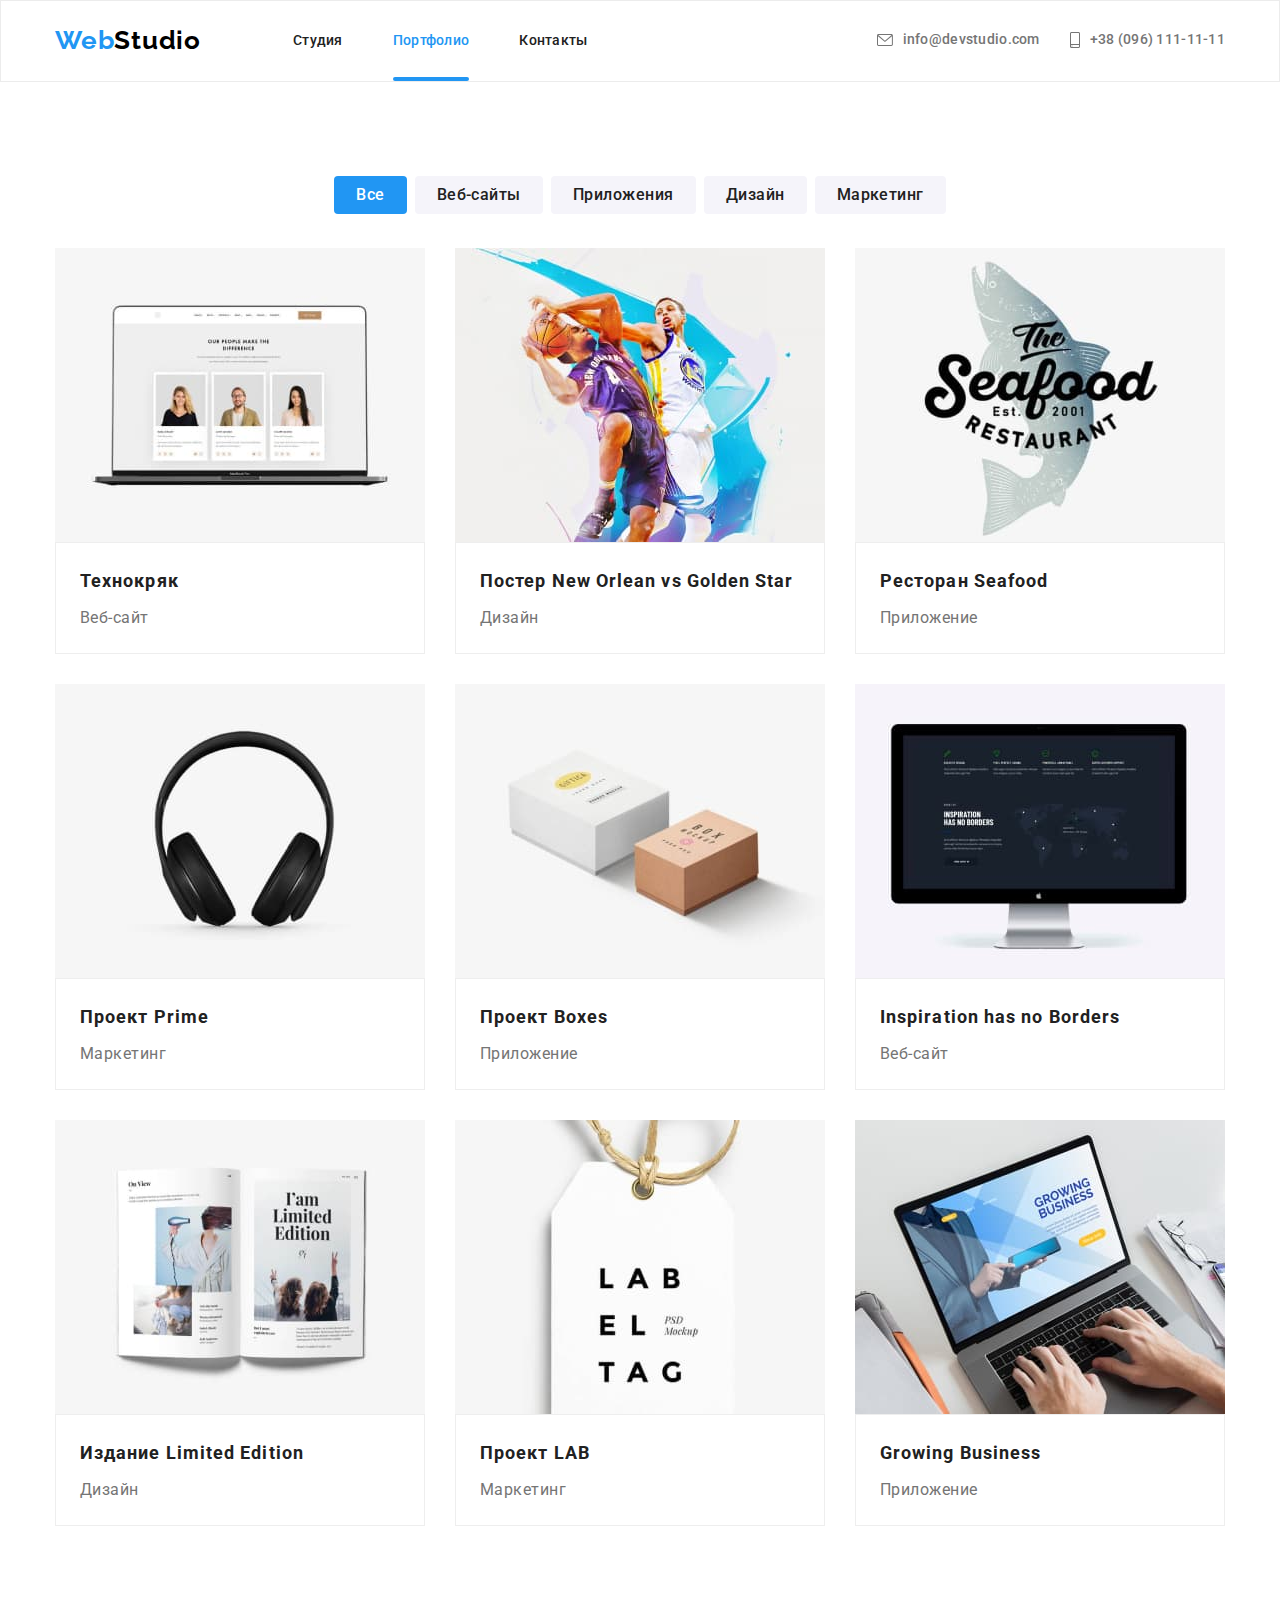
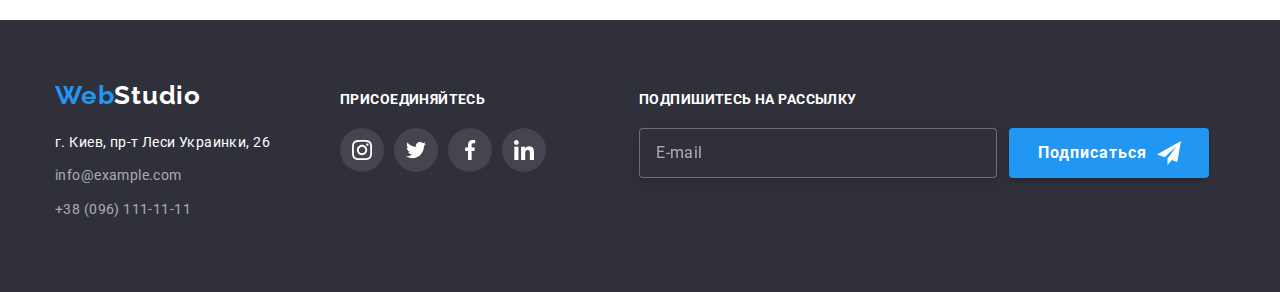
==== portfolio.html @ 24196f14 "Add files via upload" ====
<!DOCTYPE html>
<html lang="ru">
  <head>
    <meta charset="UTF-8" />
    <meta http-equiv="X-UA-Compatible" content="IE=edge" />
    <meta name="viewport" content="width=device-width, initial-scale=1.0" />
    <title>Портфолио</title>
    <link rel="preconnect" href="https://fonts.gstatic.com" />
    <link
      href="https://fonts.googleapis.com/css2?family=Raleway:wght@700&family=Roboto:wght@400;500;700;900&display=swap"
      rel="stylesheet"
    />
    <link
      rel="stylesheet"
      href="https://cdnjs.cloudflare.com/ajax/libs/modern-normalize/1.1.0/modern-normalize.min.css
"
    />
    <link rel="stylesheet" href="./css/main.min.css" />
  </head>
  <body>
    <!--Header-->
    <header class="header">
      <div class="header__container container">
        <nav class="navigation">
          <a class="logo-link" href="./index.html"
            ><span class="logo-link__web">Web</span
            ><span class="logo-link__studio">Studio</span></a
          >
          <ul class="site-nav list">
            <li class="site-nav__item">
              <a class="site-nav__link link" href="./index.html">Студия</a>
            </li>
            <li class="site-nav__item">
              <a class="site-nav__link link current" href="./portfolio.html"
                >Портфолио</a
              >
            </li>
            <li class="site-nav__item">
              <a class="site-nav__link link" href="#">Контакты</a>
            </li>
          </ul>
        </nav>

        <ul class="contact list">
          <li class="contact__item">
            <a class="contact__link link" href="mailto:info@devstudio.com">
              <svg class="contact__icon-envelope" width="16" height="12">
                <use href="./images/sprite.svg#icon-envelope"></use>
              </svg>
              info@devstudio.com
            </a>
          </li>
          <li class="contact__item">
            <a class="contact__link link" href="tel:+380961111111">
              <svg class="contact__icon-smartphone" width="10" height="16">
                <use href="./images/sprite.svg#icon-smartphone"></use>
              </svg>
              +38 (096) 111-11-11</a
            >
          </li>
        </ul>
      </div>
    </header>

    <!--Main-->
    <main>
      <!--Developments-->
      <section class="developments-section">
        <div class="developments-container container">
          <h2 class="visually-hidden">Наши разработки</h2>
          <ul class="catalog-nav">
            <li class="catalog-nav__item">
              <button class="catalog-nav__btn current" type="button">
                Все
              </button>
            </li>
            <li class="catalog-nav__item">
              <button class="catalog-nav__btn" type="button">Веб-сайты</button>
            </li>
            <li class="catalog-nav__item">
              <button class="catalog-nav__btn" type="button">Приложения</button>
            </li>
            <li class="catalog-nav__item">
              <button class="catalog-nav__btn" type="button">Дизайн</button>
            </li>
            <li class="catalog-nav__item">
              <button class="catalog-nav__btn" type="button">Маркетинг</button>
            </li>
          </ul>
          <ul class="development list">
            <li class="development__item">
              <a class="development__link" href="#">
                <div class="development__image">
                  <img
                    src="./images/portfolio/technocryk.jpg"
                    alt="изображение веб-сайта на экране"
                    width="370"
                    height="294"
                  />
                  <p class="development__overlay">
                    Технокряк это современная площадка распространения
                    коронавируса. Компании используют эту платформу для
                    цифрового шпионажа и атак на защищённые сервера конкурентов.
                  </p>
                </div>

                <div class="development__description">
                  <h3 class="development__name">Технокряк</h3>
                  <p class="development__section-app">Веб-сайт</p>
                </div>
              </a>
            </li>
            <li class="development__item">
              <a class="development__link" href="#">
                <div class="development__image">
                  <img
                    src="./images/portfolio/poster.jpg"
                    alt="изображение двух баскетболистов на постере"
                    width="370"
                    height="294"
                  />
                  <p class="development__overlay">
                    Технокряк это современная площадка распространения
                    коронавируса. Компании используют эту платформу для
                    цифрового шпионажа и атак на защищённые сервера конкурентов.
                  </p>
                </div>

                <div class="development__description">
                  <h3 class="development__name">
                    Постер New Orlean vs Golden Star
                  </h3>
                  <p class="development__section-app">Дизайн</p>
                </div>
              </a>
            </li>
            <li class="development__item">
              <a class="development__link" href="#">
                <div class="development__image">
                  <img
                    src="./images/portfolio/restaurantseafood.jpg"
                    alt="изображение рыбы на фоне логотипа ресторана"
                    width="370"
                    height="294"
                  />
                  <p class="development__overlay">
                    Технокряк это современная площадка распространения
                    коронавируса. Компании используют эту платформу для
                    цифрового шпионажа и атак на защищённые сервера конкурентов.
                  </p>
                </div>

                <div class="development__description">
                  <h3 class="development__name">Ресторан Seafood</h3>
                  <p class="development__section-app">Приложение</p>
                </div>
              </a>
            </li>
            <li class="development__item">
              <a class="development__link" href="#">
                <div class="development__image">
                  <img
                    src="./images/portfolio/projectprime.jpg"
                    alt="изображение наушников"
                    width="370"
                    height="294"
                  />
                  <p class="development__overlay">
                    Технокряк это современная площадка распространения
                    коронавируса. Компании используют эту платформу для
                    цифрового шпионажа и атак на защищённые сервера конкурентов.
                  </p>
                </div>

                <div class="development__description">
                  <h3 class="development__name">Проект Prime</h3>
                  <p class="development__section-app">Маркетинг</p>
                </div>
              </a>
            </li>
            <li class="development__item">
              <a class="development__link" href="#">
                <div class="development__image">
                  <img
                    src="./images/portfolio/projectboxes.jpg"
                    alt="избражение две коробки"
                    width="370"
                    height="294"
                  />
                  <p class="development__overlay">
                    Технокряк это современная площадка распространения
                    коронавируса. Компании используют эту платформу для
                    цифрового шпионажа и атак на защищённые сервера конкурентов.
                  </p>
                </div>

                <div class="development__description">
                  <h3 class="development__name">Проект Boxes</h3>
                  <p class="development__section-app">Приложение</p>
                </div>
              </a>
            </li>
            <li class="development__item">
              <a class="development__link" href="#">
                <div class="development__image">
                  <img
                    src="./images/portfolio/inspirationhasnoborders.jpg"
                    alt="изображение веб-сайта на экране"
                    width="370"
                    height="294"
                  />
                  <p class="development__overlay">
                    Технокряк это современная площадка распространения
                    коронавируса. Компании используют эту платформу для
                    цифрового шпионажа и атак на защищённые сервера конкурентов.
                  </p>
                </div>

                <div class="development__description">
                  <h3 class="development__name" lang="en">
                    Inspiration has no Borders
                  </h3>
                  <p class="development__section-app">Веб-сайт</p>
                </div>
              </a>
            </li>
            <li class="development__item">
              <a class="development__link" href="#">
                <div class="development__image">
                  <img
                    src="./images/portfolio/editionlimitededition.jpg"
                    alt="открытый журнал"
                    width="370"
                    height="294"
                  />
                  <p class="development__overlay">
                    Технокряк это современная площадка распространения
                    коронавируса. Компании используют эту платформу для
                    цифрового шпионажа и атак на защищённые сервера конкурентов.
                  </p>
                </div>

                <div class="development__description">
                  <h3 class="development__name">Издание Limited Edition</h3>
                  <p class="development__section-app">Дизайн</p>
                </div>
              </a>
            </li>
            <li class="development__item">
              <a class="development__link" href="#">
                <div class="development__image">
                  <img
                    src="./images/portfolio/projectlab.jpg"
                    alt="изображение бирка"
                    width="370"
                    height="294"
                  />
                  <p class="development__overlay">
                    Технокряк это современная площадка распространения
                    коронавируса. Компании используют эту платформу для
                    цифрового шпионажа и атак на защищённые сервера конкурентов.
                  </p>
                </div>

                <div class="development__description">
                  <h3 class="development__name">Проект LAB</h3>
                  <p class="development__section-app">Маркетинг</p>
                </div>
              </a>
            </li>
            <li class="development__item">
              <a class="development__link" href="#">
                <div class="development__image">
                  <img
                    src="./images/portfolio/growingbusiness.jpg"
                    alt="изображение веб-сайта на экране"
                    width="370"
                    height="294"
                  />
                  <p class="development__overlay">
                    Технокряк это современная площадка распространения
                    коронавируса. Компании используют эту платформу для
                    цифрового шпионажа и атак на защищённые сервера конкурентов.
                  </p>
                </div>

                <div class="development__description">
                  <h3 class="development__name" lang="en">Growing Business</h3>
                  <p class="development__section-app">Приложение</p>
                </div>
              </a>
            </li>
          </ul>
        </div>
      </section>

      <!--Footer-->
      <footer class="footer">
        <div class="footer-container container">
          <div class="footer-contacts">
            <a class="footer-logo" href="./index.html"
              ><span class="logo-link__web">Web</span
              ><span class="footer-logo__studio">Studio</span></a
            >
            <address class="address-company">
              г. Киев, пр-т Леси Украинки, 26
            </address>
            <ul class="address list">
              <li class="address__link-item">
                <a class="address__link" href="mailto:info@example.com"
                  >info@example.com</a
                >
              </li>
              <li class="address__link-item">
                <a class="address__link" href="tel:+380961111111">
                  +38 (096) 111-11-11</a
                >
              </li>
            </ul>
          </div>

          <div class="footer-social">
            <p class="footer-social__text">присоединяйтесь</p>
            <ul class="footer-list list">
              <li class="footer-list__item">
                <a href="#" class="footer-list__link">
                  <svg class="footer-list__icon">
                    <use href="./images/sprite.svg#icon-instagram"></use>
                  </svg>
                </a>
              </li>
              <li class="footer-list__item">
                <a href="#" class="footer-list__link">
                  <svg class="footer-list__icon">
                    <use href="./images/sprite.svg#icon-twitter"></use>
                  </svg>
                </a>
              </li>
              <li class="footer-list__item">
                <a href="#" class="footer-list__link">
                  <svg class="footer-list__icon">
                    <use href="./images/sprite.svg#icon-facebook"></use>
                  </svg>
                </a>
              </li>
              <li class="footer-list__item">
                <a href="#" class="footer-list__link">
                  <svg class="footer-list__icon">
                    <use href="./images/sprite.svg#icon-linkedin"></use>
                  </svg>
                </a>
              </li>
            </ul>
          </div>
          <div class="subscription">
            <p class="subscription__text">Подпишитесь на рассылку</p>
            <form action="#" class="footer-form">
              <label>
                <input
                  type="email"
                  class="footer-form__email"
                  name="footer-email"
                  placeholder="E-mail"
                  title="your@mail.com"
                  required
                />
              </label>
              <button type="submit" class="footer-btn">
                Подписаться
                <svg class="footer-btn__icon" width="24" height="24">
                  <use href="./images/sprite.svg#icon-icon-send"></use>
                </svg>
              </button>
            </form>
          </div>
        </div>
      </footer>
    </main>
  </body>
</html>
---- css/main.min.css ----
:root{--main-font: "Roboto", sans-serif;--secondary-font: "Raleway", sans-serif;--accent-color: #2196f3;--main-color: #212121;--secondary-color: #757575}.visually-hidden{position:absolute !important;clip:rect(1px 1px 1px 1px);clip:rect(1px, 1px, 1px, 1px);padding:0 !important;border:0 !important;height:1px !important;width:1px !important;overflow:hidden}h1,h2,h3,h4,h5,h6,p{margin-top:0;margin-bottom:0}ul,ol{margin-top:0;margin-bottom:0;padding-left:0}img{display:block}body{font-family:var(--main-font);font-weight:400;color:var(--main-color)}.link,.contact-link,.logo-link{text-decoration:none}.list{list-style:none;padding:0;margin:0}.container{width:1200px;padding-left:15px;padding-right:15px;margin-left:auto;margin-right:auto}.hero-btn{font-family:inherit;background:var(--accent-color);font-weight:700;font-size:16px;line-height:1.87;display:flex;align-items:center;letter-spacing:0.06em;color:#ffffff;cursor:pointer;border-radius:4px;border:none;padding:10px 32px;text-align:center;margin-left:auto;margin-right:auto;transition-duration:250ms;transition-timing-function:cubic-bezier(0.4, 0, 0.2, 1)}.hero-btn:hover,.hero-btn:focus{background:#188ce8}.social-list{display:flex;justify-content:space-between;align-items:center}.social-list__link{display:flex;align-items:center;justify-content:center;width:44px;height:44px;border-radius:50%;background-color:#ffffff;fill:#afb1b8;transition-duration:250ms;transition-timing-function:cubic-bezier(0.4, 0, 0.2, 1)}.social-list__link:hover,.social-list__link:focus{background:var(--accent-color);fill:#ffffff}.social-list__icon{width:20px;height:20px}.footer-list{display:flex;align-items:center;justify-content:center}.footer-list__item{display:flex;align-items:center;justify-content:center;margin-right:10px}.footer-list__item:last-child{margin-right:0}.footer-list__link{display:flex;align-items:center;justify-content:center;width:44px;height:44px;border-radius:50%;background-color:rgba(255,255,255,0.1);fill:#ffffff}.footer-list__link:hover,.footer-list__link:focus{background:var(--accent-color)}.footer-list__icon{width:20px;height:20px}.footer-btn{position:relative;width:200px;height:50px;padding-top:10px;padding-bottom:10px;padding-right:62px;padding-left:29px;font-family:inherit;background:var(--accent-color);font-weight:700;font-size:16px;line-height:1.87;letter-spacing:0.06em;color:#ffffff;box-shadow:0px 4px 4px rgba(0,0,0,0.15);border-radius:4px;border:none;cursor:pointer;transition-duration:250ms;transition-timing-function:cubic-bezier(0.4, 0, 0.2, 1)}.footer-btn:hover,.footer-btn:focus{background:#188ce8}.footer-btn__icon{position:absolute;top:13px;right:28px}.backdrop{position:fixed;top:0;left:0;width:100vw;height:100vh;background:rgba(0,0,0,0.2);opacity:1;transition:opacity 250ms cubic-bezier(0.4, 0, 0.2, 1),visibility 250ms cubic-bezier(0.4, 0, 0.2, 1)}.backdrop.is-hidden{opacity:0;pointer-events:none}.modal-window{position:absolute;top:50%;left:50%;min-width:528px;min-height:581px;background-color:#ffffff;transform:translate(-50%, -50%);padding:40px}.close-window{position:absolute;top:8px;right:8px;width:30px;height:30px;background-color:#ffffff;border-radius:50%;border:1px solid rgba(0,0,0,0.1);padding:0;cursor:pointer}.close-window__icon{position:absolute;top:50%;left:50%;transform:translate(-50%, -50%);transition-duration:250ms;transition-timing-function:cubic-bezier(0.4, 0, 0.2, 1)}.close-window__icon:hover,.close-window__icon:focus{fill:var(--accent-color)}.modal-form{display:flex;flex-direction:column}.modal-form__text{font-weight:700;font-size:20px;line-height:1.15;text-align:center;letter-spacing:0.03em;color:#212121;margin-bottom:12px}.modal-form__field{font-weight:400;font-size:12px;line-height:1.16;letter-spacing:0.01em;color:#757575;margin-bottom:10px}.modal-form__wrapper{position:relative;display:block;margin-top:4px}.modal-form__input{width:100%;height:40px;border:1px solid rgba(33,33,33,0.2);border-radius:4px;padding-left:42px;transition:border-color 250ms cubic-bezier(0.4, 0, 0.2, 1)}.modal-form__input:focus{outline:none;border-color:var(--accent-color)}.modal-form__icon{position:absolute;top:50%;left:12px;transform:translateY(-50%);display:block;width:18px;height:18px;fill:#212121;transition:fill 250ms cubic-bezier(0.4, 0, 0.2, 1)}.modal-form__input:focus+.modal-form__icon{fill:var(--accent-color)}.modal-form__message{width:100%;height:120px;margin-top:4px;color:#000000;border:1px solid rgba(33,33,33,0.2);border-radius:4px;padding:12px 16px;resize:none;transition:border-color 250ms cubic-bezier(0.4, 0, 0.2, 1)}.modal-form__message::placeholder{color:rgba(117,117,117,0.5)}.modal-form__message:focus{outline:none;border-color:var(--accent-color)}.modal-form__checkbox-label{display:flex;align-items:center;justify-content:center;font-size:14px;line-height:1.71;letter-spacing:0.03em;color:#757575;margin-bottom:30px;margin-left:14px}.modal-form__checkbox-label::before{display:block;content:"";width:16px;height:15px;border:1px solid #212121;border-radius:2px;cursor:pointer;margin-right:8px}.modal-form__checkbox:checked+.modal-form__checkbox-label::before{background-image:url("../images/vector.svg");background-color:var(--accent-color);background-repeat:no-repeat;background-size:contain;border:none;border-radius:2px;background-position:center}.modal-form__checkbox:focus+.modal-form__checkbox-label::before{outline:1px solid #212121}.modal-form__link{color:var(--accent-color)}.modal-form__button{font-family:inherit;background:var(--accent-color);font-weight:700;font-size:16px;line-height:1.87;display:flex;align-items:center;letter-spacing:0.06em;color:#ffffff;cursor:pointer;border-radius:4px;border:none;padding:10px 56px;text-align:center;margin-left:auto;margin-right:auto;transition-duration:250ms;transition-timing-function:cubic-bezier(0.4, 0, 0.2, 1)}.modal-form__button:hover,.modal-form__button:focus{background:#188ce8}.header{background:#ffffff;padding-top:24px;padding-bottom:25px;border:1px solid #ececec}.header__container{display:flex;align-items:center;justify-content:space-between}.navigation{display:flex;align-items:center}.logo-link{margin-right:92px}.logo-link__web{color:var(--accent-color);font-family:var(--secondary-font);font-weight:700;font-size:26px;line-height:1.19;letter-spacing:0.03em}.logo-link__studio{color:#000000;font-family:var(--secondary-font);font-weight:700;font-size:26px;line-height:1.19;letter-spacing:0.03em}.site-nav{display:flex;align-items:center}.site-nav__item:not(:last-child){margin-right:50px}.site-nav__link{position:relative;font-weight:500;font-size:14px;line-height:1.14;letter-spacing:0.02em;color:var(--main-color);transition-duration:250ms;transition-timing-function:cubic-bezier(0.4, 0, 0.2, 1)}.site-nav__link:hover,.site-nav__link:focus{color:var(--accent-color)}.site-nav__link.current{color:var(--accent-color)}.site-nav__link.current::after{position:absolute;content:"";width:100%;height:4px;border-radius:2px;background-color:var(--accent-color);display:block;bottom:-33px}.contact{display:flex;align-items:center}.contact__item{margin-right:30px}.contact__item:last-child{margin-right:0}.contact__link{display:flex;align-items:center;font-weight:500;font-size:14px;line-height:1.14;letter-spacing:0.02em;color:var(--secondary-color);transition-duration:250ms;transition-timing-function:cubic-bezier(0.4, 0, 0.2, 1)}.contact__link:hover,.contact__link:focus{color:var(--accent-color)}.contact__icon-envelope{margin-right:10px;fill:currentColor}.contact__icon-smartphone{margin-right:10px;fill:currentColor}.hero{background-image:linear-gradient(rgba(47,48,58,0.4), rgba(47,48,58,0.4)),url("../images/hero/bg.jpg");background-size:1600px;background-repeat:no-repeat;background-position:center;text-align:center}.hero-page{padding-bottom:200px;padding-top:200px}.hero-page__title{font-weight:900;font-size:44px;line-height:1.36;letter-spacing:0.06em;text-transform:uppercase;color:#ffffff;margin-bottom:30px}.features-section{background:#ffffff}.features-container{display:flex;align-items:center}.features{list-style:none;display:flex;align-items:center;justify-content:space-between;padding-top:94px;padding-bottom:94px}.features__item{margin-right:30px}.features__item:last-child{margin-right:0}.features__wrapper{display:flex;justify-content:center;align-items:center;width:270px;height:120px;background:#f5f4fa;border-radius:4px;margin-bottom:30px}.features__icon{width:70px;height:70px}.features__title{font-weight:700;font-size:14px;line-height:1.14;letter-spacing:0.03em;text-transform:uppercase;color:var(--main-color);margin-top:0;margin-bottom:10px}.features__text{font-size:14px;line-height:1.71;letter-spacing:0.03em;color:var(--secondary-color);margin-top:0}.projects-section{background:#ffffff}.project{padding-bottom:94px}.project__title{font-weight:700;font-size:36px;line-height:1.16;text-align:center;letter-spacing:0.03em;color:var(--main-color);margin-top:0;margin-bottom:50px}.project-list{display:flex;align-items:center;justify-content:space-between}.project-list__item{width:370px;height:294px;margin-right:30px}.project-list__item:last-child{margin-right:0}.project-list__image{position:relative}.project-list__overlay{position:absolute;bottom:0;left:0;width:100%;height:70px;background:rgba(47,48,58,0.8);font-weight:700;font-size:14px;line-height:1.14;text-align:center;letter-spacing:0.03em;text-transform:uppercase;color:#ffffff;padding-top:27px}.team-section{background:#f5f4fa}.team{padding-top:94px;padding-bottom:94px}.team__title{font-weight:700;font-size:36px;line-height:1.16;text-align:center;letter-spacing:0.03em;color:var(--main-color);margin-bottom:50px}.team-list{display:flex;align-items:center;justify-content:space-between}.team-list__item{width:270px;height:428px;margin-right:30px;background:#ffffff;box-shadow:0px 1px 3px rgba(0,0,0,0.12),0px 1px 1px rgba(0,0,0,0.14),0px 2px 1px rgba(0,0,0,0.2);border-radius:0px 0px 4px 4px}.team-list__item:last-child{margin-right:0}.person{padding-top:30px;padding-bottom:30px;padding-left:32px;padding-right:32px}.person__name{font-weight:500;font-size:16px;line-height:1.18;letter-spacing:0.03em;color:var(--main-color);text-align:center}.person__position{font-size:16px;line-height:1.18;letter-spacing:0.03em;color:var(--secondary-color);text-align:center;margin-top:10px;margin-bottom:16px}.clients-section{background:#ffffff}.clients-container{padding-top:94px;padding-bottom:94px}.clients-container__title{font-weight:700;font-size:36px;line-height:1.16;text-align:center;letter-spacing:0.03em;color:var(--main-color);margin-bottom:50px}.client{display:flex;align-items:center;justify-content:space-between}.client__item{display:flex;align-items:center;justify-content:space-between}.client__item:last-child{margin-right:0}.client__link{display:flex;align-items:center;justify-content:center;border:1px solid #afb1b8;border-radius:4px;width:172px;height:94px;fill:#afb1b8;transition-duration:250ms;transition-timing-function:cubic-bezier(0.4, 0, 0.2, 1)}.client__link:hover,.client__link:focus{fill:var(--accent-color)}.client__link:hover,.client__link:focus{border:1px solid var(--accent-color)}.footer{background:#2f303a}.footer-container{display:flex;align-items:baseline;padding-top:60px;padding-bottom:60px}.footer-contacts{display:block;margin-right:70px}.footer-logo{display:inline-block;margin-right:0px;text-decoration:none}.footer-logo__studio{font-family:var(--secondary-font);font-weight:700;font-size:26px;line-height:1.19;letter-spacing:0.03em;color:#ffffff}.address-company{color:#ffffff;font-style:normal;font-size:14px;line-height:1.71;letter-spacing:0.03em;margin-top:20px}.address{display:inline-block}.address__link-item{margin-top:10px;margin-bottom:10px}.address__link{text-decoration:none;font-size:14px;line-height:1.71;letter-spacing:0.03em;color:rgba(255,255,255,0.6);display:inline-block;transition-duration:250ms;transition-timing-function:cubic-bezier(0.4, 0, 0.2, 1)}.address__link:hover,.address__link:focus{color:var(--accent-color)}.footer-social__text{font-weight:700;font-size:14px;line-height:1.14;letter-spacing:0.03em;text-transform:uppercase;color:#ffffff;margin-bottom:20px}.subscription{margin-left:93px}.subscription__text{font-weight:bold;font-size:14px;line-height:1.14;letter-spacing:0.03em;text-transform:uppercase;color:#ffffff;margin-bottom:20px}.footer-form{display:flex;align-items:center}.footer-form__email{width:358px;margin-right:12px;padding-top:15px;padding-bottom:15px;padding-left:16px;color:#ffffff;background-color:#2f303a;border:1px solid rgba(255,255,255,0.3);filter:drop-shadow(0px 4px 4px rgba(0,0,0,0.15));border-radius:4px}.footer-form__email::placeholder{font-weight:400;font-size:16px;line-height:1.25;letter-spacing:0.03em;color:rgba(255,255,255,0.6)}.developments-section{background:#ffffff}.developments-container{padding-top:94px;padding-bottom:94px}.catalog-nav{list-style:none;display:flex;align-items:center;justify-content:center;margin-bottom:34px}.catalog-nav__item{margin-right:8px}.catalog-nav__item:last-child{margin-right:0px}.catalog-nav__btn{font-family:inherit;background:#f5f4fa;font-weight:500;font-size:16px;line-height:1.62;text-align:center;letter-spacing:0.03em;color:#212121;border-radius:4px;cursor:pointer;border:none;padding:6px 22px;transition-duration:250ms;transition-timing-function:cubic-bezier(0.4, 0, 0.2, 1)}.catalog-nav__btn:hover,.catalog-nav__btn:focus{background-color:var(--accent-color);color:#ffffff;box-shadow:0px 3px 1px rgba(0,0,0,0.1),0px 1px 2px rgba(0,0,0,0.08),0px 2px 2px rgba(0,0,0,0.12);border-radius:4px}.catalog-nav__btn.current{background-color:var(--accent-color);color:#ffffff}.development{display:flex;flex-wrap:wrap;margin-top:-30px;margin-left:-30px}.development__item{margin-top:30px;margin-left:30px;transition-duration:250ms;transition-timing-function:cubic-bezier(0.4, 0, 0.2, 1)}.development__item:hover{box-shadow:0px 1px 1px rgba(0,0,0,0.12),0px 4px 4px rgba(0,0,0,0.06),1px 4px 6px rgba(0,0,0,0.16)}.development__link{text-decoration:none;display:block}.development__link:hover .development__overlay,.development__link:focus .development__overlay{transform:translateY(0%)}.development__image{position:relative;overflow:hidden}.development__overlay{position:absolute;top:0;left:0;width:100%;height:100%;background:rgba(33,150,243,0.9);color:#ffffff;overflow:auto;font-weight:400;font-size:18px;line-height:1.55;letter-spacing:0.03em;padding:63px 24px;transform:translateY(100%);transition-duration:250ms;transition-timing-function:cubic-bezier(0.4, 0, 0.2, 1)}.development__description{padding-top:20px;padding-bottom:20px;padding-left:24px;padding-right:24px;border:1px solid #eeeeee}.development__name{font-weight:700;font-size:18px;line-height:2;letter-spacing:0.06em;color:var(--main-color);margin-bottom:4px}.development__section-app{font-size:16px;line-height:1.87;letter-spacing:0.03em;color:var(--secondary-color)}
/*# sourceMappingURL=main.min.css.map */
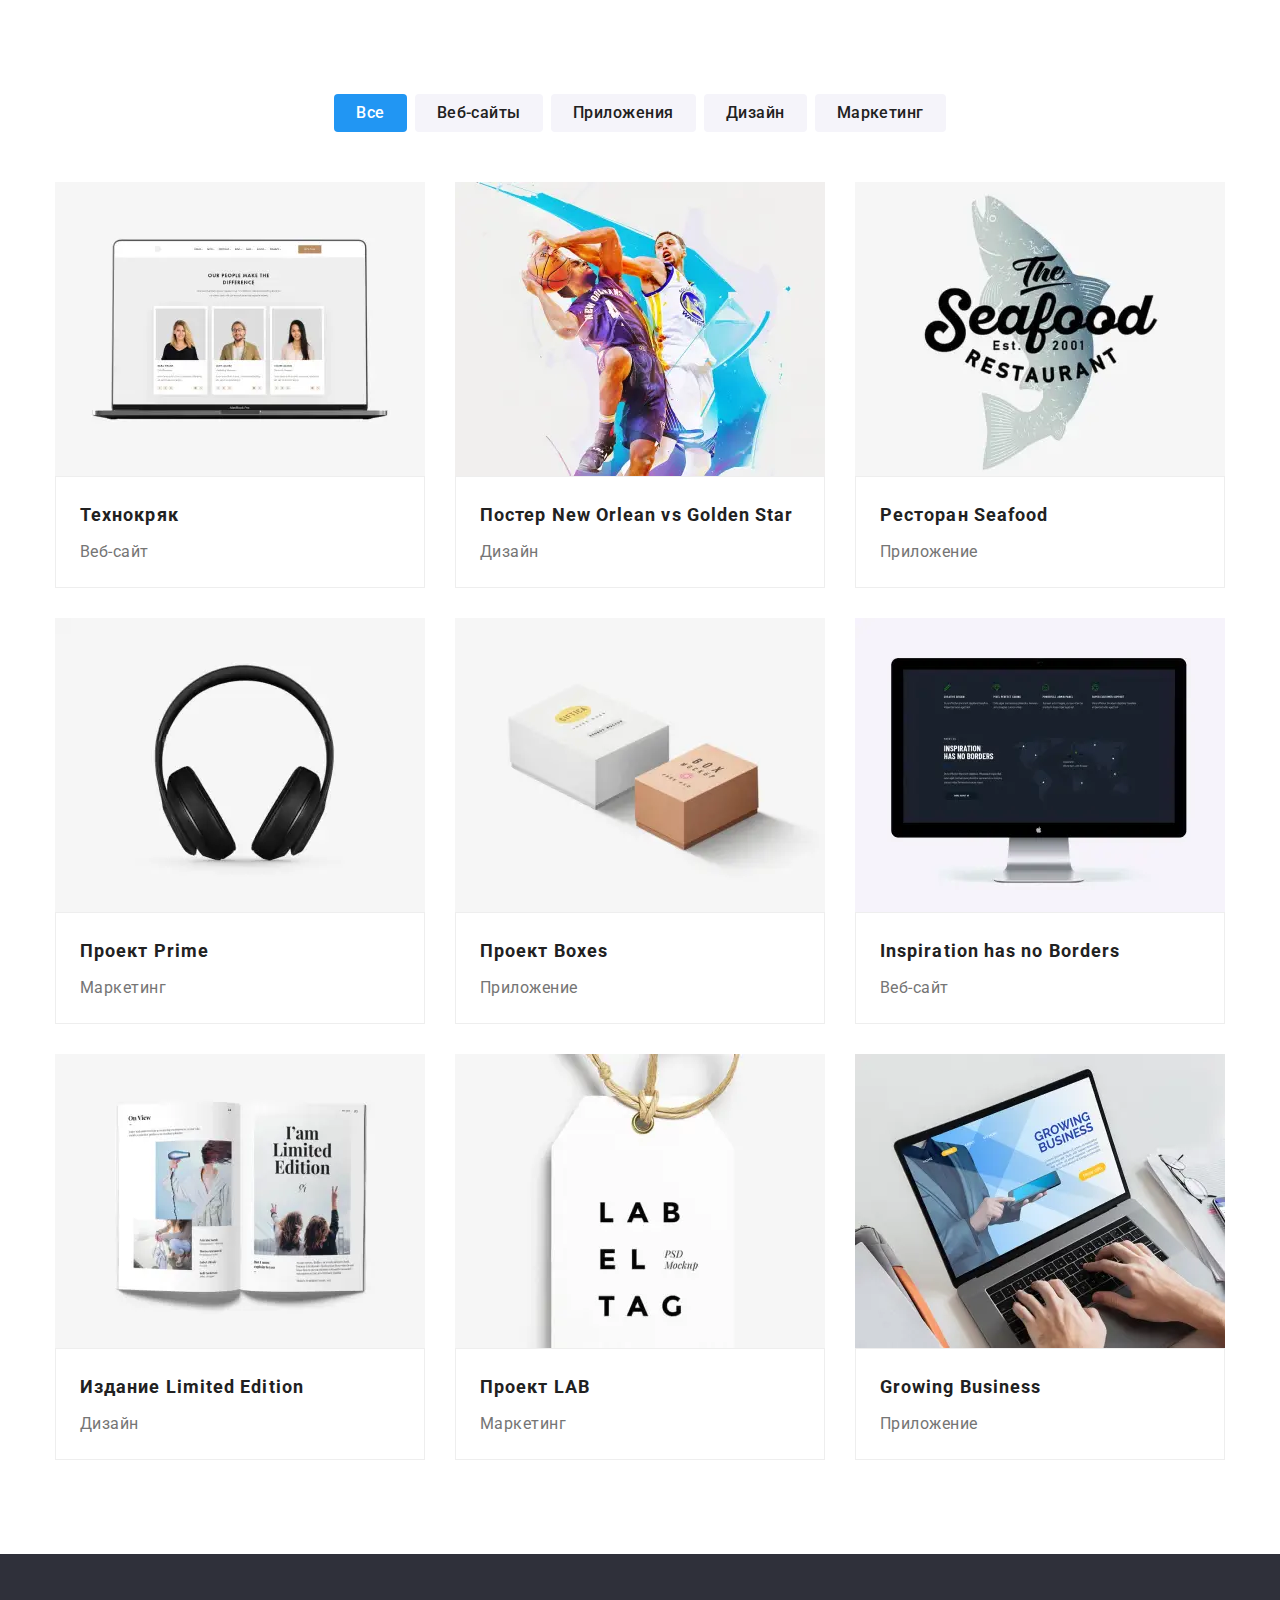
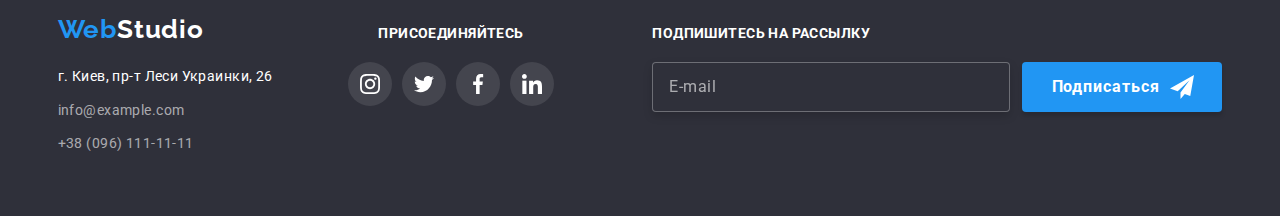
==== commit 0d5fc30f: "portfolio section" ====
--- a/portfolio.html
+++ b/portfolio.html
@@ -19,7 +19,7 @@
   </head>
   <body>
     <!--Header-->
-    <header class="header">
+    <!--  <header class="header">
       <div class="header__container container">
         <nav class="navigation">
           <a class="logo-link" href="./index.html"
@@ -61,7 +61,7 @@
         </ul>
       </div>
     </header>
-
+ -->
     <!--Main-->
     <main>
       <!--Developments-->
@@ -91,12 +91,58 @@
             <li class="development__item">
               <a class="development__link" href="#">
                 <div class="development__image">
-                  <img
-                    src="./images/portfolio/technocryk.jpg"
-                    alt="изображение веб-сайта на экране"
-                    width="370"
-                    height="294"
-                  />
+                  <picture>
+                    <source
+                      media="(min-width: 1200px)"
+                      srcset="
+                        ./images/portfolio/image-1-desktop.webp    1x,
+                        ./images/portfolio/image-1-desktop@2x.webp 2x
+                      "
+                    />
+
+                    <source
+                      media="(min-width: 1200px)"
+                      srcset="
+                        ./images/portfolio/image-1-desktop.jpg    1x,
+                        ./images/portfolio/image-1-desktop@2x.jpg 2x
+                      "
+                    />
+
+                    <source
+                      media="(min-width: 768px)"
+                      srcset="
+                        ./images/portfolio/image-1-tablet.webp    1x,
+                        ./images/portfolio/image-1-tablet@2x.webp 2x
+                      "
+                    />
+
+                    <source
+                      media="(min-width: 768px)"
+                      srcset="
+                        ./images/portfolio/image-1-tablet.jpg    1x,
+                        ./images/portfolio/image-1-tablet@2x.jpg 2x
+                      "
+                    />
+
+                    <source
+                      media="(min-width: 320px)"
+                      srcset="
+                        ./images/portfolio/image-1-mob.webp    1x,
+                        ./images/portfolio/image-1-mob@2x.webp 2x
+                      "
+                    />
+
+                    <source
+                      media="(min-width: 320px)"
+                      srcset="
+                        ./images/portfolio/image-1-mob.jpg    1x,
+                        ./images/portfolio/image-1-mob@2x.jpg 2x
+                      "
+                    />
+
+                    <img src="#" alt="изображение веб-сайта на экране" />
+                  </picture>
+
                   <p class="development__overlay">
                     Технокряк это современная площадка распространения
                     коронавируса. Компании используют эту платформу для
@@ -113,12 +159,60 @@
             <li class="development__item">
               <a class="development__link" href="#">
                 <div class="development__image">
-                  <img
-                    src="./images/portfolio/poster.jpg"
-                    alt="изображение двух баскетболистов на постере"
-                    width="370"
-                    height="294"
-                  />
+                  <picture>
+                    <source
+                      media="(min-width: 1200px)"
+                      srcset="
+                        ./images/portfolio/image-2-desktop.webp    1x,
+                        ./images/portfolio/image-2-desktop@2x.webp 2x
+                      "
+                    />
+
+                    <source
+                      media="(min-width: 1200px)"
+                      srcset="
+                        ./images/portfolio/image-2-desktop.jpg    1x,
+                        ./images/portfolio/image-2-desktop@2x.jpg 2x
+                      "
+                    />
+
+                    <source
+                      media="(min-width: 768px)"
+                      srcset="
+                        ./images/portfolio/image-2-tablet.webp    1x,
+                        ./images/portfolio/image-2-tablet@2x.webp 2x
+                      "
+                    />
+
+                    <source
+                      media="(min-width: 768px)"
+                      srcset="
+                        ./images/portfolio/image-2-tablet.jpg    1x,
+                        ./images/portfolio/image-2-tablet@2x.jpg 2x
+                      "
+                    />
+
+                    <source
+                      media="(min-width: 320px)"
+                      srcset="
+                        ./images/portfolio/image-2-mob.webp    1x,
+                        ./images/portfolio/image-2-mob@2x.webp 2x
+                      "
+                    />
+
+                    <source
+                      media="(min-width: 320px)"
+                      srcset="
+                        ./images/portfolio/image-2-mob.jpg    1x,
+                        ./images/portfolio/image-2-mob@2x.jpg 2x
+                      "
+                    />
+                    <img
+                      src="#"
+                      alt="изображение двух баскетболистов на постере"
+                    />
+                  </picture>
+
                   <p class="development__overlay">
                     Технокряк это современная площадка распространения
                     коронавируса. Компании используют эту платформу для
@@ -137,12 +231,60 @@
             <li class="development__item">
               <a class="development__link" href="#">
                 <div class="development__image">
-                  <img
-                    src="./images/portfolio/restaurantseafood.jpg"
-                    alt="изображение рыбы на фоне логотипа ресторана"
-                    width="370"
-                    height="294"
-                  />
+                  <picture>
+                    <source
+                      media="(min-width: 1200px)"
+                      srcset="
+                        ./images/portfolio/image-3-desktop.webp    1x,
+                        ./images/portfolio/image-3-desktop@2x.webp 2x
+                      "
+                    />
+
+                    <source
+                      media="(min-width: 1200px)"
+                      srcset="
+                        ./images/portfolio/image-3-desktop.jpg    1x,
+                        ./images/portfolio/image-3-desktop@2x.jpg 2x
+                      "
+                    />
+
+                    <source
+                      media="(min-width: 768px)"
+                      srcset="
+                        ./images/portfolio/image-3-tablet.webp    1x,
+                        ./images/portfolio/image-3-tablet@2x.webp 2x
+                      "
+                    />
+
+                    <source
+                      media="(min-width: 768px)"
+                      srcset="
+                        ./images/portfolio/image-3-tablet.jpg    1x,
+                        ./images/portfolio/image-3-tablet@2x.jpg 2x
+                      "
+                    />
+
+                    <source
+                      media="(min-width: 320px)"
+                      srcset="
+                        ./images/portfolio/image-3-mob.webp    1x,
+                        ./images/portfolio/image-3-mob@2x.webp 2x
+                      "
+                    />
+
+                    <source
+                      media="(min-width: 320px)"
+                      srcset="
+                        ./images/portfolio/image-3-mob.jpg    1x,
+                        ./images/portfolio/image-3-mob@2x.jpg 2x
+                      "
+                    />
+                    <img
+                      src="#"
+                      alt="изображение рыбы на фоне логотипа ресторана"
+                    />
+                  </picture>
+
                   <p class="development__overlay">
                     Технокряк это современная площадка распространения
                     коронавируса. Компании используют эту платформу для
@@ -159,12 +301,57 @@
             <li class="development__item">
               <a class="development__link" href="#">
                 <div class="development__image">
-                  <img
-                    src="./images/portfolio/projectprime.jpg"
-                    alt="изображение наушников"
-                    width="370"
-                    height="294"
-                  />
+                  <picture>
+                    <source
+                      media="(min-width: 1200px)"
+                      srcset="
+                        ./images/portfolio/image-4-desktop.webp    1x,
+                        ./images/portfolio/image-4-desktop@2x.webp 2x
+                      "
+                    />
+
+                    <source
+                      media="(min-width: 1200px)"
+                      srcset="
+                        ./images/portfolio/image-4-desktop.jpg    1x,
+                        ./images/portfolio/image-4-desktop@2x.jpg 2x
+                      "
+                    />
+
+                    <source
+                      media="(min-width: 768px)"
+                      srcset="
+                        ./images/portfolio/image-4-tablet.webp    1x,
+                        ./images/portfolio/image-4-tablet@2x.webp 2x
+                      "
+                    />
+
+                    <source
+                      media="(min-width: 768px)"
+                      srcset="
+                        ./images/portfolio/image-4-tablet.jpg    1x,
+                        ./images/portfolio/image-4-tablet@2x.jpg 2x
+                      "
+                    />
+
+                    <source
+                      media="(min-width: 320px)"
+                      srcset="
+                        ./images/portfolio/image-4-mob.webp    1x,
+                        ./images/portfolio/image-4-mob@2x.webp 2x
+                      "
+                    />
+
+                    <source
+                      media="(min-width: 320px)"
+                      srcset="
+                        ./images/portfolio/image-4-mob.jpg    1x,
+                        ./images/portfolio/image-4-mob@2x.jpg 2x
+                      "
+                    />
+                    <img src="#" alt="изображение наушников" />
+                  </picture>
+
                   <p class="development__overlay">
                     Технокряк это современная площадка распространения
                     коронавируса. Компании используют эту платформу для
@@ -181,12 +368,57 @@
             <li class="development__item">
               <a class="development__link" href="#">
                 <div class="development__image">
-                  <img
-                    src="./images/portfolio/projectboxes.jpg"
-                    alt="избражение две коробки"
-                    width="370"
-                    height="294"
-                  />
+                  <picture>
+                    <source
+                      media="(min-width: 1200px)"
+                      srcset="
+                        ./images/portfolio/image-5-desktop.webp    1x,
+                        ./images/portfolio/image-5-desktop@2x.webp 2x
+                      "
+                    />
+
+                    <source
+                      media="(min-width: 1200px)"
+                      srcset="
+                        ./images/portfolio/image-5-desktop.jpg    1x,
+                        ./images/portfolio/image-5-desktop@2x.jpg 2x
+                      "
+                    />
+
+                    <source
+                      media="(min-width: 768px)"
+                      srcset="
+                        ./images/portfolio/image-5-tablet.webp    1x,
+                        ./images/portfolio/image-5-tablet@2x.webp 2x
+                      "
+                    />
+
+                    <source
+                      media="(min-width: 768px)"
+                      srcset="
+                        ./images/portfolio/image-5-tablet.jpg    1x,
+                        ./images/portfolio/image-5-tablet@2x.jpg 2x
+                      "
+                    />
+
+                    <source
+                      media="(min-width: 320px)"
+                      srcset="
+                        ./images/portfolio/image-5-mob.webp    1x,
+                        ./images/portfolio/image-5-mob@2x.webp 2x
+                      "
+                    />
+
+                    <source
+                      media="(min-width: 320px)"
+                      srcset="
+                        ./images/portfolio/image-5-mob.jpg    1x,
+                        ./images/portfolio/image-5-mob@2x.jpg 2x
+                      "
+                    />
+                    <img src="#" alt="избражение две коробки" />
+                  </picture>
+
                   <p class="development__overlay">
                     Технокряк это современная площадка распространения
                     коронавируса. Компании используют эту платформу для
@@ -203,12 +435,57 @@
             <li class="development__item">
               <a class="development__link" href="#">
                 <div class="development__image">
-                  <img
-                    src="./images/portfolio/inspirationhasnoborders.jpg"
-                    alt="изображение веб-сайта на экране"
-                    width="370"
-                    height="294"
-                  />
+                  <picture>
+                    <source
+                      media="(min-width: 1200px)"
+                      srcset="
+                        ./images/portfolio/image-6-desktop.webp    1x,
+                        ./images/portfolio/image-6-desktop@2x.webp 2x
+                      "
+                    />
+
+                    <source
+                      media="(min-width: 1200px)"
+                      srcset="
+                        ./images/portfolio/image-6-desktop.jpg    1x,
+                        ./images/portfolio/image-6-desktop@2x.jpg 2x
+                      "
+                    />
+
+                    <source
+                      media="(min-width: 768px)"
+                      srcset="
+                        ./images/portfolio/image-6-tablet.webp    1x,
+                        ./images/portfolio/image-6-tablet@2x.webp 2x
+                      "
+                    />
+
+                    <source
+                      media="(min-width: 768px)"
+                      srcset="
+                        ./images/portfolio/image-6-tablet.jpg    1x,
+                        ./images/portfolio/image-6-tablet@2x.jpg 2x
+                      "
+                    />
+
+                    <source
+                      media="(min-width: 320px)"
+                      srcset="
+                        ./images/portfolio/image-6-mob.webp    1x,
+                        ./images/portfolio/image-6-mob@2x.webp 2x
+                      "
+                    />
+
+                    <source
+                      media="(min-width: 320px)"
+                      srcset="
+                        ./images/portfolio/image-6-mob.jpg    1x,
+                        ./images/portfolio/image-6-mob@2x.jpg 2x
+                      "
+                    />
+                    <img src="#" alt="изображение веб-сайта на экране" />
+                  </picture>
+
                   <p class="development__overlay">
                     Технокряк это современная площадка распространения
                     коронавируса. Компании используют эту платформу для
@@ -227,12 +504,57 @@
             <li class="development__item">
               <a class="development__link" href="#">
                 <div class="development__image">
-                  <img
-                    src="./images/portfolio/editionlimitededition.jpg"
-                    alt="открытый журнал"
-                    width="370"
-                    height="294"
-                  />
+                  <picture>
+                    <source
+                      media="(min-width: 1200px)"
+                      srcset="
+                        ./images/portfolio/image-7-desktop.webp    1x,
+                        ./images/portfolio/image-7-desktop@2x.webp 2x
+                      "
+                    />
+
+                    <source
+                      media="(min-width: 1200px)"
+                      srcset="
+                        ./images/portfolio/image-7-desktop.jpg    1x,
+                        ./images/portfolio/image-7-desktop@2x.jpg 2x
+                      "
+                    />
+
+                    <source
+                      media="(min-width: 768px)"
+                      srcset="
+                        ./images/portfolio/image-7-tablet.webp    1x,
+                        ./images/portfolio/image-7-tablet@2x.webp 2x
+                      "
+                    />
+
+                    <source
+                      media="(min-width: 768px)"
+                      srcset="
+                        ./images/portfolio/image-7-tablet.jpg    1x,
+                        ./images/portfolio/image-7-tablet@2x.jpg 2x
+                      "
+                    />
+
+                    <source
+                      media="(min-width: 320px)"
+                      srcset="
+                        ./images/portfolio/image-7-mob.webp    1x,
+                        ./images/portfolio/image-7-mob@2x.webp 2x
+                      "
+                    />
+
+                    <source
+                      media="(min-width: 320px)"
+                      srcset="
+                        ./images/portfolio/image-7-mob.jpg    1x,
+                        ./images/portfolio/image-7-mob@2x.jpg 2x
+                      "
+                    />
+                    <img src="#" alt="открытый журнал" />
+                  </picture>
+
                   <p class="development__overlay">
                     Технокряк это современная площадка распространения
                     коронавируса. Компании используют эту платформу для
@@ -249,12 +571,57 @@
             <li class="development__item">
               <a class="development__link" href="#">
                 <div class="development__image">
-                  <img
-                    src="./images/portfolio/projectlab.jpg"
-                    alt="изображение бирка"
-                    width="370"
-                    height="294"
-                  />
+                  <picture>
+                    <source
+                      media="(min-width: 1200px)"
+                      srcset="
+                        ./images/portfolio/image-8-desktop.webp    1x,
+                        ./images/portfolio/image-8-desktop@2x.webp 2x
+                      "
+                    />
+
+                    <source
+                      media="(min-width: 1200px)"
+                      srcset="
+                        ./images/portfolio/image-8-desktop.jpg    1x,
+                        ./images/portfolio/image-8-desktop@2x.jpg 2x
+                      "
+                    />
+
+                    <source
+                      media="(min-width: 768px)"
+                      srcset="
+                        ./images/portfolio/image-8-tablet.webp    1x,
+                        ./images/portfolio/image-8-tablet@2x.webp 2x
+                      "
+                    />
+
+                    <source
+                      media="(min-width: 768px)"
+                      srcset="
+                        ./images/portfolio/image-8-tablet.jpg    1x,
+                        ./images/portfolio/image-8-tablet@2x.jpg 2x
+                      "
+                    />
+
+                    <source
+                      media="(min-width: 320px)"
+                      srcset="
+                        ./images/portfolio/image-8-mob.webp    1x,
+                        ./images/portfolio/image-8-mob@2x.webp 2x
+                      "
+                    />
+
+                    <source
+                      media="(min-width: 320px)"
+                      srcset="
+                        ./images/portfolio/image-8-mob.jpg    1x,
+                        ./images/portfolio/image-8-mob@2x.jpg 2x
+                      "
+                    />
+                    <img src="#" alt="изображение бирка на веревке" />
+                  </picture>
+
                   <p class="development__overlay">
                     Технокряк это современная площадка распространения
                     коронавируса. Компании используют эту платформу для
@@ -271,12 +638,57 @@
             <li class="development__item">
               <a class="development__link" href="#">
                 <div class="development__image">
-                  <img
-                    src="./images/portfolio/growingbusiness.jpg"
-                    alt="изображение веб-сайта на экране"
-                    width="370"
-                    height="294"
-                  />
+                  <picture>
+                    <source
+                      media="(min-width: 1200px)"
+                      srcset="
+                        ./images/portfolio/image-9-desktop.webp    1x,
+                        ./images/portfolio/image-9-desktop@2x.webp 2x
+                      "
+                    />
+
+                    <source
+                      media="(min-width: 1200px)"
+                      srcset="
+                        ./images/portfolio/image-9-desktop.jpg    1x,
+                        ./images/portfolio/image-9-desktop@2x.jpg 2x
+                      "
+                    />
+
+                    <source
+                      media="(min-width: 768px)"
+                      srcset="
+                        ./images/portfolio/image-9-tablet.webp    1x,
+                        ./images/portfolio/image-9-tablet@2x.webp 2x
+                      "
+                    />
+
+                    <source
+                      media="(min-width: 768px)"
+                      srcset="
+                        ./images/portfolio/image-9-tablet.jpg    1x,
+                        ./images/portfolio/image-9-tablet@2x.jpg 2x
+                      "
+                    />
+
+                    <source
+                      media="(min-width: 320px)"
+                      srcset="
+                        ./images/portfolio/image-9-mob.webp    1x,
+                        ./images/portfolio/image-9-mob@2x.webp 2x
+                      "
+                    />
+
+                    <source
+                      media="(min-width: 320px)"
+                      srcset="
+                        ./images/portfolio/image-9-mob.jpg    1x,
+                        ./images/portfolio/image-9-mob@2x.jpg 2x
+                      "
+                    />
+                    <img src="#" alt="изображение веб-сайта на экране" />
+                  </picture>
+
                   <p class="development__overlay">
                     Технокряк это современная площадка распространения
                     коронавируса. Компании используют эту платформу для
--- a/css/main.min.css
+++ b/css/main.min.css
@@ -1,2 +1,2 @@
-:root{--main-font: "Roboto", sans-serif;--secondary-font: "Raleway", sans-serif;--accent-color: #2196f3;--main-color: #212121;--secondary-color: #757575}.visually-hidden{position:absolute !important;clip:rect(1px 1px 1px 1px);clip:rect(1px, 1px, 1px, 1px);padding:0 !important;border:0 !important;height:1px !important;width:1px !important;overflow:hidden}h1,h2,h3,h4,h5,h6,p{margin-top:0;margin-bottom:0}ul,ol{margin-top:0;margin-bottom:0;padding-left:0}img{display:block}body{font-family:var(--main-font);font-weight:400;color:var(--main-color)}.link,.contact-link,.logo-link{text-decoration:none}.list{list-style:none;padding:0;margin:0}.container{width:1200px;padding-left:15px;padding-right:15px;margin-left:auto;margin-right:auto}.hero-btn{font-family:inherit;background:var(--accent-color);font-weight:700;font-size:16px;line-height:1.87;display:flex;align-items:center;letter-spacing:0.06em;color:#ffffff;cursor:pointer;border-radius:4px;border:none;padding:10px 32px;text-align:center;margin-left:auto;margin-right:auto;transition-duration:250ms;transition-timing-function:cubic-bezier(0.4, 0, 0.2, 1)}.hero-btn:hover,.hero-btn:focus{background:#188ce8}.social-list{display:flex;justify-content:space-between;align-items:center}.social-list__link{display:flex;align-items:center;justify-content:center;width:44px;height:44px;border-radius:50%;background-color:#ffffff;fill:#afb1b8;transition-duration:250ms;transition-timing-function:cubic-bezier(0.4, 0, 0.2, 1)}.social-list__link:hover,.social-list__link:focus{background:var(--accent-color);fill:#ffffff}.social-list__icon{width:20px;height:20px}.footer-list{display:flex;align-items:center;justify-content:center}.footer-list__item{display:flex;align-items:center;justify-content:center;margin-right:10px}.footer-list__item:last-child{margin-right:0}.footer-list__link{display:flex;align-items:center;justify-content:center;width:44px;height:44px;border-radius:50%;background-color:rgba(255,255,255,0.1);fill:#ffffff}.footer-list__link:hover,.footer-list__link:focus{background:var(--accent-color)}.footer-list__icon{width:20px;height:20px}.footer-btn{position:relative;width:200px;height:50px;padding-top:10px;padding-bottom:10px;padding-right:62px;padding-left:29px;font-family:inherit;background:var(--accent-color);font-weight:700;font-size:16px;line-height:1.87;letter-spacing:0.06em;color:#ffffff;box-shadow:0px 4px 4px rgba(0,0,0,0.15);border-radius:4px;border:none;cursor:pointer;transition-duration:250ms;transition-timing-function:cubic-bezier(0.4, 0, 0.2, 1)}.footer-btn:hover,.footer-btn:focus{background:#188ce8}.footer-btn__icon{position:absolute;top:13px;right:28px}.backdrop{position:fixed;top:0;left:0;width:100vw;height:100vh;background:rgba(0,0,0,0.2);opacity:1;transition:opacity 250ms cubic-bezier(0.4, 0, 0.2, 1),visibility 250ms cubic-bezier(0.4, 0, 0.2, 1)}.backdrop.is-hidden{opacity:0;pointer-events:none}.modal-window{position:absolute;top:50%;left:50%;min-width:528px;min-height:581px;background-color:#ffffff;transform:translate(-50%, -50%);padding:40px}.close-window{position:absolute;top:8px;right:8px;width:30px;height:30px;background-color:#ffffff;border-radius:50%;border:1px solid rgba(0,0,0,0.1);padding:0;cursor:pointer}.close-window__icon{position:absolute;top:50%;left:50%;transform:translate(-50%, -50%);transition-duration:250ms;transition-timing-function:cubic-bezier(0.4, 0, 0.2, 1)}.close-window__icon:hover,.close-window__icon:focus{fill:var(--accent-color)}.modal-form{display:flex;flex-direction:column}.modal-form__text{font-weight:700;font-size:20px;line-height:1.15;text-align:center;letter-spacing:0.03em;color:#212121;margin-bottom:12px}.modal-form__field{font-weight:400;font-size:12px;line-height:1.16;letter-spacing:0.01em;color:#757575;margin-bottom:10px}.modal-form__wrapper{position:relative;display:block;margin-top:4px}.modal-form__input{width:100%;height:40px;border:1px solid rgba(33,33,33,0.2);border-radius:4px;padding-left:42px;transition:border-color 250ms cubic-bezier(0.4, 0, 0.2, 1)}.modal-form__input:focus{outline:none;border-color:var(--accent-color)}.modal-form__icon{position:absolute;top:50%;left:12px;transform:translateY(-50%);display:block;width:18px;height:18px;fill:#212121;transition:fill 250ms cubic-bezier(0.4, 0, 0.2, 1)}.modal-form__input:focus+.modal-form__icon{fill:var(--accent-color)}.modal-form__message{width:100%;height:120px;margin-top:4px;color:#000000;border:1px solid rgba(33,33,33,0.2);border-radius:4px;padding:12px 16px;resize:none;transition:border-color 250ms cubic-bezier(0.4, 0, 0.2, 1)}.modal-form__message::placeholder{color:rgba(117,117,117,0.5)}.modal-form__message:focus{outline:none;border-color:var(--accent-color)}.modal-form__checkbox-label{display:flex;align-items:center;justify-content:center;font-size:14px;line-height:1.71;letter-spacing:0.03em;color:#757575;margin-bottom:30px;margin-left:14px}.modal-form__checkbox-label::before{display:block;content:"";width:16px;height:15px;border:1px solid #212121;border-radius:2px;cursor:pointer;margin-right:8px}.modal-form__checkbox:checked+.modal-form__checkbox-label::before{background-image:url("../images/vector.svg");background-color:var(--accent-color);background-repeat:no-repeat;background-size:contain;border:none;border-radius:2px;background-position:center}.modal-form__checkbox:focus+.modal-form__checkbox-label::before{outline:1px solid #212121}.modal-form__link{color:var(--accent-color)}.modal-form__button{font-family:inherit;background:var(--accent-color);font-weight:700;font-size:16px;line-height:1.87;display:flex;align-items:center;letter-spacing:0.06em;color:#ffffff;cursor:pointer;border-radius:4px;border:none;padding:10px 56px;text-align:center;margin-left:auto;margin-right:auto;transition-duration:250ms;transition-timing-function:cubic-bezier(0.4, 0, 0.2, 1)}.modal-form__button:hover,.modal-form__button:focus{background:#188ce8}.header{background:#ffffff;padding-top:24px;padding-bottom:25px;border:1px solid #ececec}.header__container{display:flex;align-items:center;justify-content:space-between}.navigation{display:flex;align-items:center}.logo-link{margin-right:92px}.logo-link__web{color:var(--accent-color);font-family:var(--secondary-font);font-weight:700;font-size:26px;line-height:1.19;letter-spacing:0.03em}.logo-link__studio{color:#000000;font-family:var(--secondary-font);font-weight:700;font-size:26px;line-height:1.19;letter-spacing:0.03em}.site-nav{display:flex;align-items:center}.site-nav__item:not(:last-child){margin-right:50px}.site-nav__link{position:relative;font-weight:500;font-size:14px;line-height:1.14;letter-spacing:0.02em;color:var(--main-color);transition-duration:250ms;transition-timing-function:cubic-bezier(0.4, 0, 0.2, 1)}.site-nav__link:hover,.site-nav__link:focus{color:var(--accent-color)}.site-nav__link.current{color:var(--accent-color)}.site-nav__link.current::after{position:absolute;content:"";width:100%;height:4px;border-radius:2px;background-color:var(--accent-color);display:block;bottom:-33px}.contact{display:flex;align-items:center}.contact__item{margin-right:30px}.contact__item:last-child{margin-right:0}.contact__link{display:flex;align-items:center;font-weight:500;font-size:14px;line-height:1.14;letter-spacing:0.02em;color:var(--secondary-color);transition-duration:250ms;transition-timing-function:cubic-bezier(0.4, 0, 0.2, 1)}.contact__link:hover,.contact__link:focus{color:var(--accent-color)}.contact__icon-envelope{margin-right:10px;fill:currentColor}.contact__icon-smartphone{margin-right:10px;fill:currentColor}.hero{background-image:linear-gradient(rgba(47,48,58,0.4), rgba(47,48,58,0.4)),url("../images/hero/bg.jpg");background-size:1600px;background-repeat:no-repeat;background-position:center;text-align:center}.hero-page{padding-bottom:200px;padding-top:200px}.hero-page__title{font-weight:900;font-size:44px;line-height:1.36;letter-spacing:0.06em;text-transform:uppercase;color:#ffffff;margin-bottom:30px}.features-section{background:#ffffff}.features-container{display:flex;align-items:center}.features{list-style:none;display:flex;align-items:center;justify-content:space-between;padding-top:94px;padding-bottom:94px}.features__item{margin-right:30px}.features__item:last-child{margin-right:0}.features__wrapper{display:flex;justify-content:center;align-items:center;width:270px;height:120px;background:#f5f4fa;border-radius:4px;margin-bottom:30px}.features__icon{width:70px;height:70px}.features__title{font-weight:700;font-size:14px;line-height:1.14;letter-spacing:0.03em;text-transform:uppercase;color:var(--main-color);margin-top:0;margin-bottom:10px}.features__text{font-size:14px;line-height:1.71;letter-spacing:0.03em;color:var(--secondary-color);margin-top:0}.projects-section{background:#ffffff}.project{padding-bottom:94px}.project__title{font-weight:700;font-size:36px;line-height:1.16;text-align:center;letter-spacing:0.03em;color:var(--main-color);margin-top:0;margin-bottom:50px}.project-list{display:flex;align-items:center;justify-content:space-between}.project-list__item{width:370px;height:294px;margin-right:30px}.project-list__item:last-child{margin-right:0}.project-list__image{position:relative}.project-list__overlay{position:absolute;bottom:0;left:0;width:100%;height:70px;background:rgba(47,48,58,0.8);font-weight:700;font-size:14px;line-height:1.14;text-align:center;letter-spacing:0.03em;text-transform:uppercase;color:#ffffff;padding-top:27px}.team-section{background:#f5f4fa}.team{padding-top:94px;padding-bottom:94px}.team__title{font-weight:700;font-size:36px;line-height:1.16;text-align:center;letter-spacing:0.03em;color:var(--main-color);margin-bottom:50px}.team-list{display:flex;align-items:center;justify-content:space-between}.team-list__item{width:270px;height:428px;margin-right:30px;background:#ffffff;box-shadow:0px 1px 3px rgba(0,0,0,0.12),0px 1px 1px rgba(0,0,0,0.14),0px 2px 1px rgba(0,0,0,0.2);border-radius:0px 0px 4px 4px}.team-list__item:last-child{margin-right:0}.person{padding-top:30px;padding-bottom:30px;padding-left:32px;padding-right:32px}.person__name{font-weight:500;font-size:16px;line-height:1.18;letter-spacing:0.03em;color:var(--main-color);text-align:center}.person__position{font-size:16px;line-height:1.18;letter-spacing:0.03em;color:var(--secondary-color);text-align:center;margin-top:10px;margin-bottom:16px}.clients-section{background:#ffffff}.clients-container{padding-top:94px;padding-bottom:94px}.clients-container__title{font-weight:700;font-size:36px;line-height:1.16;text-align:center;letter-spacing:0.03em;color:var(--main-color);margin-bottom:50px}.client{display:flex;align-items:center;justify-content:space-between}.client__item{display:flex;align-items:center;justify-content:space-between}.client__item:last-child{margin-right:0}.client__link{display:flex;align-items:center;justify-content:center;border:1px solid #afb1b8;border-radius:4px;width:172px;height:94px;fill:#afb1b8;transition-duration:250ms;transition-timing-function:cubic-bezier(0.4, 0, 0.2, 1)}.client__link:hover,.client__link:focus{fill:var(--accent-color)}.client__link:hover,.client__link:focus{border:1px solid var(--accent-color)}.footer{background:#2f303a}.footer-container{display:flex;align-items:baseline;padding-top:60px;padding-bottom:60px}.footer-contacts{display:block;margin-right:70px}.footer-logo{display:inline-block;margin-right:0px;text-decoration:none}.footer-logo__studio{font-family:var(--secondary-font);font-weight:700;font-size:26px;line-height:1.19;letter-spacing:0.03em;color:#ffffff}.address-company{color:#ffffff;font-style:normal;font-size:14px;line-height:1.71;letter-spacing:0.03em;margin-top:20px}.address{display:inline-block}.address__link-item{margin-top:10px;margin-bottom:10px}.address__link{text-decoration:none;font-size:14px;line-height:1.71;letter-spacing:0.03em;color:rgba(255,255,255,0.6);display:inline-block;transition-duration:250ms;transition-timing-function:cubic-bezier(0.4, 0, 0.2, 1)}.address__link:hover,.address__link:focus{color:var(--accent-color)}.footer-social__text{font-weight:700;font-size:14px;line-height:1.14;letter-spacing:0.03em;text-transform:uppercase;color:#ffffff;margin-bottom:20px}.subscription{margin-left:93px}.subscription__text{font-weight:bold;font-size:14px;line-height:1.14;letter-spacing:0.03em;text-transform:uppercase;color:#ffffff;margin-bottom:20px}.footer-form{display:flex;align-items:center}.footer-form__email{width:358px;margin-right:12px;padding-top:15px;padding-bottom:15px;padding-left:16px;color:#ffffff;background-color:#2f303a;border:1px solid rgba(255,255,255,0.3);filter:drop-shadow(0px 4px 4px rgba(0,0,0,0.15));border-radius:4px}.footer-form__email::placeholder{font-weight:400;font-size:16px;line-height:1.25;letter-spacing:0.03em;color:rgba(255,255,255,0.6)}.developments-section{background:#ffffff}.developments-container{padding-top:94px;padding-bottom:94px}.catalog-nav{list-style:none;display:flex;align-items:center;justify-content:center;margin-bottom:34px}.catalog-nav__item{margin-right:8px}.catalog-nav__item:last-child{margin-right:0px}.catalog-nav__btn{font-family:inherit;background:#f5f4fa;font-weight:500;font-size:16px;line-height:1.62;text-align:center;letter-spacing:0.03em;color:#212121;border-radius:4px;cursor:pointer;border:none;padding:6px 22px;transition-duration:250ms;transition-timing-function:cubic-bezier(0.4, 0, 0.2, 1)}.catalog-nav__btn:hover,.catalog-nav__btn:focus{background-color:var(--accent-color);color:#ffffff;box-shadow:0px 3px 1px rgba(0,0,0,0.1),0px 1px 2px rgba(0,0,0,0.08),0px 2px 2px rgba(0,0,0,0.12);border-radius:4px}.catalog-nav__btn.current{background-color:var(--accent-color);color:#ffffff}.development{display:flex;flex-wrap:wrap;margin-top:-30px;margin-left:-30px}.development__item{margin-top:30px;margin-left:30px;transition-duration:250ms;transition-timing-function:cubic-bezier(0.4, 0, 0.2, 1)}.development__item:hover{box-shadow:0px 1px 1px rgba(0,0,0,0.12),0px 4px 4px rgba(0,0,0,0.06),1px 4px 6px rgba(0,0,0,0.16)}.development__link{text-decoration:none;display:block}.development__link:hover .development__overlay,.development__link:focus .development__overlay{transform:translateY(0%)}.development__image{position:relative;overflow:hidden}.development__overlay{position:absolute;top:0;left:0;width:100%;height:100%;background:rgba(33,150,243,0.9);color:#ffffff;overflow:auto;font-weight:400;font-size:18px;line-height:1.55;letter-spacing:0.03em;padding:63px 24px;transform:translateY(100%);transition-duration:250ms;transition-timing-function:cubic-bezier(0.4, 0, 0.2, 1)}.development__description{padding-top:20px;padding-bottom:20px;padding-left:24px;padding-right:24px;border:1px solid #eeeeee}.development__name{font-weight:700;font-size:18px;line-height:2;letter-spacing:0.06em;color:var(--main-color);margin-bottom:4px}.development__section-app{font-size:16px;line-height:1.87;letter-spacing:0.03em;color:var(--secondary-color)}
+:root{--main-font: "Roboto", sans-serif;--secondary-font: "Raleway", sans-serif;--accent-color: #2196f3;--main-color: #212121;--secondary-color: #757575}.visually-hidden{position:absolute !important;clip:rect(1px 1px 1px 1px);clip:rect(1px, 1px, 1px, 1px);padding:0 !important;border:0 !important;height:1px !important;width:1px !important;overflow:hidden}h1,h2,h3,h4,h5,h6,p{margin-top:0;margin-bottom:0}ul,ol{margin-top:0;margin-bottom:0;padding-left:0}img{display:block}body{font-family:var(--main-font);font-weight:400;color:var(--main-color)}.link,.contact-link,.logo-link{text-decoration:none}.list{list-style:none;padding:0;margin:0}.container{padding-left:15px;padding-right:15px}@media screen and (min-width: 480px){.container{width:480px;margin:0 auto}}@media screen and (min-width: 768px){.container{width:768px}}@media screen and (min-width: 1200px){.container{width:1200px}}.hero-btn{font-family:inherit;background:var(--accent-color);font-weight:700;font-size:16px;line-height:1.87;display:flex;align-items:center;letter-spacing:0.06em;color:#ffffff;cursor:pointer;border-radius:4px;border:none;padding:10px 32px;text-align:center;margin-left:auto;margin-right:auto;transition-duration:250ms;transition-timing-function:cubic-bezier(0.4, 0, 0.2, 1)}.hero-btn:hover,.hero-btn:focus{background:#188ce8}.social-list{display:flex;justify-content:space-between;align-items:center}.social-list__link{display:flex;align-items:center;justify-content:center;width:44px;height:44px;border-radius:50%;background-color:#ffffff;fill:#afb1b8;transition-duration:250ms;transition-timing-function:cubic-bezier(0.4, 0, 0.2, 1)}.social-list__link:hover,.social-list__link:focus{background:var(--accent-color);fill:#ffffff}.social-list__icon{width:20px;height:20px}.footer-list{display:flex;align-items:center;justify-content:center}.footer-list__item{display:flex;align-items:center;justify-content:center;margin-right:10px}.footer-list__item:last-child{margin-right:0}.footer-list__link{display:flex;align-items:center;justify-content:center;width:44px;height:44px;border-radius:50%;background-color:rgba(255,255,255,0.1);fill:#ffffff}.footer-list__link:hover,.footer-list__link:focus{background:var(--accent-color)}.footer-list__icon{width:20px;height:20px}.footer-btn{position:relative;width:200px;height:50px;padding-top:10px;padding-bottom:10px;padding-right:62px;padding-left:29px;font-family:inherit;background:var(--accent-color);font-weight:700;font-size:16px;line-height:1.87;letter-spacing:0.06em;color:#ffffff;box-shadow:0px 4px 4px rgba(0,0,0,0.15);border-radius:4px;border:none;cursor:pointer;transition-duration:250ms;transition-timing-function:cubic-bezier(0.4, 0, 0.2, 1)}.footer-btn:hover,.footer-btn:focus{background:#188ce8}.footer-btn__icon{position:absolute;top:13px;right:28px}.backdrop{position:fixed;top:0;left:0;width:100vw;height:100vh;background:rgba(0,0,0,0.2);opacity:1;transition:opacity 250ms cubic-bezier(0.4, 0, 0.2, 1),visibility 250ms cubic-bezier(0.4, 0, 0.2, 1)}.backdrop.is-hidden{opacity:0;pointer-events:none}.modal-window{position:absolute;top:50%;left:50%;min-width:528px;min-height:581px;background-color:#ffffff;transform:translate(-50%, -50%);padding:40px}.close-window{position:absolute;top:8px;right:8px;width:30px;height:30px;background-color:#ffffff;border-radius:50%;border:1px solid rgba(0,0,0,0.1);padding:0;cursor:pointer}.close-window__icon{position:absolute;top:50%;left:50%;transform:translate(-50%, -50%);transition-duration:250ms;transition-timing-function:cubic-bezier(0.4, 0, 0.2, 1)}.close-window__icon:hover,.close-window__icon:focus{fill:var(--accent-color)}.modal-form{display:flex;flex-direction:column}.modal-form__text{font-weight:700;font-size:20px;line-height:1.15;text-align:center;letter-spacing:0.03em;color:#212121;margin-bottom:12px}.modal-form__field{font-weight:400;font-size:12px;line-height:1.16;letter-spacing:0.01em;color:#757575;margin-bottom:10px}.modal-form__wrapper{position:relative;display:block;margin-top:4px}.modal-form__input{width:100%;height:40px;border:1px solid rgba(33,33,33,0.2);border-radius:4px;padding-left:42px;transition:border-color 250ms cubic-bezier(0.4, 0, 0.2, 1)}.modal-form__input:focus{outline:none;border-color:var(--accent-color)}.modal-form__icon{position:absolute;top:50%;left:12px;transform:translateY(-50%);display:block;width:18px;height:18px;fill:#212121;transition:fill 250ms cubic-bezier(0.4, 0, 0.2, 1)}.modal-form__input:focus+.modal-form__icon{fill:var(--accent-color)}.modal-form__message{width:100%;height:120px;margin-top:4px;color:#000000;border:1px solid rgba(33,33,33,0.2);border-radius:4px;padding:12px 16px;resize:none;transition:border-color 250ms cubic-bezier(0.4, 0, 0.2, 1)}.modal-form__message::placeholder{color:rgba(117,117,117,0.5)}.modal-form__message:focus{outline:none;border-color:var(--accent-color)}.modal-form__checkbox-label{display:flex;align-items:center;justify-content:center;font-size:14px;line-height:1.71;letter-spacing:0.03em;color:#757575;margin-bottom:30px;margin-left:14px}.modal-form__checkbox-label::before{display:block;content:"";width:16px;height:15px;border:1px solid #212121;border-radius:2px;cursor:pointer;margin-right:8px}.modal-form__checkbox:checked+.modal-form__checkbox-label::before{background-image:url("../images/vector.svg");background-color:var(--accent-color);background-repeat:no-repeat;background-size:contain;border:none;border-radius:2px;background-position:center}.modal-form__checkbox:focus+.modal-form__checkbox-label::before{outline:1px solid #212121}.modal-form__link{color:var(--accent-color)}.modal-form__button{font-family:inherit;background:var(--accent-color);font-weight:700;font-size:16px;line-height:1.87;display:flex;align-items:center;letter-spacing:0.06em;color:#ffffff;cursor:pointer;border-radius:4px;border:none;padding:10px 56px;text-align:center;margin-left:auto;margin-right:auto;transition-duration:250ms;transition-timing-function:cubic-bezier(0.4, 0, 0.2, 1)}.modal-form__button:hover,.modal-form__button:focus{background:#188ce8}.header{background:#ffffff;padding-top:24px;padding-bottom:25px;border:1px solid #ececec}.header__container{display:flex;align-items:center;justify-content:space-between}.navigation{display:flex;align-items:center}.logo-link{margin-right:92px}.logo-link__web{color:var(--accent-color);font-family:var(--secondary-font);font-weight:700;font-size:26px;line-height:1.19;letter-spacing:0.03em}.logo-link__studio{color:#000000;font-family:var(--secondary-font);font-weight:700;font-size:26px;line-height:1.19;letter-spacing:0.03em}.site-nav{display:flex;align-items:center}.site-nav__item:not(:last-child){margin-right:50px}.site-nav__link{position:relative;font-weight:500;font-size:14px;line-height:1.14;letter-spacing:0.02em;color:var(--main-color);transition-duration:250ms;transition-timing-function:cubic-bezier(0.4, 0, 0.2, 1)}.site-nav__link:hover,.site-nav__link:focus{color:var(--accent-color)}.site-nav__link.current{color:var(--accent-color)}.site-nav__link.current::after{position:absolute;content:"";width:100%;height:4px;border-radius:2px;background-color:var(--accent-color);display:block;bottom:-33px}.contact{display:flex;align-items:center}.contact__item{margin-right:30px}.contact__item:last-child{margin-right:0}.contact__link{display:flex;align-items:center;font-weight:500;font-size:14px;line-height:1.14;letter-spacing:0.02em;color:var(--secondary-color);transition-duration:250ms;transition-timing-function:cubic-bezier(0.4, 0, 0.2, 1)}.contact__link:hover,.contact__link:focus{color:var(--accent-color)}.contact__icon-envelope{margin-right:10px;fill:currentColor}.contact__icon-smartphone{margin-right:10px;fill:currentColor}.hero{background-image:linear-gradient(rgba(47,48,58,0.4), rgba(47,48,58,0.4)),url("../../images/hero/hero-bg-tel.jpg, ../../hero-bg-tel@2x.jpg ");max-width:1600px;background-size:cover;background-repeat:no-repeat;background-position:center;text-align:center}.hero-page{padding-bottom:118px;padding-top:118px}.hero-page__title{font-weight:900;font-size:26px;line-height:1.61;letter-spacing:0.06em;text-transform:uppercase;color:#ffffff;margin-bottom:30px}@media screen and (min-width: 768px){.hero{background-image:linear-gradient(rgba(47,48,58,0.4), rgba(47,48,58,0.4)),url("../../images/hero/hero-bg-tablet.jpg,../../hero-bg-tablet@2x.jpg")}}@media screen and (min-width: 1200px){.hero{background-image:linear-gradient(rgba(47,48,58,0.4), rgba(47,48,58,0.4)),url("../../images/hero/hero-bg-desktop.jpg,../../hero-bg-desktop@2x.jpg")}.hero-page{padding-bottom:200px;padding-top:200px}.hero-page__title{font-size:44px;line-height:1.36}}.features-section{background:#ffffff}.features{padding-top:60px;padding-bottom:60px}.features__item{margin-bottom:30px}.features__item:last-child{margin-bottom:0}.features__wrapper{display:flex;align-items:center;justify-content:center;background:#f5f4fa;width:450px;height:120px;border-radius:4px;margin-bottom:30px}.features__icon{width:70px;height:70px}.features__title{display:flex;justify-content:center;font-weight:700;font-size:14px;line-height:1.14;letter-spacing:0.03em;text-transform:uppercase;color:var(--main-color);margin-top:0;margin-bottom:10px}.features__text{font-size:14px;line-height:1.71;letter-spacing:0.03em;color:var(--secondary-color);margin-top:0}@media screen and (min-width: 768px){.features{display:flex;flex-wrap:wrap;margin-right:-30px;margin-bottom:-30px}.features__item{margin-right:30px;flex-basis:calc((100% - 60px) / 2)}.features__item:nth-last-child(-n+2){margin-bottom:0}.features__wrapper{width:354px}.features__title{display:block}}@media screen and (min-width: 1200px){.features-container{display:flex;align-items:center}.features{flex-wrap:unset;margin:0;padding-top:94px;padding-bottom:94px}.features__item{margin-right:30px;margin-bottom:0}.features__item:last-child{margin-right:0}.features__wrapper{width:270px}}.projects-section{display:none}@media screen and (min-width: 1200px){.projects-section{display:block;background:#ffffff}.project{padding-bottom:94px}.project__title{font-weight:700;font-size:36px;line-height:1.16;text-align:center;letter-spacing:0.03em;color:var(--main-color);margin-top:0;margin-bottom:50px}.project-list{display:flex;align-items:center;justify-content:space-between}.project-list__item{width:370px;height:294px;margin-right:30px}.project-list__item:last-child{margin-right:0}.project-list__image{position:relative}.project-list__overlay{position:absolute;bottom:0;left:0;width:100%;height:70px;background:rgba(47,48,58,0.8);font-weight:700;font-size:14px;line-height:1.14;text-align:center;letter-spacing:0.03em;text-transform:uppercase;color:#ffffff;padding-top:27px}}.team-section{background:#f5f4fa}.team{padding-top:60px;padding-bottom:60px}.team__title{font-weight:700;font-size:28px;line-height:1.17px;text-align:center;letter-spacing:0.03em;color:var(--main-color);margin-bottom:30px}.team-list__item{width:450px;height:622px;margin-bottom:30px;background:#ffffff;box-shadow:0px 1px 3px rgba(0,0,0,0.12),0px 1px 1px rgba(0,0,0,0.14),0px 2px 1px rgba(0,0,0,0.2);border-radius:0px 0px 4px 4px}.team-list__item:last-child{margin-bottom:0}.person{padding-top:30px;padding-bottom:24px;padding-left:122px;padding-right:122px}.person__name{font-weight:500;font-size:16px;line-height:1.18;letter-spacing:0.03em;color:var(--main-color);text-align:center}.person__position{font-size:16px;line-height:1.18;letter-spacing:0.03em;color:var(--secondary-color);text-align:center;margin-top:10px;margin-bottom:16px}@media screen and (min-width: 768px){.team-list{display:flex;flex-wrap:wrap;margin-right:-30px;margin-bottom:-30px}.team-list__item{width:354px;height:536px;margin-right:30px;margin-bottom:30px;flex-basis:calc((100% - 60px) / 2)}.team-list__item:nth-last-child(-n+2){margin-bottom:0}.team-list__item:last-child{margin-right:0}.person{padding-left:74px;padding-right:74px}}@media screen and (min-width: 1200px){.team{padding-top:94px;padding-bottom:94px}.team__title{font-size:36px;line-height:1.16;margin-bottom:50px}.team-list{flex-wrap:unset;margin-right:0;margin-bottom:0}.team-list__item{width:270px;height:428px;margin-right:30px;margin-bottom:0}.team-list__item:last-child{margin-right:0}.person{padding-bottom:30px;padding-left:32px;padding-right:32px}}.clients-section{background:#ffffff}.clients-container{padding-top:60px;padding-bottom:60px}.clients-container__title{font-weight:700;font-size:28px;line-height:1.17;text-align:center;letter-spacing:0.03em;color:var(--main-color);margin-bottom:30px}.client{display:flex;flex-wrap:wrap;margin-right:-30px;margin-bottom:-30px}.client__item{display:flex;align-items:center;justify-content:space-between;margin-right:30px;margin-bottom:30px}.client__item:nth-last-child(-n+2){margin-bottom:0px}.client__link{display:flex;align-items:center;justify-content:center;border:1px solid #afb1b8;border-radius:4px;width:210px;height:92px;fill:#afb1b8;transition-duration:250ms;transition-timing-function:cubic-bezier(0.4, 0, 0.2, 1)}.client__link:hover,.client__link:focus{fill:var(--accent-color)}.client__link:hover,.client__link:focus{border:1px solid var(--accent-color)}@media screen and (min-width: 768px){.client{justify-content:center}.client__item:nth-last-child(-n+3){margin-bottom:0px}.client__item:nth-child(3n+3){margin-right:0}.client__link{width:226px;height:92px}}@media screen and (min-width: 1200px){.clients-container{padding-top:94px;padding-bottom:94px}.clients-container__title{font-size:36px;line-height:1.16;margin-bottom:50px}.client{flex-wrap:nowrap;margin-right:0;margin-bottom:0}.client__item{margin-right:30px;margin-bottom:0}.client__item:nth-child(3n+3){margin-right:30px}.client__item:last-child{margin-right:0}.client__link{width:172px;height:94px}}.footer{background:#2f303a}.footer-container{padding-top:60px;padding-bottom:60px}.footer-contacts{text-align:center;margin-bottom:60px}.footer-logo{text-decoration:none}.footer-logo__studio{font-family:var(--secondary-font);font-weight:700;font-size:26px;line-height:1.19;letter-spacing:0.03em;color:#ffffff}.address-company{color:#ffffff;font-style:normal;font-size:14px;line-height:1.71;letter-spacing:0.03em;margin-top:20px}.address__link-item{margin-top:10px}.address__link{text-decoration:none;font-size:14px;line-height:1.71;letter-spacing:0.03em;color:rgba(255,255,255,0.6);display:inline-block;transition-duration:250ms;transition-timing-function:cubic-bezier(0.4, 0, 0.2, 1)}.address__link:hover,.address__link:focus{color:var(--accent-color)}.footer-social{margin-bottom:60px}.footer-social__text{text-align:center;font-weight:700;font-size:14px;line-height:1.14;letter-spacing:0.03em;text-transform:uppercase;color:#ffffff;margin-bottom:20px}.subscription{text-align:center}.subscription__text{font-weight:700;font-size:14px;line-height:1.14;letter-spacing:0.03em;text-transform:uppercase;color:#ffffff;margin-bottom:20px}.footer-form__email{width:450px;margin-bottom:20px;padding-top:15px;padding-bottom:15px;padding-left:16px;color:#ffffff;background-color:#2f303a;border:1px solid rgba(255,255,255,0.3);filter:drop-shadow(0px 4px 4px rgba(0,0,0,0.15));border-radius:4px}.footer-form__email::placeholder{font-weight:400;font-size:16px;line-height:1.25;letter-spacing:0.03em;color:rgba(255,255,255,0.6)}@media screen and (min-width: 768px){.footer-container{display:flex;flex-wrap:wrap;justify-content:space-around;align-items:baseline}.footer-contacts{display:flex;flex-direction:column;margin-bottom:60px}.footer-social{margin-bottom:0}.footer-form{display:flex;flex-direction:column;align-items:center}}@media screen and (min-width: 1200px){.footer-container{display:flex;align-items:baseline}.footer-contacts{display:block;text-align:left;margin-right:70px;margin-bottom:0}.footer-logo{display:inline-block;margin-right:0px}.footer-social{margin-right:93px}.subscription{text-align:left}.footer-form{display:flex;flex-direction:row;align-items:stretch}.footer-form__email{width:358px;margin-right:12px}}.developments-section{background:#ffffff}.developments-container{padding-top:60px;padding-bottom:60px}.catalog-nav{display:flex;flex-wrap:wrap;margin-bottom:40px;list-style:none}.catalog-nav__item{margin-right:8px;margin-bottom:15px}.catalog-nav__item:nth-child(3){margin-right:0}.catalog-nav__item:nth-child(n+4){margin-bottom:0}.catalog-nav__item:last-child{margin-right:0}.catalog-nav__btn{font-family:inherit;background:#f5f4fa;font-weight:500;font-size:16px;line-height:1.62;text-align:center;letter-spacing:0.03em;color:#212121;border-radius:4px;cursor:pointer;border:none;padding:6px 22px;transition-duration:250ms;transition-timing-function:cubic-bezier(0.4, 0, 0.2, 1)}.catalog-nav__btn:hover,.catalog-nav__btn:focus{background-color:var(--accent-color);color:#ffffff;box-shadow:0px 3px 1px rgba(0,0,0,0.1),0px 1px 2px rgba(0,0,0,0.08),0px 2px 2px rgba(0,0,0,0.12);border-radius:4px}.catalog-nav__btn.current{background-color:var(--accent-color);color:#ffffff}.development__item{margin-bottom:30px;transition-duration:250ms;transition-timing-function:cubic-bezier(0.4, 0, 0.2, 1)}.development__item:hover{box-shadow:0px 1px 1px rgba(0,0,0,0.12),0px 4px 4px rgba(0,0,0,0.06),1px 4px 6px rgba(0,0,0,0.16)}.development__link{text-decoration:none;display:block}.development__link:hover .development__overlay,.development__link:focus .development__overlay{transform:translateY(0%)}.development__image{position:relative;overflow:hidden}.development__overlay{position:absolute;top:0;left:0;width:100%;height:100%;background:rgba(33,150,243,0.9);color:#ffffff;overflow:auto;font-weight:400;font-size:18px;line-height:1.55;letter-spacing:0.03em;padding:77px 24px;transform:translateY(100%);transition-duration:250ms;transition-timing-function:cubic-bezier(0.4, 0, 0.2, 1)}.development__description{padding:20px 24px;border:1px solid #eeeeee}.development__name{font-weight:700;font-size:18px;line-height:2;letter-spacing:0.06em;color:var(--main-color);margin-bottom:4px}.development__section-app{font-size:16px;line-height:1.87;letter-spacing:0.03em;color:var(--secondary-color)}@media screen and (min-width: 768px){.catalog-nav{justify-content:center;align-items:baseline;margin-bottom:30px}.catalog-nav__item{margin-right:8px;margin-bottom:0}.catalog-nav__item:nth-child(3){margin-right:8px}.catalog-nav__item:last-child{margin-right:0px}.development{display:flex;flex-wrap:wrap;margin-bottom:-30px;margin-left:-30px}.development__item{display:flex;margin-bottom:30px;margin-left:30px;flex-basis:calc((100% - 60px) / 2)}.development__link{display:flex;flex-direction:column}.development__overlay{padding:49px 24px}.development__description{flex-grow:1}}@media screen and (min-width: 1200px){.developments-container{padding-top:94px;padding-bottom:94px}.catalog-nav{margin-bottom:50px}.development__item{flex-basis:unset}.development__link{display:block}.development__overlay{padding:63px 24px}}
 /*# sourceMappingURL=main.min.css.map */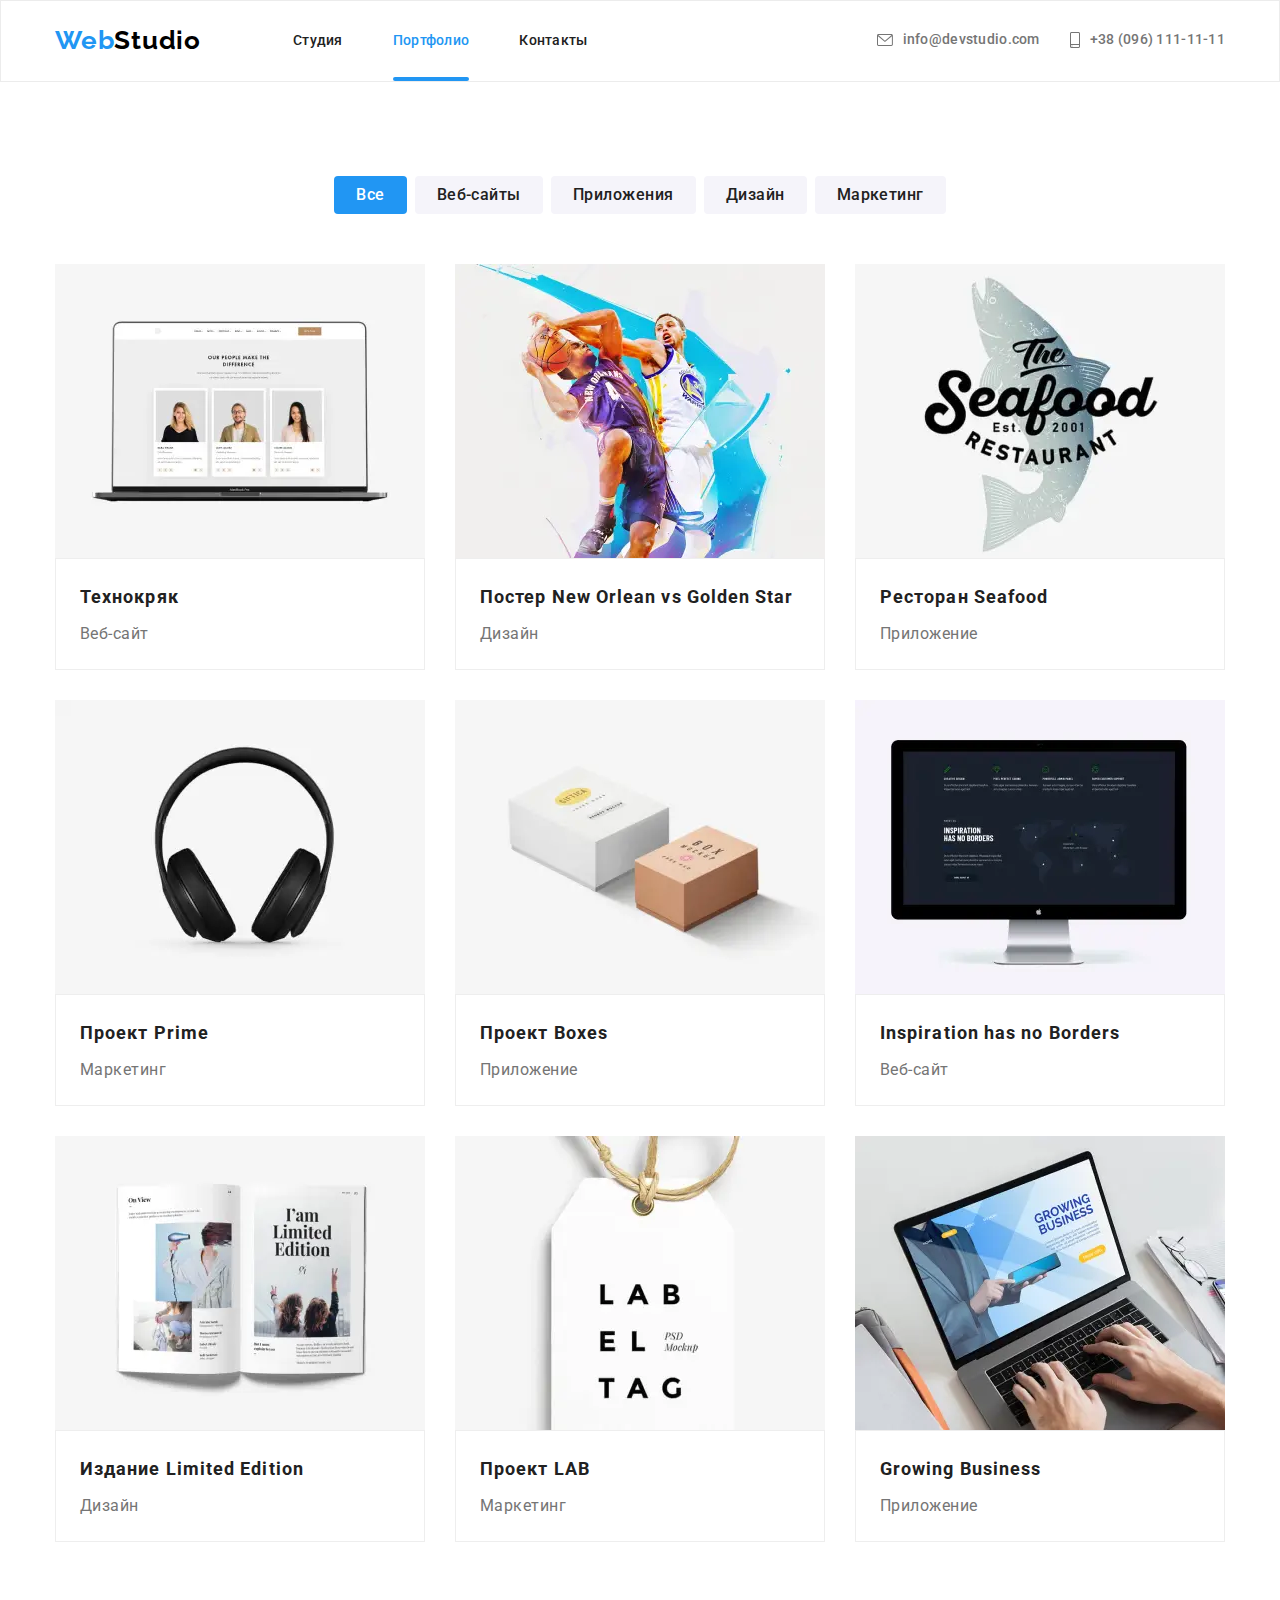
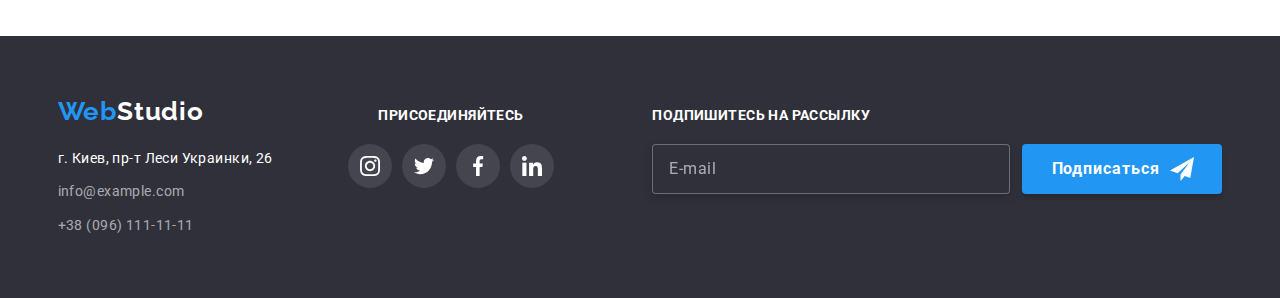
==== commit 5c16f777: "portfolio section" ====
--- a/portfolio.html
+++ b/portfolio.html
@@ -19,7 +19,7 @@
   </head>
   <body>
     <!--Header-->
-    <!--  <header class="header">
+    <header class="header">
       <div class="header__container container">
         <nav class="navigation">
           <a class="logo-link" href="./index.html"
@@ -61,7 +61,7 @@
         </ul>
       </div>
     </header>
- -->
+
     <!--Main-->
     <main>
       <!--Developments-->
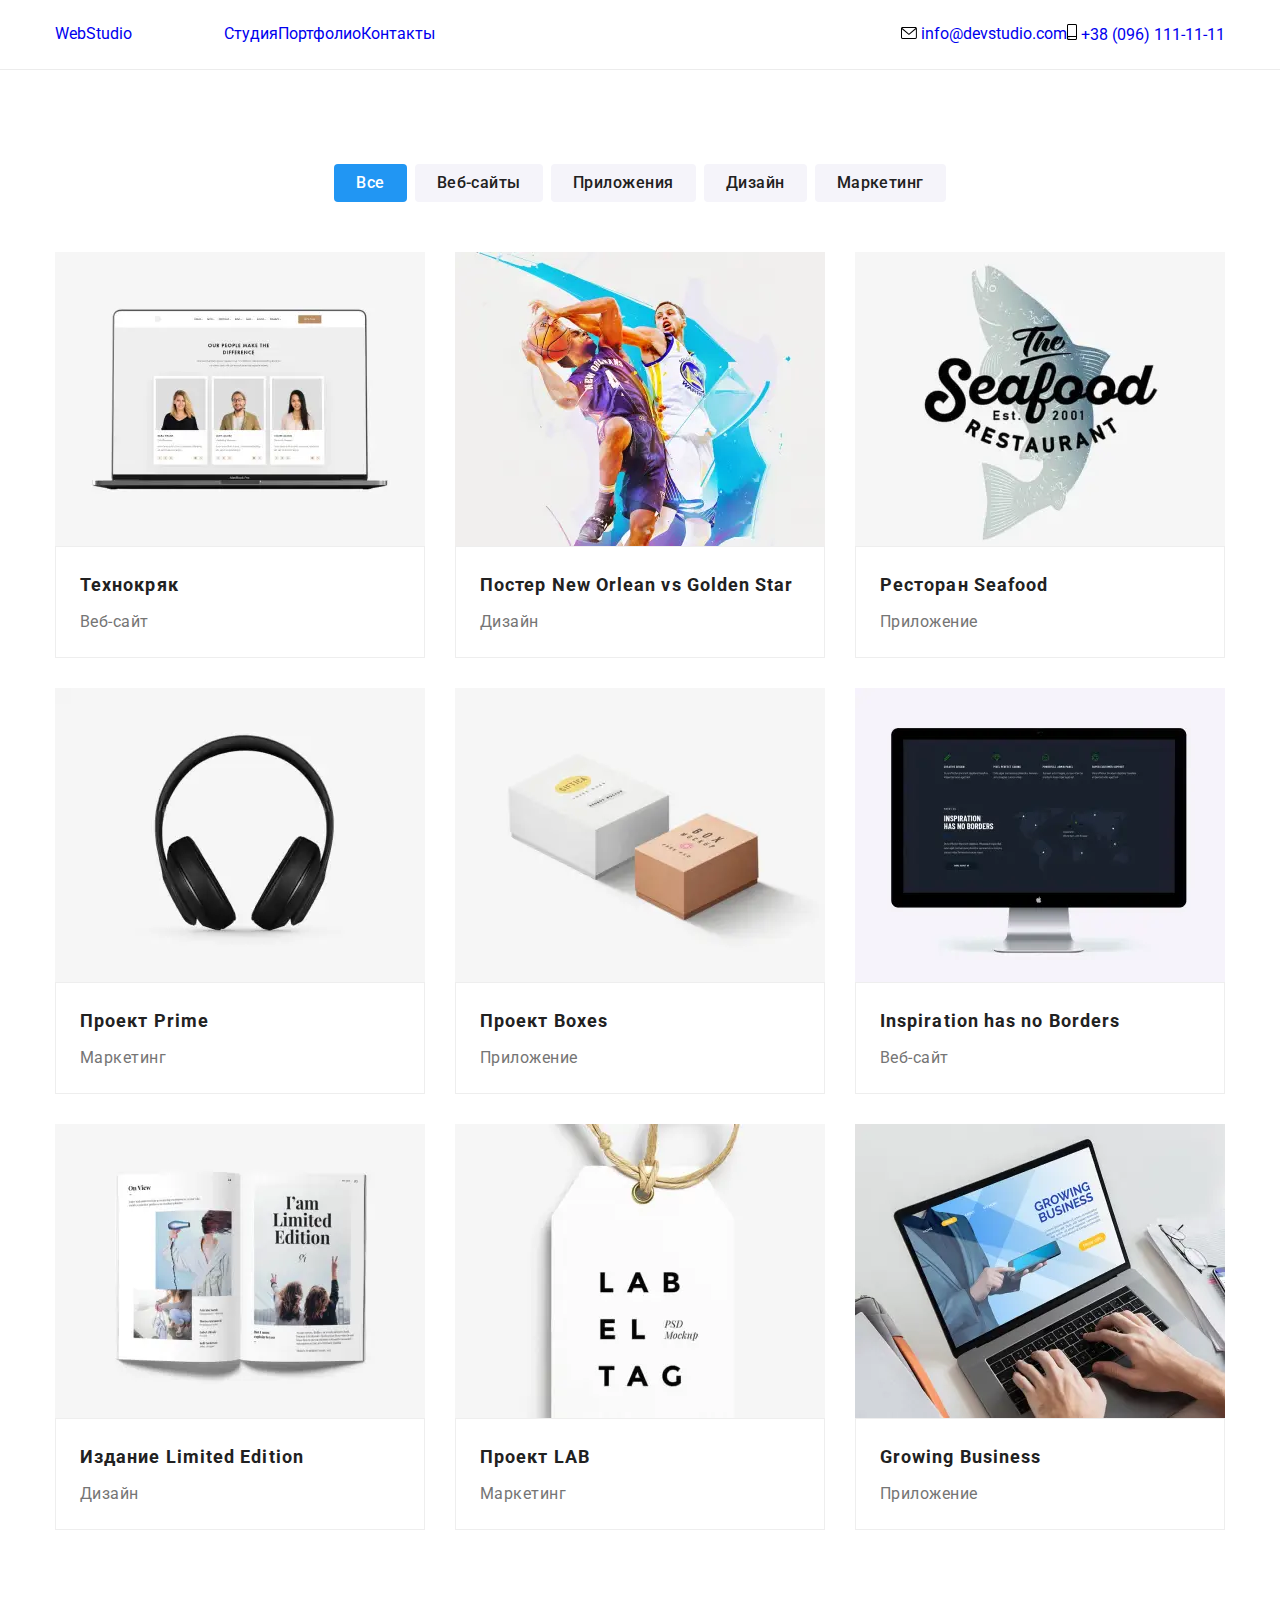
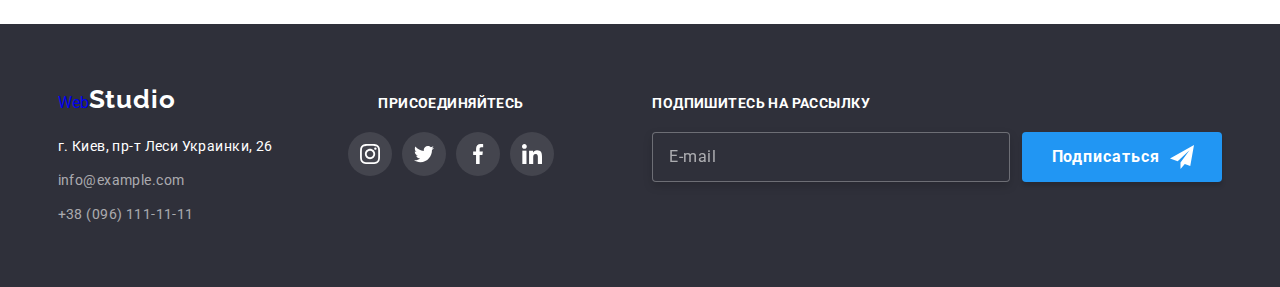
==== commit b54cd9b3: "header section" ====
--- a/portfolio.html
+++ b/portfolio.html
@@ -98,6 +98,7 @@
                         ./images/portfolio/image-1-desktop.webp    1x,
                         ./images/portfolio/image-1-desktop@2x.webp 2x
                       "
+                      type="image/webp"
                     />
 
                     <source
@@ -114,6 +115,7 @@
                         ./images/portfolio/image-1-tablet.webp    1x,
                         ./images/portfolio/image-1-tablet@2x.webp 2x
                       "
+                      type="image/webp"
                     />
 
                     <source
@@ -130,6 +132,7 @@
                         ./images/portfolio/image-1-mob.webp    1x,
                         ./images/portfolio/image-1-mob@2x.webp 2x
                       "
+                      type="image/webp"
                     />
 
                     <source
@@ -166,6 +169,7 @@
                         ./images/portfolio/image-2-desktop.webp    1x,
                         ./images/portfolio/image-2-desktop@2x.webp 2x
                       "
+                      type="image/webp"
                     />
 
                     <source
@@ -182,6 +186,7 @@
                         ./images/portfolio/image-2-tablet.webp    1x,
                         ./images/portfolio/image-2-tablet@2x.webp 2x
                       "
+                      type="image/webp"
                     />
 
                     <source
@@ -198,6 +203,7 @@
                         ./images/portfolio/image-2-mob.webp    1x,
                         ./images/portfolio/image-2-mob@2x.webp 2x
                       "
+                      type="image/webp"
                     />
 
                     <source
@@ -238,6 +244,7 @@
                         ./images/portfolio/image-3-desktop.webp    1x,
                         ./images/portfolio/image-3-desktop@2x.webp 2x
                       "
+                      type="image/webp"
                     />
 
                     <source
@@ -254,6 +261,7 @@
                         ./images/portfolio/image-3-tablet.webp    1x,
                         ./images/portfolio/image-3-tablet@2x.webp 2x
                       "
+                      type="image/webp"
                     />
 
                     <source
@@ -270,6 +278,7 @@
                         ./images/portfolio/image-3-mob.webp    1x,
                         ./images/portfolio/image-3-mob@2x.webp 2x
                       "
+                      type="image/webp"
                     />
 
                     <source
@@ -308,6 +317,7 @@
                         ./images/portfolio/image-4-desktop.webp    1x,
                         ./images/portfolio/image-4-desktop@2x.webp 2x
                       "
+                      type="image/webp"
                     />
 
                     <source
@@ -324,6 +334,7 @@
                         ./images/portfolio/image-4-tablet.webp    1x,
                         ./images/portfolio/image-4-tablet@2x.webp 2x
                       "
+                      type="image/webp"
                     />
 
                     <source
@@ -340,6 +351,7 @@
                         ./images/portfolio/image-4-mob.webp    1x,
                         ./images/portfolio/image-4-mob@2x.webp 2x
                       "
+                      type="image/webp"
                     />
 
                     <source
@@ -375,6 +387,7 @@
                         ./images/portfolio/image-5-desktop.webp    1x,
                         ./images/portfolio/image-5-desktop@2x.webp 2x
                       "
+                      type="image/webp"
                     />
 
                     <source
@@ -391,6 +404,7 @@
                         ./images/portfolio/image-5-tablet.webp    1x,
                         ./images/portfolio/image-5-tablet@2x.webp 2x
                       "
+                      type="image/webp"
                     />
 
                     <source
@@ -407,6 +421,7 @@
                         ./images/portfolio/image-5-mob.webp    1x,
                         ./images/portfolio/image-5-mob@2x.webp 2x
                       "
+                      type="image/webp"
                     />
 
                     <source
@@ -442,6 +457,7 @@
                         ./images/portfolio/image-6-desktop.webp    1x,
                         ./images/portfolio/image-6-desktop@2x.webp 2x
                       "
+                      type="image/webp"
                     />
 
                     <source
@@ -458,6 +474,7 @@
                         ./images/portfolio/image-6-tablet.webp    1x,
                         ./images/portfolio/image-6-tablet@2x.webp 2x
                       "
+                      type="image/webp"
                     />
 
                     <source
@@ -474,6 +491,7 @@
                         ./images/portfolio/image-6-mob.webp    1x,
                         ./images/portfolio/image-6-mob@2x.webp 2x
                       "
+                      type="image/webp"
                     />
 
                     <source
@@ -511,6 +529,7 @@
                         ./images/portfolio/image-7-desktop.webp    1x,
                         ./images/portfolio/image-7-desktop@2x.webp 2x
                       "
+                      type="image/webp"
                     />
 
                     <source
@@ -527,6 +546,7 @@
                         ./images/portfolio/image-7-tablet.webp    1x,
                         ./images/portfolio/image-7-tablet@2x.webp 2x
                       "
+                      type="image/webp"
                     />
 
                     <source
@@ -543,6 +563,7 @@
                         ./images/portfolio/image-7-mob.webp    1x,
                         ./images/portfolio/image-7-mob@2x.webp 2x
                       "
+                      type="image/webp"
                     />
 
                     <source
@@ -578,6 +599,7 @@
                         ./images/portfolio/image-8-desktop.webp    1x,
                         ./images/portfolio/image-8-desktop@2x.webp 2x
                       "
+                      type="image/webp"
                     />
 
                     <source
@@ -594,6 +616,7 @@
                         ./images/portfolio/image-8-tablet.webp    1x,
                         ./images/portfolio/image-8-tablet@2x.webp 2x
                       "
+                      type="image/webp"
                     />
 
                     <source
@@ -610,6 +633,7 @@
                         ./images/portfolio/image-8-mob.webp    1x,
                         ./images/portfolio/image-8-mob@2x.webp 2x
                       "
+                      type="image/webp"
                     />
 
                     <source
@@ -645,6 +669,7 @@
                         ./images/portfolio/image-9-desktop.webp    1x,
                         ./images/portfolio/image-9-desktop@2x.webp 2x
                       "
+                      type="image/webp"
                     />
 
                     <source
@@ -661,6 +686,7 @@
                         ./images/portfolio/image-9-tablet.webp    1x,
                         ./images/portfolio/image-9-tablet@2x.webp 2x
                       "
+                      type="image/webp"
                     />
 
                     <source
@@ -677,6 +703,7 @@
                         ./images/portfolio/image-9-mob.webp    1x,
                         ./images/portfolio/image-9-mob@2x.webp 2x
                       "
+                      type="image/webp"
                     />
 
                     <source
--- a/css/main.min.css
+++ b/css/main.min.css
@@ -1,2 +1,2 @@
-:root{--main-font: "Roboto", sans-serif;--secondary-font: "Raleway", sans-serif;--accent-color: #2196f3;--main-color: #212121;--secondary-color: #757575}.visually-hidden{position:absolute !important;clip:rect(1px 1px 1px 1px);clip:rect(1px, 1px, 1px, 1px);padding:0 !important;border:0 !important;height:1px !important;width:1px !important;overflow:hidden}h1,h2,h3,h4,h5,h6,p{margin-top:0;margin-bottom:0}ul,ol{margin-top:0;margin-bottom:0;padding-left:0}img{display:block}body{font-family:var(--main-font);font-weight:400;color:var(--main-color)}.link,.contact-link,.logo-link{text-decoration:none}.list{list-style:none;padding:0;margin:0}.container{padding-left:15px;padding-right:15px}@media screen and (min-width: 480px){.container{width:480px;margin:0 auto}}@media screen and (min-width: 768px){.container{width:768px}}@media screen and (min-width: 1200px){.container{width:1200px}}.hero-btn{font-family:inherit;background:var(--accent-color);font-weight:700;font-size:16px;line-height:1.87;display:flex;align-items:center;letter-spacing:0.06em;color:#ffffff;cursor:pointer;border-radius:4px;border:none;padding:10px 32px;text-align:center;margin-left:auto;margin-right:auto;transition-duration:250ms;transition-timing-function:cubic-bezier(0.4, 0, 0.2, 1)}.hero-btn:hover,.hero-btn:focus{background:#188ce8}.social-list{display:flex;justify-content:space-between;align-items:center}.social-list__link{display:flex;align-items:center;justify-content:center;width:44px;height:44px;border-radius:50%;background-color:#ffffff;fill:#afb1b8;transition-duration:250ms;transition-timing-function:cubic-bezier(0.4, 0, 0.2, 1)}.social-list__link:hover,.social-list__link:focus{background:var(--accent-color);fill:#ffffff}.social-list__icon{width:20px;height:20px}.footer-list{display:flex;align-items:center;justify-content:center}.footer-list__item{display:flex;align-items:center;justify-content:center;margin-right:10px}.footer-list__item:last-child{margin-right:0}.footer-list__link{display:flex;align-items:center;justify-content:center;width:44px;height:44px;border-radius:50%;background-color:rgba(255,255,255,0.1);fill:#ffffff}.footer-list__link:hover,.footer-list__link:focus{background:var(--accent-color)}.footer-list__icon{width:20px;height:20px}.footer-btn{position:relative;width:200px;height:50px;padding-top:10px;padding-bottom:10px;padding-right:62px;padding-left:29px;font-family:inherit;background:var(--accent-color);font-weight:700;font-size:16px;line-height:1.87;letter-spacing:0.06em;color:#ffffff;box-shadow:0px 4px 4px rgba(0,0,0,0.15);border-radius:4px;border:none;cursor:pointer;transition-duration:250ms;transition-timing-function:cubic-bezier(0.4, 0, 0.2, 1)}.footer-btn:hover,.footer-btn:focus{background:#188ce8}.footer-btn__icon{position:absolute;top:13px;right:28px}.backdrop{position:fixed;top:0;left:0;width:100vw;height:100vh;background:rgba(0,0,0,0.2);opacity:1;transition:opacity 250ms cubic-bezier(0.4, 0, 0.2, 1),visibility 250ms cubic-bezier(0.4, 0, 0.2, 1)}.backdrop.is-hidden{opacity:0;pointer-events:none}.modal-window{position:absolute;top:50%;left:50%;min-width:528px;min-height:581px;background-color:#ffffff;transform:translate(-50%, -50%);padding:40px}.close-window{position:absolute;top:8px;right:8px;width:30px;height:30px;background-color:#ffffff;border-radius:50%;border:1px solid rgba(0,0,0,0.1);padding:0;cursor:pointer}.close-window__icon{position:absolute;top:50%;left:50%;transform:translate(-50%, -50%);transition-duration:250ms;transition-timing-function:cubic-bezier(0.4, 0, 0.2, 1)}.close-window__icon:hover,.close-window__icon:focus{fill:var(--accent-color)}.modal-form{display:flex;flex-direction:column}.modal-form__text{font-weight:700;font-size:20px;line-height:1.15;text-align:center;letter-spacing:0.03em;color:#212121;margin-bottom:12px}.modal-form__field{font-weight:400;font-size:12px;line-height:1.16;letter-spacing:0.01em;color:#757575;margin-bottom:10px}.modal-form__wrapper{position:relative;display:block;margin-top:4px}.modal-form__input{width:100%;height:40px;border:1px solid rgba(33,33,33,0.2);border-radius:4px;padding-left:42px;transition:border-color 250ms cubic-bezier(0.4, 0, 0.2, 1)}.modal-form__input:focus{outline:none;border-color:var(--accent-color)}.modal-form__icon{position:absolute;top:50%;left:12px;transform:translateY(-50%);display:block;width:18px;height:18px;fill:#212121;transition:fill 250ms cubic-bezier(0.4, 0, 0.2, 1)}.modal-form__input:focus+.modal-form__icon{fill:var(--accent-color)}.modal-form__message{width:100%;height:120px;margin-top:4px;color:#000000;border:1px solid rgba(33,33,33,0.2);border-radius:4px;padding:12px 16px;resize:none;transition:border-color 250ms cubic-bezier(0.4, 0, 0.2, 1)}.modal-form__message::placeholder{color:rgba(117,117,117,0.5)}.modal-form__message:focus{outline:none;border-color:var(--accent-color)}.modal-form__checkbox-label{display:flex;align-items:center;justify-content:center;font-size:14px;line-height:1.71;letter-spacing:0.03em;color:#757575;margin-bottom:30px;margin-left:14px}.modal-form__checkbox-label::before{display:block;content:"";width:16px;height:15px;border:1px solid #212121;border-radius:2px;cursor:pointer;margin-right:8px}.modal-form__checkbox:checked+.modal-form__checkbox-label::before{background-image:url("../images/vector.svg");background-color:var(--accent-color);background-repeat:no-repeat;background-size:contain;border:none;border-radius:2px;background-position:center}.modal-form__checkbox:focus+.modal-form__checkbox-label::before{outline:1px solid #212121}.modal-form__link{color:var(--accent-color)}.modal-form__button{font-family:inherit;background:var(--accent-color);font-weight:700;font-size:16px;line-height:1.87;display:flex;align-items:center;letter-spacing:0.06em;color:#ffffff;cursor:pointer;border-radius:4px;border:none;padding:10px 56px;text-align:center;margin-left:auto;margin-right:auto;transition-duration:250ms;transition-timing-function:cubic-bezier(0.4, 0, 0.2, 1)}.modal-form__button:hover,.modal-form__button:focus{background:#188ce8}.header{background:#ffffff;padding-top:24px;padding-bottom:25px;border:1px solid #ececec}.header__container{display:flex;align-items:center;justify-content:space-between}.navigation{display:flex;align-items:center}.logo-link{margin-right:92px}.logo-link__web{color:var(--accent-color);font-family:var(--secondary-font);font-weight:700;font-size:26px;line-height:1.19;letter-spacing:0.03em}.logo-link__studio{color:#000000;font-family:var(--secondary-font);font-weight:700;font-size:26px;line-height:1.19;letter-spacing:0.03em}.site-nav{display:flex;align-items:center}.site-nav__item:not(:last-child){margin-right:50px}.site-nav__link{position:relative;font-weight:500;font-size:14px;line-height:1.14;letter-spacing:0.02em;color:var(--main-color);transition-duration:250ms;transition-timing-function:cubic-bezier(0.4, 0, 0.2, 1)}.site-nav__link:hover,.site-nav__link:focus{color:var(--accent-color)}.site-nav__link.current{color:var(--accent-color)}.site-nav__link.current::after{position:absolute;content:"";width:100%;height:4px;border-radius:2px;background-color:var(--accent-color);display:block;bottom:-33px}.contact{display:flex;align-items:center}.contact__item{margin-right:30px}.contact__item:last-child{margin-right:0}.contact__link{display:flex;align-items:center;font-weight:500;font-size:14px;line-height:1.14;letter-spacing:0.02em;color:var(--secondary-color);transition-duration:250ms;transition-timing-function:cubic-bezier(0.4, 0, 0.2, 1)}.contact__link:hover,.contact__link:focus{color:var(--accent-color)}.contact__icon-envelope{margin-right:10px;fill:currentColor}.contact__icon-smartphone{margin-right:10px;fill:currentColor}.hero{background-image:linear-gradient(rgba(47,48,58,0.4), rgba(47,48,58,0.4)),url("../../images/hero/hero-bg-tel.jpg, ../../hero-bg-tel@2x.jpg ");max-width:1600px;background-size:cover;background-repeat:no-repeat;background-position:center;text-align:center}.hero-page{padding-bottom:118px;padding-top:118px}.hero-page__title{font-weight:900;font-size:26px;line-height:1.61;letter-spacing:0.06em;text-transform:uppercase;color:#ffffff;margin-bottom:30px}@media screen and (min-width: 768px){.hero{background-image:linear-gradient(rgba(47,48,58,0.4), rgba(47,48,58,0.4)),url("../../images/hero/hero-bg-tablet.jpg,../../hero-bg-tablet@2x.jpg")}}@media screen and (min-width: 1200px){.hero{background-image:linear-gradient(rgba(47,48,58,0.4), rgba(47,48,58,0.4)),url("../../images/hero/hero-bg-desktop.jpg,../../hero-bg-desktop@2x.jpg")}.hero-page{padding-bottom:200px;padding-top:200px}.hero-page__title{font-size:44px;line-height:1.36}}.features-section{background:#ffffff}.features{padding-top:60px;padding-bottom:60px}.features__item{margin-bottom:30px}.features__item:last-child{margin-bottom:0}.features__wrapper{display:flex;align-items:center;justify-content:center;background:#f5f4fa;width:450px;height:120px;border-radius:4px;margin-bottom:30px}.features__icon{width:70px;height:70px}.features__title{display:flex;justify-content:center;font-weight:700;font-size:14px;line-height:1.14;letter-spacing:0.03em;text-transform:uppercase;color:var(--main-color);margin-top:0;margin-bottom:10px}.features__text{font-size:14px;line-height:1.71;letter-spacing:0.03em;color:var(--secondary-color);margin-top:0}@media screen and (min-width: 768px){.features{display:flex;flex-wrap:wrap;margin-right:-30px;margin-bottom:-30px}.features__item{margin-right:30px;flex-basis:calc((100% - 60px) / 2)}.features__item:nth-last-child(-n+2){margin-bottom:0}.features__wrapper{width:354px}.features__title{display:block}}@media screen and (min-width: 1200px){.features-container{display:flex;align-items:center}.features{flex-wrap:unset;margin:0;padding-top:94px;padding-bottom:94px}.features__item{margin-right:30px;margin-bottom:0}.features__item:last-child{margin-right:0}.features__wrapper{width:270px}}.projects-section{display:none}@media screen and (min-width: 1200px){.projects-section{display:block;background:#ffffff}.project{padding-bottom:94px}.project__title{font-weight:700;font-size:36px;line-height:1.16;text-align:center;letter-spacing:0.03em;color:var(--main-color);margin-top:0;margin-bottom:50px}.project-list{display:flex;align-items:center;justify-content:space-between}.project-list__item{width:370px;height:294px;margin-right:30px}.project-list__item:last-child{margin-right:0}.project-list__image{position:relative}.project-list__overlay{position:absolute;bottom:0;left:0;width:100%;height:70px;background:rgba(47,48,58,0.8);font-weight:700;font-size:14px;line-height:1.14;text-align:center;letter-spacing:0.03em;text-transform:uppercase;color:#ffffff;padding-top:27px}}.team-section{background:#f5f4fa}.team{padding-top:60px;padding-bottom:60px}.team__title{font-weight:700;font-size:28px;line-height:1.17px;text-align:center;letter-spacing:0.03em;color:var(--main-color);margin-bottom:30px}.team-list__item{width:450px;height:622px;margin-bottom:30px;background:#ffffff;box-shadow:0px 1px 3px rgba(0,0,0,0.12),0px 1px 1px rgba(0,0,0,0.14),0px 2px 1px rgba(0,0,0,0.2);border-radius:0px 0px 4px 4px}.team-list__item:last-child{margin-bottom:0}.person{padding-top:30px;padding-bottom:24px;padding-left:122px;padding-right:122px}.person__name{font-weight:500;font-size:16px;line-height:1.18;letter-spacing:0.03em;color:var(--main-color);text-align:center}.person__position{font-size:16px;line-height:1.18;letter-spacing:0.03em;color:var(--secondary-color);text-align:center;margin-top:10px;margin-bottom:16px}@media screen and (min-width: 768px){.team-list{display:flex;flex-wrap:wrap;margin-right:-30px;margin-bottom:-30px}.team-list__item{width:354px;height:536px;margin-right:30px;margin-bottom:30px;flex-basis:calc((100% - 60px) / 2)}.team-list__item:nth-last-child(-n+2){margin-bottom:0}.team-list__item:last-child{margin-right:0}.person{padding-left:74px;padding-right:74px}}@media screen and (min-width: 1200px){.team{padding-top:94px;padding-bottom:94px}.team__title{font-size:36px;line-height:1.16;margin-bottom:50px}.team-list{flex-wrap:unset;margin-right:0;margin-bottom:0}.team-list__item{width:270px;height:428px;margin-right:30px;margin-bottom:0}.team-list__item:last-child{margin-right:0}.person{padding-bottom:30px;padding-left:32px;padding-right:32px}}.clients-section{background:#ffffff}.clients-container{padding-top:60px;padding-bottom:60px}.clients-container__title{font-weight:700;font-size:28px;line-height:1.17;text-align:center;letter-spacing:0.03em;color:var(--main-color);margin-bottom:30px}.client{display:flex;flex-wrap:wrap;margin-right:-30px;margin-bottom:-30px}.client__item{display:flex;align-items:center;justify-content:space-between;margin-right:30px;margin-bottom:30px}.client__item:nth-last-child(-n+2){margin-bottom:0px}.client__link{display:flex;align-items:center;justify-content:center;border:1px solid #afb1b8;border-radius:4px;width:210px;height:92px;fill:#afb1b8;transition-duration:250ms;transition-timing-function:cubic-bezier(0.4, 0, 0.2, 1)}.client__link:hover,.client__link:focus{fill:var(--accent-color)}.client__link:hover,.client__link:focus{border:1px solid var(--accent-color)}@media screen and (min-width: 768px){.client{justify-content:center}.client__item:nth-last-child(-n+3){margin-bottom:0px}.client__item:nth-child(3n+3){margin-right:0}.client__link{width:226px;height:92px}}@media screen and (min-width: 1200px){.clients-container{padding-top:94px;padding-bottom:94px}.clients-container__title{font-size:36px;line-height:1.16;margin-bottom:50px}.client{flex-wrap:nowrap;margin-right:0;margin-bottom:0}.client__item{margin-right:30px;margin-bottom:0}.client__item:nth-child(3n+3){margin-right:30px}.client__item:last-child{margin-right:0}.client__link{width:172px;height:94px}}.footer{background:#2f303a}.footer-container{padding-top:60px;padding-bottom:60px}.footer-contacts{text-align:center;margin-bottom:60px}.footer-logo{text-decoration:none}.footer-logo__studio{font-family:var(--secondary-font);font-weight:700;font-size:26px;line-height:1.19;letter-spacing:0.03em;color:#ffffff}.address-company{color:#ffffff;font-style:normal;font-size:14px;line-height:1.71;letter-spacing:0.03em;margin-top:20px}.address__link-item{margin-top:10px}.address__link{text-decoration:none;font-size:14px;line-height:1.71;letter-spacing:0.03em;color:rgba(255,255,255,0.6);display:inline-block;transition-duration:250ms;transition-timing-function:cubic-bezier(0.4, 0, 0.2, 1)}.address__link:hover,.address__link:focus{color:var(--accent-color)}.footer-social{margin-bottom:60px}.footer-social__text{text-align:center;font-weight:700;font-size:14px;line-height:1.14;letter-spacing:0.03em;text-transform:uppercase;color:#ffffff;margin-bottom:20px}.subscription{text-align:center}.subscription__text{font-weight:700;font-size:14px;line-height:1.14;letter-spacing:0.03em;text-transform:uppercase;color:#ffffff;margin-bottom:20px}.footer-form__email{width:450px;margin-bottom:20px;padding-top:15px;padding-bottom:15px;padding-left:16px;color:#ffffff;background-color:#2f303a;border:1px solid rgba(255,255,255,0.3);filter:drop-shadow(0px 4px 4px rgba(0,0,0,0.15));border-radius:4px}.footer-form__email::placeholder{font-weight:400;font-size:16px;line-height:1.25;letter-spacing:0.03em;color:rgba(255,255,255,0.6)}@media screen and (min-width: 768px){.footer-container{display:flex;flex-wrap:wrap;justify-content:space-around;align-items:baseline}.footer-contacts{display:flex;flex-direction:column;margin-bottom:60px}.footer-social{margin-bottom:0}.footer-form{display:flex;flex-direction:column;align-items:center}}@media screen and (min-width: 1200px){.footer-container{display:flex;align-items:baseline}.footer-contacts{display:block;text-align:left;margin-right:70px;margin-bottom:0}.footer-logo{display:inline-block;margin-right:0px}.footer-social{margin-right:93px}.subscription{text-align:left}.footer-form{display:flex;flex-direction:row;align-items:stretch}.footer-form__email{width:358px;margin-right:12px}}.developments-section{background:#ffffff}.developments-container{padding-top:60px;padding-bottom:60px}.catalog-nav{display:flex;flex-wrap:wrap;margin-bottom:40px;list-style:none}.catalog-nav__item{margin-right:8px;margin-bottom:15px}.catalog-nav__item:nth-child(3){margin-right:0}.catalog-nav__item:nth-child(n+4){margin-bottom:0}.catalog-nav__item:last-child{margin-right:0}.catalog-nav__btn{font-family:inherit;background:#f5f4fa;font-weight:500;font-size:16px;line-height:1.62;text-align:center;letter-spacing:0.03em;color:#212121;border-radius:4px;cursor:pointer;border:none;padding:6px 22px;transition-duration:250ms;transition-timing-function:cubic-bezier(0.4, 0, 0.2, 1)}.catalog-nav__btn:hover,.catalog-nav__btn:focus{background-color:var(--accent-color);color:#ffffff;box-shadow:0px 3px 1px rgba(0,0,0,0.1),0px 1px 2px rgba(0,0,0,0.08),0px 2px 2px rgba(0,0,0,0.12);border-radius:4px}.catalog-nav__btn.current{background-color:var(--accent-color);color:#ffffff}.development__item{margin-bottom:30px;transition-duration:250ms;transition-timing-function:cubic-bezier(0.4, 0, 0.2, 1)}.development__item:hover{box-shadow:0px 1px 1px rgba(0,0,0,0.12),0px 4px 4px rgba(0,0,0,0.06),1px 4px 6px rgba(0,0,0,0.16)}.development__link{text-decoration:none;display:block}.development__link:hover .development__overlay,.development__link:focus .development__overlay{transform:translateY(0%)}.development__image{position:relative;overflow:hidden}.development__overlay{position:absolute;top:0;left:0;width:100%;height:100%;background:rgba(33,150,243,0.9);color:#ffffff;overflow:auto;font-weight:400;font-size:18px;line-height:1.55;letter-spacing:0.03em;padding:77px 24px;transform:translateY(100%);transition-duration:250ms;transition-timing-function:cubic-bezier(0.4, 0, 0.2, 1)}.development__description{padding:20px 24px;border:1px solid #eeeeee}.development__name{font-weight:700;font-size:18px;line-height:2;letter-spacing:0.06em;color:var(--main-color);margin-bottom:4px}.development__section-app{font-size:16px;line-height:1.87;letter-spacing:0.03em;color:var(--secondary-color)}@media screen and (min-width: 768px){.catalog-nav{justify-content:center;align-items:baseline;margin-bottom:30px}.catalog-nav__item{margin-right:8px;margin-bottom:0}.catalog-nav__item:nth-child(3){margin-right:8px}.catalog-nav__item:last-child{margin-right:0px}.development{display:flex;flex-wrap:wrap;margin-bottom:-30px;margin-left:-30px}.development__item{display:flex;margin-bottom:30px;margin-left:30px;flex-basis:calc((100% - 60px) / 2)}.development__link{display:flex;flex-direction:column}.development__overlay{padding:49px 24px}.development__description{flex-grow:1}}@media screen and (min-width: 1200px){.developments-container{padding-top:94px;padding-bottom:94px}.catalog-nav{margin-bottom:50px}.development__item{flex-basis:unset}.development__link{display:block}.development__overlay{padding:63px 24px}}
+:root{--main-font: "Roboto", sans-serif;--secondary-font: "Raleway", sans-serif;--accent-color: #2196f3;--main-color: #212121;--secondary-color: #757575}.visually-hidden{position:absolute !important;clip:rect(1px 1px 1px 1px);clip:rect(1px, 1px, 1px, 1px);padding:0 !important;border:0 !important;height:1px !important;width:1px !important;overflow:hidden}h1,h2,h3,h4,h5,h6,p{margin-top:0;margin-bottom:0}ul,ol{margin-top:0;margin-bottom:0;padding-left:0}img{display:block}body{font-family:var(--main-font);font-weight:400;color:var(--main-color)}.link,.contact-link,.logo-link{text-decoration:none}.list{list-style:none;padding:0;margin:0}.container{padding-left:15px;padding-right:15px}@media screen and (min-width: 480px){.container{width:480px;margin:0 auto}}@media screen and (min-width: 768px){.container{width:768px}}@media screen and (min-width: 1200px){.container{width:1200px}}.hero-btn{font-family:inherit;background:var(--accent-color);font-weight:700;font-size:16px;line-height:1.87;display:flex;align-items:center;letter-spacing:0.06em;color:#ffffff;cursor:pointer;border-radius:4px;border:none;padding:10px 32px;text-align:center;margin-left:auto;margin-right:auto;transition-duration:250ms;transition-timing-function:cubic-bezier(0.4, 0, 0.2, 1)}.hero-btn:hover,.hero-btn:focus{background:#188ce8}.social-list{display:flex;justify-content:space-between;align-items:center}.social-list__link{display:flex;align-items:center;justify-content:center;width:44px;height:44px;border-radius:50%;background-color:#ffffff;fill:#afb1b8;transition-duration:250ms;transition-timing-function:cubic-bezier(0.4, 0, 0.2, 1)}.social-list__link:hover,.social-list__link:focus{background:var(--accent-color);fill:#ffffff}.social-list__icon{width:20px;height:20px}.footer-list{display:flex;align-items:center;justify-content:center}.footer-list__item{display:flex;align-items:center;justify-content:center;margin-right:10px}.footer-list__item:last-child{margin-right:0}.footer-list__link{display:flex;align-items:center;justify-content:center;width:44px;height:44px;border-radius:50%;background-color:rgba(255,255,255,0.1);fill:#ffffff}.footer-list__link:hover,.footer-list__link:focus{background:var(--accent-color)}.footer-list__icon{width:20px;height:20px}.footer-btn{position:relative;width:200px;height:50px;padding-top:10px;padding-bottom:10px;padding-right:62px;padding-left:29px;font-family:inherit;background:var(--accent-color);font-weight:700;font-size:16px;line-height:1.87;letter-spacing:0.06em;color:#ffffff;box-shadow:0px 4px 4px rgba(0,0,0,0.15);border-radius:4px;border:none;cursor:pointer;transition-duration:250ms;transition-timing-function:cubic-bezier(0.4, 0, 0.2, 1)}.footer-btn:hover,.footer-btn:focus{background:#188ce8}.footer-btn__icon{position:absolute;top:13px;right:28px}.backdrop{position:fixed;top:0;left:0;width:100vw;height:100vh;background:rgba(0,0,0,0.2);opacity:1;transition:opacity 250ms cubic-bezier(0.4, 0, 0.2, 1),visibility 250ms cubic-bezier(0.4, 0, 0.2, 1)}.backdrop.is-hidden{opacity:0;pointer-events:none}.modal-form{display:flex;flex-direction:column}.modal-form__text{font-weight:700;font-size:20px;line-height:1.15;text-align:center;letter-spacing:0.03em;color:#212121;margin-bottom:12px}.modal-form__field{font-weight:400;font-size:12px;line-height:1.16;letter-spacing:0.01em;color:#757575;margin-bottom:10px}.modal-form__wrapper{position:relative;display:block;margin-top:4px}.modal-form__input{width:100%;height:40px;border:1px solid rgba(33,33,33,0.2);border-radius:4px;padding-left:42px;transition:border-color 250ms cubic-bezier(0.4, 0, 0.2, 1)}.modal-form__input:focus{outline:none;border-color:var(--accent-color)}.modal-form__icon{position:absolute;top:50%;left:12px;transform:translateY(-50%);display:block;width:18px;height:18px;fill:#212121;transition:fill 250ms cubic-bezier(0.4, 0, 0.2, 1)}.modal-form__input:focus+.modal-form__icon{fill:var(--accent-color)}.modal-form__message{width:100%;height:120px;margin-top:4px;color:#000000;border:1px solid rgba(33,33,33,0.2);border-radius:4px;padding:12px 16px;resize:none;transition:border-color 250ms cubic-bezier(0.4, 0, 0.2, 1)}.modal-form__message::placeholder{color:rgba(117,117,117,0.5)}.modal-form__message:focus{outline:none;border-color:var(--accent-color)}.modal-form__checkbox-label{display:flex;align-items:center;justify-content:center;font-size:14px;line-height:1.71;letter-spacing:0.03em;color:#757575;margin-bottom:30px;margin-left:14px}.modal-form__checkbox-label::before{display:block;content:"";width:16px;height:15px;border:1px solid #212121;border-radius:2px;cursor:pointer;margin-right:8px}.modal-form__checkbox:checked+.modal-form__checkbox-label::before{background-image:url("../images/vector.svg");background-color:var(--accent-color);background-repeat:no-repeat;background-size:contain;border:none;border-radius:2px;background-position:center}.modal-form__checkbox:focus+.modal-form__checkbox-label::before{outline:1px solid #212121}.modal-form__link{color:var(--accent-color)}.modal-form__button{font-family:inherit;background:var(--accent-color);font-weight:700;font-size:16px;line-height:1.87;display:flex;align-items:center;letter-spacing:0.06em;color:#ffffff;cursor:pointer;border-radius:4px;border:none;padding:10px 56px;text-align:center;margin-left:auto;margin-right:auto;transition-duration:250ms;transition-timing-function:cubic-bezier(0.4, 0, 0.2, 1)}.modal-form__button:hover,.modal-form__button:focus{background:#188ce8}.site-nav{display:none}.contact{display:none}.header{padding-top:16px;padding-bottom:16px}.header__container{display:flex;justify-content:space-between;align-items:center}.logo-link_web{color:var(--accent-color);font-family:var(--secondary-font);font-weight:700;font-size:26px;line-height:1.19;letter-spacing:0.03em}.logo-link_studio{color:#000000;font-family:var(--secondary-font);font-weight:700;font-size:26px;line-height:1.19;letter-spacing:0.03em}.burger-btn{background-color:transparent;border:none;padding:0;line-height:0}.burger-btn_icon{width:40px;height:40px;fill:#000000}.mobile-menu{position:fixed;z-index:100;left:0;top:0;width:100vw;height:100vw;background-color:#ffffff;overflow:auto;opacity:0;visibility:hidden;pointer-events:none;transition:cubic-bezier(0.4, 0, 0.2, 1)}.mobile-menu.is-open{opacity:1;visibility:visible;pointer-events:auto}.mobile-menu_close-btn{position:absolute;top:10px;right:15px}.mobile-menu_container{position:relative;min-height:200px;padding-top:48px;padding-bottom:48px;padding-left:40px}.close-btn{background-color:transparent;border:none;padding:0;line-height:0}.close-btn_icon{width:40px;height:40px;transition-duration:250ms;transition-timing-function:cubic-bezier(0.4, 0, 0.2, 1)}.close-btn_icon:hover,.close-btn_icon:focus{fill:var(--accent-color)}@media screen and (max-width: 479px){.nav-list{margin-bottom:302px}.nav-list_item{margin-bottom:32px}.nav-list_item:last-child{margin-bottom:0}.nav-list_link{font-weight:500;font-size:40px;line-height:1.17;letter-spacing:0.02em;color:#212121}.nav-list_link.current{color:var(--accent-color)}.mobile-contact{margin-bottom:64px}.mobile-contact_item{margin-bottom:32px}.mobile-contact_item:last-child{margin-bottom:0}.mobile-contact_link-tel{font-weight:500;font-size:34px;line-height:1.17px;letter-spacing:0.02em;color:var(--accent-color)}.mobile-contact_link-mail{font-weight:500;font-size:24px;line-height:1.16;letter-spacing:0.02em;color:#757575;transition-duration:250ms;transition-timing-function:cubic-bezier(0.4, 0, 0.2, 1)}.mobile-contact_link-mail:focus{color:var(--accent-color)}.mobile-social{display:flex;justify-content:space-between}.mobile-social_item{padding-right:10px;border-right:1px solid rgba(33,33,33,0.2)}.mobile-social_item:last-child{padding-right:0;margin-right:0;border-right:0}.mobile-social_link{font-weight:500;font-size:18px;line-height:1.22;letter-spacing:0.02em;color:var(--accent-color);margin-right:10px}}@media screen and (min-width: 480px){.burger-btn{display:none}.header{background:#ffffff;padding-top:26px;padding-bottom:26px;border-bottom:1px solid #ececec}.header_container{display:flex;align-items:center;justify-content:space-between}.navigation{display:flex;align-items:center}.logo-link{margin-right:88px}.site-nav{display:flex;align-items:center}.site-nav_item:not(:last-child){margin-right:50px}.site-nav_link{position:relative;font-weight:500;font-size:14px;line-height:1.14;letter-spacing:0.02em;color:var(--main-color);transition-duration:250ms;transition-timing-function:cubic-bezier(0.4, 0, 0.2, 1)}.site-nav_link:hover,.site-nav_link:focus{color:var(--accent-color)}.site-nav_link.current{color:var(--accent-color)}.site-nav_link.current::after{position:absolute;content:"";width:100%;height:4px;border-radius:2px;background-color:var(--accent-color);display:block;bottom:-33px}.contact{display:block}.contact_item{margin-bottom:10px}.contact_item:last-child{margin-right:0}.contact_link{font-weight:500;font-size:12px;line-height:1.16;letter-spacing:0.02em;color:var(--secondary-color);transition-duration:250ms;transition-timing-function:cubic-bezier(0.4, 0, 0.2, 1)}.contact_link:hover,.contact_link:focus{color:var(--accent-color)}.contact_icon-envelope{margin-right:10px;fill:currentColor}.contact_icon-smartphone{margin-right:10px;fill:currentColor}}@media screen and (min-width: 1200px){.header{padding-top:24px;padding-bottom:25px}.logo-link{margin-right:92px}.contact{display:flex;align-items:center}.contact_item{margin-right:30px}.contact_item:last-child{margin-right:0}.contact_link{display:flex;align-items:center;font-size:14px;line-height:1.14}}.hero{background-image:linear-gradient(rgba(47,48,58,0.4), rgba(47,48,58,0.4)),url("./../images/hero/hero-bg-mob.jpg,./../hero-bg-mob@2x.jpg");max-width:1600px;background-size:cover;background-repeat:no-repeat;background-position:center;text-align:center}.hero-page{padding-bottom:118px;padding-top:118px}.hero-page__title{font-weight:900;font-size:26px;line-height:1.61;letter-spacing:0.06em;text-transform:uppercase;color:#ffffff;margin-bottom:30px}@media screen and (min-width: 768px){.hero{background-image:linear-gradient(rgba(47,48,58,0.4), rgba(47,48,58,0.4)),url("./../images/hero/hero-bg-tablet.jpg,./../hero-bg-tablet@2x.jpg")}}@media screen and (min-width: 1200px){.hero{background-image:linear-gradient(rgba(47,48,58,0.4), rgba(47,48,58,0.4)),url("./../images/hero/hero-bg-desktop.jpg,./../hero-bg-desktop@2x.jpg")}.hero-page{padding-bottom:200px;padding-top:200px}.hero-page__title{font-size:44px;line-height:1.36}}.features-section{background:#ffffff}.features{padding-top:60px;padding-bottom:60px}.features__item{margin-bottom:30px}.features__item:last-child{margin-bottom:0}.features__wrapper{display:flex;align-items:center;justify-content:center;background:#f5f4fa;width:450px;height:120px;border-radius:4px;margin-bottom:30px}.features__icon{width:70px;height:70px}.features__title{display:flex;justify-content:center;font-weight:700;font-size:14px;line-height:1.14;letter-spacing:0.03em;text-transform:uppercase;color:var(--main-color);margin-top:0;margin-bottom:10px}.features__text{font-size:14px;line-height:1.71;letter-spacing:0.03em;color:var(--secondary-color);margin-top:0}@media screen and (min-width: 768px){.features{display:flex;flex-wrap:wrap;margin-right:-30px;margin-bottom:-30px}.features__item{margin-right:30px;flex-basis:calc((100% - 60px) / 2)}.features__item:nth-last-child(-n+2){margin-bottom:0}.features__wrapper{width:354px}.features__title{display:block}}@media screen and (min-width: 1200px){.features-container{display:flex;align-items:center}.features{flex-wrap:unset;margin:0;padding-top:94px;padding-bottom:94px}.features__item{margin-right:30px;margin-bottom:0}.features__item:last-child{margin-right:0}.features__wrapper{width:270px}}.projects-section{display:none}@media screen and (min-width: 1200px){.projects-section{display:block;background:#ffffff}.project{padding-bottom:94px}.project__title{font-weight:700;font-size:36px;line-height:1.16;text-align:center;letter-spacing:0.03em;color:var(--main-color);margin-top:0;margin-bottom:50px}.project-list{display:flex;align-items:center;justify-content:space-between}.project-list__item{width:370px;height:294px;margin-right:30px}.project-list__item:last-child{margin-right:0}.project-list__image{position:relative}.project-list__overlay{position:absolute;bottom:0;left:0;width:100%;height:70px;background:rgba(47,48,58,0.8);font-weight:700;font-size:14px;line-height:1.14;text-align:center;letter-spacing:0.03em;text-transform:uppercase;color:#ffffff;padding-top:27px}}.team-section{background:#f5f4fa}.team{padding-top:60px;padding-bottom:60px}.team__title{font-weight:700;font-size:28px;line-height:1.17px;text-align:center;letter-spacing:0.03em;color:var(--main-color);margin-bottom:30px}.team-list__item{width:450px;height:622px;margin-bottom:30px;background:#ffffff;box-shadow:0px 1px 3px rgba(0,0,0,0.12),0px 1px 1px rgba(0,0,0,0.14),0px 2px 1px rgba(0,0,0,0.2);border-radius:0px 0px 4px 4px}.team-list__item:last-child{margin-bottom:0}.person{padding-top:30px;padding-bottom:24px;padding-left:122px;padding-right:122px}.person__name{font-weight:500;font-size:16px;line-height:1.18;letter-spacing:0.03em;color:var(--main-color);text-align:center}.person__position{font-size:16px;line-height:1.18;letter-spacing:0.03em;color:var(--secondary-color);text-align:center;margin-top:10px;margin-bottom:16px}@media screen and (min-width: 768px){.team-list{display:flex;flex-wrap:wrap;margin-right:-30px;margin-bottom:-30px}.team-list__item{width:354px;height:536px;margin-right:30px;margin-bottom:30px;flex-basis:calc((100% - 60px) / 2)}.team-list__item:nth-last-child(-n+2){margin-bottom:0}.team-list__item:last-child{margin-right:0}.person{padding-left:74px;padding-right:74px}}@media screen and (min-width: 1200px){.team{padding-top:94px;padding-bottom:94px}.team__title{font-size:36px;line-height:1.16;margin-bottom:50px}.team-list{flex-wrap:unset;margin-right:0;margin-bottom:0}.team-list__item{width:270px;height:428px;margin-right:30px;margin-bottom:0}.team-list__item:last-child{margin-right:0}.person{padding-bottom:30px;padding-left:32px;padding-right:32px}}.clients-section{background:#ffffff}.clients-container{padding-top:60px;padding-bottom:60px}.clients-container__title{font-weight:700;font-size:28px;line-height:1.17;text-align:center;letter-spacing:0.03em;color:var(--main-color);margin-bottom:30px}.client{display:flex;flex-wrap:wrap;margin-right:-30px;margin-bottom:-30px}.client__item{display:flex;align-items:center;justify-content:space-between;margin-right:30px;margin-bottom:30px}.client__item:nth-last-child(-n+2){margin-bottom:0px}.client__link{display:flex;align-items:center;justify-content:center;border:1px solid #afb1b8;border-radius:4px;width:210px;height:92px;fill:#afb1b8;transition-duration:250ms;transition-timing-function:cubic-bezier(0.4, 0, 0.2, 1)}.client__link:hover,.client__link:focus{fill:var(--accent-color)}.client__link:hover,.client__link:focus{border:1px solid var(--accent-color)}@media screen and (min-width: 768px){.client{justify-content:center}.client__item:nth-last-child(-n+3){margin-bottom:0px}.client__item:nth-child(3n+3){margin-right:0}.client__link{width:226px;height:92px}}@media screen and (min-width: 1200px){.clients-container{padding-top:94px;padding-bottom:94px}.clients-container__title{font-size:36px;line-height:1.16;margin-bottom:50px}.client{flex-wrap:nowrap;margin-right:0;margin-bottom:0}.client__item{margin-right:30px;margin-bottom:0}.client__item:nth-child(3n+3){margin-right:30px}.client__item:last-child{margin-right:0}.client__link{width:172px;height:94px}}.footer{background:#2f303a}.footer-container{padding-top:60px;padding-bottom:60px}.footer-contacts{text-align:center;margin-bottom:60px}.footer-logo{text-decoration:none}.footer-logo__studio{font-family:var(--secondary-font);font-weight:700;font-size:26px;line-height:1.19;letter-spacing:0.03em;color:#ffffff}.address-company{color:#ffffff;font-style:normal;font-size:14px;line-height:1.71;letter-spacing:0.03em;margin-top:20px}.address__link-item{margin-top:10px}.address__link{text-decoration:none;font-size:14px;line-height:1.71;letter-spacing:0.03em;color:rgba(255,255,255,0.6);display:inline-block;transition-duration:250ms;transition-timing-function:cubic-bezier(0.4, 0, 0.2, 1)}.address__link:hover,.address__link:focus{color:var(--accent-color)}.footer-social{margin-bottom:60px}.footer-social__text{text-align:center;font-weight:700;font-size:14px;line-height:1.14;letter-spacing:0.03em;text-transform:uppercase;color:#ffffff;margin-bottom:20px}.subscription{text-align:center}.subscription__text{font-weight:700;font-size:14px;line-height:1.14;letter-spacing:0.03em;text-transform:uppercase;color:#ffffff;margin-bottom:20px}.footer-form__email{width:450px;margin-bottom:20px;padding-top:15px;padding-bottom:15px;padding-left:16px;color:#ffffff;background-color:#2f303a;border:1px solid rgba(255,255,255,0.3);filter:drop-shadow(0px 4px 4px rgba(0,0,0,0.15));border-radius:4px}.footer-form__email::placeholder{font-weight:400;font-size:16px;line-height:1.25;letter-spacing:0.03em;color:rgba(255,255,255,0.6)}@media screen and (min-width: 768px){.footer-container{display:flex;flex-wrap:wrap;justify-content:space-around;align-items:baseline}.footer-contacts{display:flex;flex-direction:column;margin-bottom:60px}.footer-social{margin-bottom:0}.footer-form{display:flex;flex-direction:column;align-items:center}}@media screen and (min-width: 1200px){.footer-container{display:flex;align-items:baseline}.footer-contacts{display:block;text-align:left;margin-right:70px;margin-bottom:0}.footer-logo{display:inline-block;margin-right:0px}.footer-social{margin-right:93px}.subscription{text-align:left}.footer-form{display:flex;flex-direction:row;align-items:stretch}.footer-form__email{width:358px;margin-right:12px}}.developments-section{background:#ffffff}.developments-container{padding-top:60px;padding-bottom:60px}.catalog-nav{display:flex;flex-wrap:wrap;margin-bottom:40px;list-style:none}.catalog-nav__item{margin-right:8px;margin-bottom:15px}.catalog-nav__item:nth-child(3){margin-right:0}.catalog-nav__item:nth-child(n+4){margin-bottom:0}.catalog-nav__item:last-child{margin-right:0}.catalog-nav__btn{font-family:inherit;background:#f5f4fa;font-weight:500;font-size:16px;line-height:1.62;text-align:center;letter-spacing:0.03em;color:#212121;border-radius:4px;cursor:pointer;border:none;padding:6px 22px;transition-duration:250ms;transition-timing-function:cubic-bezier(0.4, 0, 0.2, 1)}.catalog-nav__btn:hover,.catalog-nav__btn:focus{background-color:var(--accent-color);color:#ffffff;box-shadow:0px 3px 1px rgba(0,0,0,0.1),0px 1px 2px rgba(0,0,0,0.08),0px 2px 2px rgba(0,0,0,0.12);border-radius:4px}.catalog-nav__btn.current{background-color:var(--accent-color);color:#ffffff}.development__item{margin-bottom:30px;transition-duration:250ms;transition-timing-function:cubic-bezier(0.4, 0, 0.2, 1)}.development__item:hover{box-shadow:0px 1px 1px rgba(0,0,0,0.12),0px 4px 4px rgba(0,0,0,0.06),1px 4px 6px rgba(0,0,0,0.16)}.development__link{text-decoration:none;display:block}.development__link:hover .development__overlay,.development__link:focus .development__overlay{transform:translateY(0%)}.development__image{position:relative;overflow:hidden}.development__overlay{position:absolute;top:0;left:0;width:100%;height:100%;background:rgba(33,150,243,0.9);color:#ffffff;overflow:auto;font-weight:400;font-size:18px;line-height:1.55;letter-spacing:0.03em;padding:77px 24px;transform:translateY(100%);transition-duration:250ms;transition-timing-function:cubic-bezier(0.4, 0, 0.2, 1)}.development__description{padding:20px 24px;border:1px solid #eeeeee}.development__name{font-weight:700;font-size:18px;line-height:2;letter-spacing:0.06em;color:var(--main-color);margin-bottom:4px}.development__section-app{font-size:16px;line-height:1.87;letter-spacing:0.03em;color:var(--secondary-color)}@media screen and (min-width: 768px){.catalog-nav{justify-content:center;align-items:baseline;margin-bottom:30px}.catalog-nav__item{margin-right:8px;margin-bottom:0}.catalog-nav__item:nth-child(3){margin-right:8px}.catalog-nav__item:last-child{margin-right:0px}.development{display:flex;flex-wrap:wrap;margin-bottom:-30px;margin-left:-30px}.development__item{display:flex;margin-bottom:30px;margin-left:30px;flex-basis:calc((100% - 60px) / 2)}.development__link{display:flex;flex-direction:column}.development__overlay{padding:49px 24px}.development__description{flex-grow:1}}@media screen and (min-width: 1200px){.developments-container{padding-top:94px;padding-bottom:94px}.catalog-nav{margin-bottom:50px}.development__item{flex-basis:unset}.development__link{display:block}.development__overlay{padding:63px 24px}}
 /*# sourceMappingURL=main.min.css.map */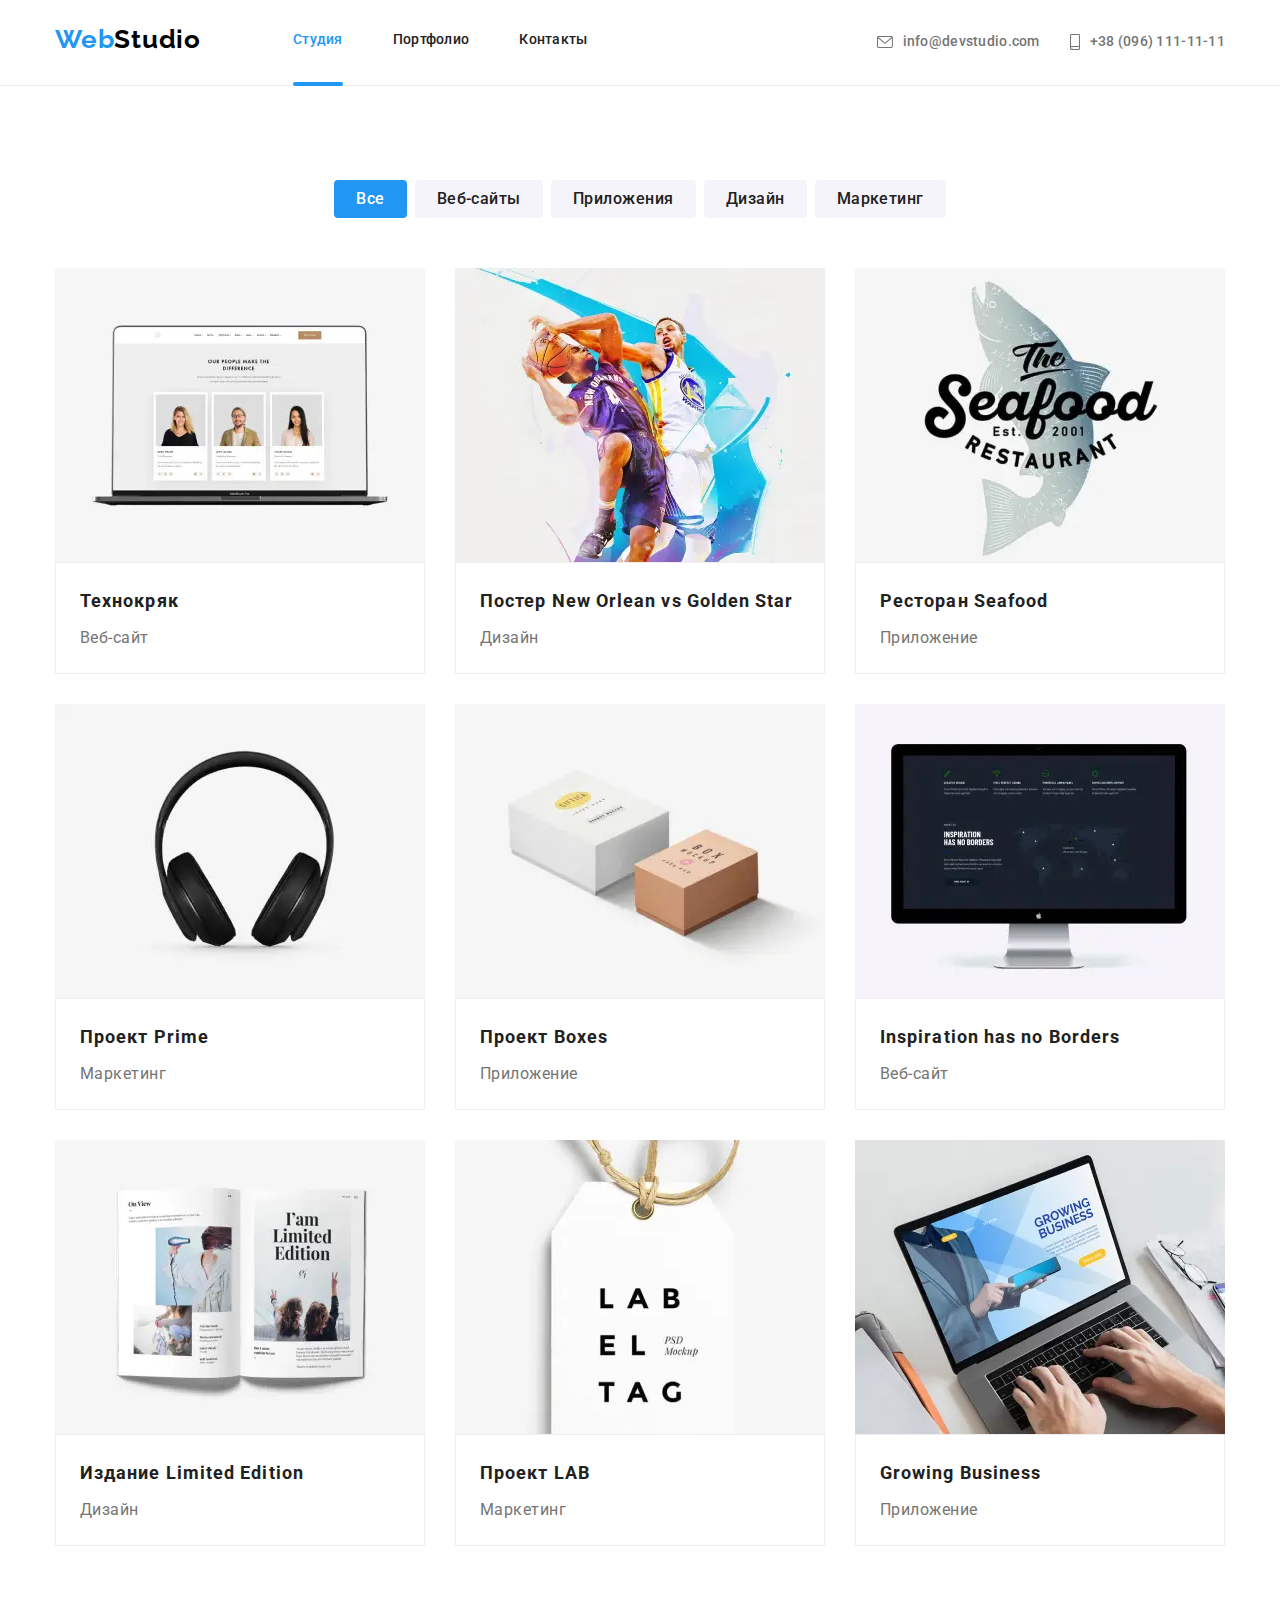
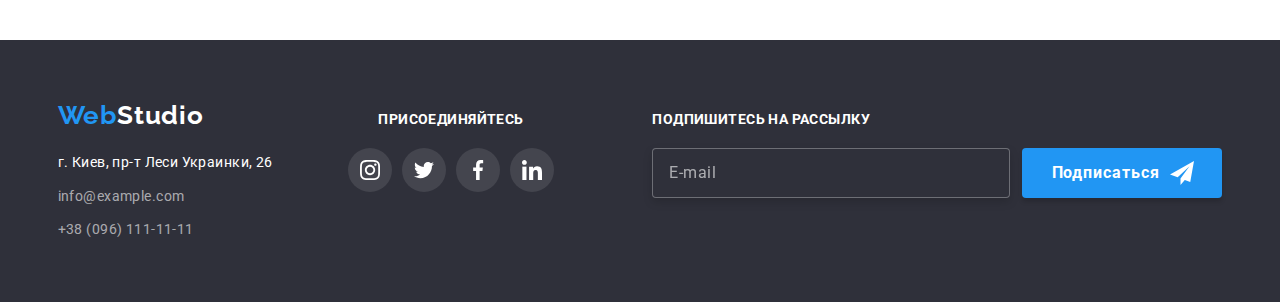
==== commit 639e0724: "dz gotovo" ====
--- a/portfolio.html
+++ b/portfolio.html
@@ -28,10 +28,12 @@
           >
           <ul class="site-nav list">
             <li class="site-nav__item">
-              <a class="site-nav__link link" href="./index.html">Студия</a>
+              <a class="site-nav__link link current" href="./index.html"
+                >Студия</a
+              >
             </li>
             <li class="site-nav__item">
-              <a class="site-nav__link link current" href="./portfolio.html"
+              <a class="site-nav__link link" href="./portfolio.html"
                 >Портфолио</a
               >
             </li>
@@ -40,6 +42,11 @@
             </li>
           </ul>
         </nav>
+        <button class="burger-btn" data-menu-open>
+          <svg class="burger-btn__icon">
+            <use href="./images/sprite.svg#burger-icon"></use>
+          </svg>
+        </button>
 
         <ul class="contact list">
           <li class="contact__item">
@@ -59,6 +66,58 @@
             >
           </li>
         </ul>
+      </div>
+      <div class="mobile-menu" data-menu>
+        <div class="container mobile-menu__container">
+          <button class="close-btn mobile-menu__close-btn" data-menu-close>
+            <svg class="close-btn__icon">
+              <use href="./images/sprite.svg#icon-close"></use>
+            </svg>
+          </button>
+
+          <ul class="nav-list list">
+            <li class="nav-list__item">
+              <a href="./index.html" class="nav-list__link link">Студия</a>
+            </li>
+            <li class="nav-list__item">
+              <a href="./portfolio.html" class="nav-list__link link current"
+                >Портфолио</a
+              >
+            </li>
+            <li class="nav-list__item">
+              <a href="#" class="nav-list__link link">Контакты</a>
+            </li>
+          </ul>
+
+          <ul class="mobile-contact list">
+            <li class="mobile-contact__item">
+              <a href="tel:+380961111111" class="mobile-contact__link-tel link"
+                >+38 096 111-11-11</a
+              >
+            </li>
+            <li class="mobile-contact__item">
+              <a
+                href="mailto:info@devstudio.com"
+                class="mobile-contact__link-mail link"
+                >info@devstudio.com</a
+              >
+            </li>
+          </ul>
+          <ul class="mobile-social list">
+            <li class="mobile-social__item">
+              <a href="#" class="mobile-social__link link">Instagram</a>
+            </li>
+            <li class="mobile-social__item">
+              <a href="#" class="mobile-social__link link">Twitter</a>
+            </li>
+            <li class="mobile-social__item">
+              <a href="#" class="mobile-social__link link">Facebook</a>
+            </li>
+            <li class="mobile-social__item">
+              <a href="#" class="mobile-social__link link">LinkedIn</a>
+            </li>
+          </ul>
+        </div>
       </div>
     </header>
 
@@ -815,5 +874,7 @@
         </div>
       </footer>
     </main>
+    <script src="./js/menu.js"></script>
+    <script src="./js/modal.js"></script>
   </body>
 </html>
--- a/css/main.min.css
+++ b/css/main.min.css
@@ -1,2 +1,2 @@
-:root{--main-font: "Roboto", sans-serif;--secondary-font: "Raleway", sans-serif;--accent-color: #2196f3;--main-color: #212121;--secondary-color: #757575}.visually-hidden{position:absolute !important;clip:rect(1px 1px 1px 1px);clip:rect(1px, 1px, 1px, 1px);padding:0 !important;border:0 !important;height:1px !important;width:1px !important;overflow:hidden}h1,h2,h3,h4,h5,h6,p{margin-top:0;margin-bottom:0}ul,ol{margin-top:0;margin-bottom:0;padding-left:0}img{display:block}body{font-family:var(--main-font);font-weight:400;color:var(--main-color)}.link,.contact-link,.logo-link{text-decoration:none}.list{list-style:none;padding:0;margin:0}.container{padding-left:15px;padding-right:15px}@media screen and (min-width: 480px){.container{width:480px;margin:0 auto}}@media screen and (min-width: 768px){.container{width:768px}}@media screen and (min-width: 1200px){.container{width:1200px}}.hero-btn{font-family:inherit;background:var(--accent-color);font-weight:700;font-size:16px;line-height:1.87;display:flex;align-items:center;letter-spacing:0.06em;color:#ffffff;cursor:pointer;border-radius:4px;border:none;padding:10px 32px;text-align:center;margin-left:auto;margin-right:auto;transition-duration:250ms;transition-timing-function:cubic-bezier(0.4, 0, 0.2, 1)}.hero-btn:hover,.hero-btn:focus{background:#188ce8}.social-list{display:flex;justify-content:space-between;align-items:center}.social-list__link{display:flex;align-items:center;justify-content:center;width:44px;height:44px;border-radius:50%;background-color:#ffffff;fill:#afb1b8;transition-duration:250ms;transition-timing-function:cubic-bezier(0.4, 0, 0.2, 1)}.social-list__link:hover,.social-list__link:focus{background:var(--accent-color);fill:#ffffff}.social-list__icon{width:20px;height:20px}.footer-list{display:flex;align-items:center;justify-content:center}.footer-list__item{display:flex;align-items:center;justify-content:center;margin-right:10px}.footer-list__item:last-child{margin-right:0}.footer-list__link{display:flex;align-items:center;justify-content:center;width:44px;height:44px;border-radius:50%;background-color:rgba(255,255,255,0.1);fill:#ffffff}.footer-list__link:hover,.footer-list__link:focus{background:var(--accent-color)}.footer-list__icon{width:20px;height:20px}.footer-btn{position:relative;width:200px;height:50px;padding-top:10px;padding-bottom:10px;padding-right:62px;padding-left:29px;font-family:inherit;background:var(--accent-color);font-weight:700;font-size:16px;line-height:1.87;letter-spacing:0.06em;color:#ffffff;box-shadow:0px 4px 4px rgba(0,0,0,0.15);border-radius:4px;border:none;cursor:pointer;transition-duration:250ms;transition-timing-function:cubic-bezier(0.4, 0, 0.2, 1)}.footer-btn:hover,.footer-btn:focus{background:#188ce8}.footer-btn__icon{position:absolute;top:13px;right:28px}.backdrop{position:fixed;top:0;left:0;width:100vw;height:100vh;background:rgba(0,0,0,0.2);opacity:1;transition:opacity 250ms cubic-bezier(0.4, 0, 0.2, 1),visibility 250ms cubic-bezier(0.4, 0, 0.2, 1)}.backdrop.is-hidden{opacity:0;pointer-events:none}.modal-form{display:flex;flex-direction:column}.modal-form__text{font-weight:700;font-size:20px;line-height:1.15;text-align:center;letter-spacing:0.03em;color:#212121;margin-bottom:12px}.modal-form__field{font-weight:400;font-size:12px;line-height:1.16;letter-spacing:0.01em;color:#757575;margin-bottom:10px}.modal-form__wrapper{position:relative;display:block;margin-top:4px}.modal-form__input{width:100%;height:40px;border:1px solid rgba(33,33,33,0.2);border-radius:4px;padding-left:42px;transition:border-color 250ms cubic-bezier(0.4, 0, 0.2, 1)}.modal-form__input:focus{outline:none;border-color:var(--accent-color)}.modal-form__icon{position:absolute;top:50%;left:12px;transform:translateY(-50%);display:block;width:18px;height:18px;fill:#212121;transition:fill 250ms cubic-bezier(0.4, 0, 0.2, 1)}.modal-form__input:focus+.modal-form__icon{fill:var(--accent-color)}.modal-form__message{width:100%;height:120px;margin-top:4px;color:#000000;border:1px solid rgba(33,33,33,0.2);border-radius:4px;padding:12px 16px;resize:none;transition:border-color 250ms cubic-bezier(0.4, 0, 0.2, 1)}.modal-form__message::placeholder{color:rgba(117,117,117,0.5)}.modal-form__message:focus{outline:none;border-color:var(--accent-color)}.modal-form__checkbox-label{display:flex;align-items:center;justify-content:center;font-size:14px;line-height:1.71;letter-spacing:0.03em;color:#757575;margin-bottom:30px;margin-left:14px}.modal-form__checkbox-label::before{display:block;content:"";width:16px;height:15px;border:1px solid #212121;border-radius:2px;cursor:pointer;margin-right:8px}.modal-form__checkbox:checked+.modal-form__checkbox-label::before{background-image:url("../images/vector.svg");background-color:var(--accent-color);background-repeat:no-repeat;background-size:contain;border:none;border-radius:2px;background-position:center}.modal-form__checkbox:focus+.modal-form__checkbox-label::before{outline:1px solid #212121}.modal-form__link{color:var(--accent-color)}.modal-form__button{font-family:inherit;background:var(--accent-color);font-weight:700;font-size:16px;line-height:1.87;display:flex;align-items:center;letter-spacing:0.06em;color:#ffffff;cursor:pointer;border-radius:4px;border:none;padding:10px 56px;text-align:center;margin-left:auto;margin-right:auto;transition-duration:250ms;transition-timing-function:cubic-bezier(0.4, 0, 0.2, 1)}.modal-form__button:hover,.modal-form__button:focus{background:#188ce8}.site-nav{display:none}.contact{display:none}.header{padding-top:16px;padding-bottom:16px}.header__container{display:flex;justify-content:space-between;align-items:center}.logo-link_web{color:var(--accent-color);font-family:var(--secondary-font);font-weight:700;font-size:26px;line-height:1.19;letter-spacing:0.03em}.logo-link_studio{color:#000000;font-family:var(--secondary-font);font-weight:700;font-size:26px;line-height:1.19;letter-spacing:0.03em}.burger-btn{background-color:transparent;border:none;padding:0;line-height:0}.burger-btn_icon{width:40px;height:40px;fill:#000000}.mobile-menu{position:fixed;z-index:100;left:0;top:0;width:100vw;height:100vw;background-color:#ffffff;overflow:auto;opacity:0;visibility:hidden;pointer-events:none;transition:cubic-bezier(0.4, 0, 0.2, 1)}.mobile-menu.is-open{opacity:1;visibility:visible;pointer-events:auto}.mobile-menu_close-btn{position:absolute;top:10px;right:15px}.mobile-menu_container{position:relative;min-height:200px;padding-top:48px;padding-bottom:48px;padding-left:40px}.close-btn{background-color:transparent;border:none;padding:0;line-height:0}.close-btn_icon{width:40px;height:40px;transition-duration:250ms;transition-timing-function:cubic-bezier(0.4, 0, 0.2, 1)}.close-btn_icon:hover,.close-btn_icon:focus{fill:var(--accent-color)}@media screen and (max-width: 479px){.nav-list{margin-bottom:302px}.nav-list_item{margin-bottom:32px}.nav-list_item:last-child{margin-bottom:0}.nav-list_link{font-weight:500;font-size:40px;line-height:1.17;letter-spacing:0.02em;color:#212121}.nav-list_link.current{color:var(--accent-color)}.mobile-contact{margin-bottom:64px}.mobile-contact_item{margin-bottom:32px}.mobile-contact_item:last-child{margin-bottom:0}.mobile-contact_link-tel{font-weight:500;font-size:34px;line-height:1.17px;letter-spacing:0.02em;color:var(--accent-color)}.mobile-contact_link-mail{font-weight:500;font-size:24px;line-height:1.16;letter-spacing:0.02em;color:#757575;transition-duration:250ms;transition-timing-function:cubic-bezier(0.4, 0, 0.2, 1)}.mobile-contact_link-mail:focus{color:var(--accent-color)}.mobile-social{display:flex;justify-content:space-between}.mobile-social_item{padding-right:10px;border-right:1px solid rgba(33,33,33,0.2)}.mobile-social_item:last-child{padding-right:0;margin-right:0;border-right:0}.mobile-social_link{font-weight:500;font-size:18px;line-height:1.22;letter-spacing:0.02em;color:var(--accent-color);margin-right:10px}}@media screen and (min-width: 480px){.burger-btn{display:none}.header{background:#ffffff;padding-top:26px;padding-bottom:26px;border-bottom:1px solid #ececec}.header_container{display:flex;align-items:center;justify-content:space-between}.navigation{display:flex;align-items:center}.logo-link{margin-right:88px}.site-nav{display:flex;align-items:center}.site-nav_item:not(:last-child){margin-right:50px}.site-nav_link{position:relative;font-weight:500;font-size:14px;line-height:1.14;letter-spacing:0.02em;color:var(--main-color);transition-duration:250ms;transition-timing-function:cubic-bezier(0.4, 0, 0.2, 1)}.site-nav_link:hover,.site-nav_link:focus{color:var(--accent-color)}.site-nav_link.current{color:var(--accent-color)}.site-nav_link.current::after{position:absolute;content:"";width:100%;height:4px;border-radius:2px;background-color:var(--accent-color);display:block;bottom:-33px}.contact{display:block}.contact_item{margin-bottom:10px}.contact_item:last-child{margin-right:0}.contact_link{font-weight:500;font-size:12px;line-height:1.16;letter-spacing:0.02em;color:var(--secondary-color);transition-duration:250ms;transition-timing-function:cubic-bezier(0.4, 0, 0.2, 1)}.contact_link:hover,.contact_link:focus{color:var(--accent-color)}.contact_icon-envelope{margin-right:10px;fill:currentColor}.contact_icon-smartphone{margin-right:10px;fill:currentColor}}@media screen and (min-width: 1200px){.header{padding-top:24px;padding-bottom:25px}.logo-link{margin-right:92px}.contact{display:flex;align-items:center}.contact_item{margin-right:30px}.contact_item:last-child{margin-right:0}.contact_link{display:flex;align-items:center;font-size:14px;line-height:1.14}}.hero{background-image:linear-gradient(rgba(47,48,58,0.4), rgba(47,48,58,0.4)),url("./../images/hero/hero-bg-mob.jpg,./../hero-bg-mob@2x.jpg");max-width:1600px;background-size:cover;background-repeat:no-repeat;background-position:center;text-align:center}.hero-page{padding-bottom:118px;padding-top:118px}.hero-page__title{font-weight:900;font-size:26px;line-height:1.61;letter-spacing:0.06em;text-transform:uppercase;color:#ffffff;margin-bottom:30px}@media screen and (min-width: 768px){.hero{background-image:linear-gradient(rgba(47,48,58,0.4), rgba(47,48,58,0.4)),url("./../images/hero/hero-bg-tablet.jpg,./../hero-bg-tablet@2x.jpg")}}@media screen and (min-width: 1200px){.hero{background-image:linear-gradient(rgba(47,48,58,0.4), rgba(47,48,58,0.4)),url("./../images/hero/hero-bg-desktop.jpg,./../hero-bg-desktop@2x.jpg")}.hero-page{padding-bottom:200px;padding-top:200px}.hero-page__title{font-size:44px;line-height:1.36}}.features-section{background:#ffffff}.features{padding-top:60px;padding-bottom:60px}.features__item{margin-bottom:30px}.features__item:last-child{margin-bottom:0}.features__wrapper{display:flex;align-items:center;justify-content:center;background:#f5f4fa;width:450px;height:120px;border-radius:4px;margin-bottom:30px}.features__icon{width:70px;height:70px}.features__title{display:flex;justify-content:center;font-weight:700;font-size:14px;line-height:1.14;letter-spacing:0.03em;text-transform:uppercase;color:var(--main-color);margin-top:0;margin-bottom:10px}.features__text{font-size:14px;line-height:1.71;letter-spacing:0.03em;color:var(--secondary-color);margin-top:0}@media screen and (min-width: 768px){.features{display:flex;flex-wrap:wrap;margin-right:-30px;margin-bottom:-30px}.features__item{margin-right:30px;flex-basis:calc((100% - 60px) / 2)}.features__item:nth-last-child(-n+2){margin-bottom:0}.features__wrapper{width:354px}.features__title{display:block}}@media screen and (min-width: 1200px){.features-container{display:flex;align-items:center}.features{flex-wrap:unset;margin:0;padding-top:94px;padding-bottom:94px}.features__item{margin-right:30px;margin-bottom:0}.features__item:last-child{margin-right:0}.features__wrapper{width:270px}}.projects-section{display:none}@media screen and (min-width: 1200px){.projects-section{display:block;background:#ffffff}.project{padding-bottom:94px}.project__title{font-weight:700;font-size:36px;line-height:1.16;text-align:center;letter-spacing:0.03em;color:var(--main-color);margin-top:0;margin-bottom:50px}.project-list{display:flex;align-items:center;justify-content:space-between}.project-list__item{width:370px;height:294px;margin-right:30px}.project-list__item:last-child{margin-right:0}.project-list__image{position:relative}.project-list__overlay{position:absolute;bottom:0;left:0;width:100%;height:70px;background:rgba(47,48,58,0.8);font-weight:700;font-size:14px;line-height:1.14;text-align:center;letter-spacing:0.03em;text-transform:uppercase;color:#ffffff;padding-top:27px}}.team-section{background:#f5f4fa}.team{padding-top:60px;padding-bottom:60px}.team__title{font-weight:700;font-size:28px;line-height:1.17px;text-align:center;letter-spacing:0.03em;color:var(--main-color);margin-bottom:30px}.team-list__item{width:450px;height:622px;margin-bottom:30px;background:#ffffff;box-shadow:0px 1px 3px rgba(0,0,0,0.12),0px 1px 1px rgba(0,0,0,0.14),0px 2px 1px rgba(0,0,0,0.2);border-radius:0px 0px 4px 4px}.team-list__item:last-child{margin-bottom:0}.person{padding-top:30px;padding-bottom:24px;padding-left:122px;padding-right:122px}.person__name{font-weight:500;font-size:16px;line-height:1.18;letter-spacing:0.03em;color:var(--main-color);text-align:center}.person__position{font-size:16px;line-height:1.18;letter-spacing:0.03em;color:var(--secondary-color);text-align:center;margin-top:10px;margin-bottom:16px}@media screen and (min-width: 768px){.team-list{display:flex;flex-wrap:wrap;margin-right:-30px;margin-bottom:-30px}.team-list__item{width:354px;height:536px;margin-right:30px;margin-bottom:30px;flex-basis:calc((100% - 60px) / 2)}.team-list__item:nth-last-child(-n+2){margin-bottom:0}.team-list__item:last-child{margin-right:0}.person{padding-left:74px;padding-right:74px}}@media screen and (min-width: 1200px){.team{padding-top:94px;padding-bottom:94px}.team__title{font-size:36px;line-height:1.16;margin-bottom:50px}.team-list{flex-wrap:unset;margin-right:0;margin-bottom:0}.team-list__item{width:270px;height:428px;margin-right:30px;margin-bottom:0}.team-list__item:last-child{margin-right:0}.person{padding-bottom:30px;padding-left:32px;padding-right:32px}}.clients-section{background:#ffffff}.clients-container{padding-top:60px;padding-bottom:60px}.clients-container__title{font-weight:700;font-size:28px;line-height:1.17;text-align:center;letter-spacing:0.03em;color:var(--main-color);margin-bottom:30px}.client{display:flex;flex-wrap:wrap;margin-right:-30px;margin-bottom:-30px}.client__item{display:flex;align-items:center;justify-content:space-between;margin-right:30px;margin-bottom:30px}.client__item:nth-last-child(-n+2){margin-bottom:0px}.client__link{display:flex;align-items:center;justify-content:center;border:1px solid #afb1b8;border-radius:4px;width:210px;height:92px;fill:#afb1b8;transition-duration:250ms;transition-timing-function:cubic-bezier(0.4, 0, 0.2, 1)}.client__link:hover,.client__link:focus{fill:var(--accent-color)}.client__link:hover,.client__link:focus{border:1px solid var(--accent-color)}@media screen and (min-width: 768px){.client{justify-content:center}.client__item:nth-last-child(-n+3){margin-bottom:0px}.client__item:nth-child(3n+3){margin-right:0}.client__link{width:226px;height:92px}}@media screen and (min-width: 1200px){.clients-container{padding-top:94px;padding-bottom:94px}.clients-container__title{font-size:36px;line-height:1.16;margin-bottom:50px}.client{flex-wrap:nowrap;margin-right:0;margin-bottom:0}.client__item{margin-right:30px;margin-bottom:0}.client__item:nth-child(3n+3){margin-right:30px}.client__item:last-child{margin-right:0}.client__link{width:172px;height:94px}}.footer{background:#2f303a}.footer-container{padding-top:60px;padding-bottom:60px}.footer-contacts{text-align:center;margin-bottom:60px}.footer-logo{text-decoration:none}.footer-logo__studio{font-family:var(--secondary-font);font-weight:700;font-size:26px;line-height:1.19;letter-spacing:0.03em;color:#ffffff}.address-company{color:#ffffff;font-style:normal;font-size:14px;line-height:1.71;letter-spacing:0.03em;margin-top:20px}.address__link-item{margin-top:10px}.address__link{text-decoration:none;font-size:14px;line-height:1.71;letter-spacing:0.03em;color:rgba(255,255,255,0.6);display:inline-block;transition-duration:250ms;transition-timing-function:cubic-bezier(0.4, 0, 0.2, 1)}.address__link:hover,.address__link:focus{color:var(--accent-color)}.footer-social{margin-bottom:60px}.footer-social__text{text-align:center;font-weight:700;font-size:14px;line-height:1.14;letter-spacing:0.03em;text-transform:uppercase;color:#ffffff;margin-bottom:20px}.subscription{text-align:center}.subscription__text{font-weight:700;font-size:14px;line-height:1.14;letter-spacing:0.03em;text-transform:uppercase;color:#ffffff;margin-bottom:20px}.footer-form__email{width:450px;margin-bottom:20px;padding-top:15px;padding-bottom:15px;padding-left:16px;color:#ffffff;background-color:#2f303a;border:1px solid rgba(255,255,255,0.3);filter:drop-shadow(0px 4px 4px rgba(0,0,0,0.15));border-radius:4px}.footer-form__email::placeholder{font-weight:400;font-size:16px;line-height:1.25;letter-spacing:0.03em;color:rgba(255,255,255,0.6)}@media screen and (min-width: 768px){.footer-container{display:flex;flex-wrap:wrap;justify-content:space-around;align-items:baseline}.footer-contacts{display:flex;flex-direction:column;margin-bottom:60px}.footer-social{margin-bottom:0}.footer-form{display:flex;flex-direction:column;align-items:center}}@media screen and (min-width: 1200px){.footer-container{display:flex;align-items:baseline}.footer-contacts{display:block;text-align:left;margin-right:70px;margin-bottom:0}.footer-logo{display:inline-block;margin-right:0px}.footer-social{margin-right:93px}.subscription{text-align:left}.footer-form{display:flex;flex-direction:row;align-items:stretch}.footer-form__email{width:358px;margin-right:12px}}.developments-section{background:#ffffff}.developments-container{padding-top:60px;padding-bottom:60px}.catalog-nav{display:flex;flex-wrap:wrap;margin-bottom:40px;list-style:none}.catalog-nav__item{margin-right:8px;margin-bottom:15px}.catalog-nav__item:nth-child(3){margin-right:0}.catalog-nav__item:nth-child(n+4){margin-bottom:0}.catalog-nav__item:last-child{margin-right:0}.catalog-nav__btn{font-family:inherit;background:#f5f4fa;font-weight:500;font-size:16px;line-height:1.62;text-align:center;letter-spacing:0.03em;color:#212121;border-radius:4px;cursor:pointer;border:none;padding:6px 22px;transition-duration:250ms;transition-timing-function:cubic-bezier(0.4, 0, 0.2, 1)}.catalog-nav__btn:hover,.catalog-nav__btn:focus{background-color:var(--accent-color);color:#ffffff;box-shadow:0px 3px 1px rgba(0,0,0,0.1),0px 1px 2px rgba(0,0,0,0.08),0px 2px 2px rgba(0,0,0,0.12);border-radius:4px}.catalog-nav__btn.current{background-color:var(--accent-color);color:#ffffff}.development__item{margin-bottom:30px;transition-duration:250ms;transition-timing-function:cubic-bezier(0.4, 0, 0.2, 1)}.development__item:hover{box-shadow:0px 1px 1px rgba(0,0,0,0.12),0px 4px 4px rgba(0,0,0,0.06),1px 4px 6px rgba(0,0,0,0.16)}.development__link{text-decoration:none;display:block}.development__link:hover .development__overlay,.development__link:focus .development__overlay{transform:translateY(0%)}.development__image{position:relative;overflow:hidden}.development__overlay{position:absolute;top:0;left:0;width:100%;height:100%;background:rgba(33,150,243,0.9);color:#ffffff;overflow:auto;font-weight:400;font-size:18px;line-height:1.55;letter-spacing:0.03em;padding:77px 24px;transform:translateY(100%);transition-duration:250ms;transition-timing-function:cubic-bezier(0.4, 0, 0.2, 1)}.development__description{padding:20px 24px;border:1px solid #eeeeee}.development__name{font-weight:700;font-size:18px;line-height:2;letter-spacing:0.06em;color:var(--main-color);margin-bottom:4px}.development__section-app{font-size:16px;line-height:1.87;letter-spacing:0.03em;color:var(--secondary-color)}@media screen and (min-width: 768px){.catalog-nav{justify-content:center;align-items:baseline;margin-bottom:30px}.catalog-nav__item{margin-right:8px;margin-bottom:0}.catalog-nav__item:nth-child(3){margin-right:8px}.catalog-nav__item:last-child{margin-right:0px}.development{display:flex;flex-wrap:wrap;margin-bottom:-30px;margin-left:-30px}.development__item{display:flex;margin-bottom:30px;margin-left:30px;flex-basis:calc((100% - 60px) / 2)}.development__link{display:flex;flex-direction:column}.development__overlay{padding:49px 24px}.development__description{flex-grow:1}}@media screen and (min-width: 1200px){.developments-container{padding-top:94px;padding-bottom:94px}.catalog-nav{margin-bottom:50px}.development__item{flex-basis:unset}.development__link{display:block}.development__overlay{padding:63px 24px}}
+:root{--main-font: "Roboto", sans-serif;--secondary-font: "Raleway", sans-serif;--accent-color: #2196f3;--main-color: #212121;--secondary-color: #757575}.visually-hidden{position:absolute !important;clip:rect(1px 1px 1px 1px);clip:rect(1px, 1px, 1px, 1px);padding:0 !important;border:0 !important;height:1px !important;width:1px !important;overflow:hidden}h1,h2,h3,h4,h5,h6,p{margin-top:0;margin-bottom:0}ul,ol{margin-top:0;margin-bottom:0;padding-left:0}img{display:block}body{font-family:var(--main-font);font-weight:400;color:var(--main-color)}.link,.contact-link,.logo-link{text-decoration:none}.list{list-style:none;padding:0;margin:0}.container{padding-left:15px;padding-right:15px}@media screen and (min-width: 480px){.container{width:480px;margin:0 auto}}@media screen and (min-width: 768px){.container{width:768px}}@media screen and (min-width: 1200px){.container{width:1200px}}.hero-btn{font-family:inherit;background:var(--accent-color);font-weight:700;font-size:16px;line-height:1.87;display:flex;align-items:center;letter-spacing:0.06em;color:#ffffff;cursor:pointer;border-radius:4px;border:none;padding:10px 32px;text-align:center;margin-left:auto;margin-right:auto;transition-duration:250ms;transition-timing-function:cubic-bezier(0.4, 0, 0.2, 1)}.hero-btn:hover,.hero-btn:focus{background:#188ce8}.social-list{display:flex;justify-content:space-between;align-items:center}.social-list__link{display:flex;align-items:center;justify-content:center;width:44px;height:44px;border-radius:50%;background-color:#ffffff;fill:#afb1b8;transition-duration:250ms;transition-timing-function:cubic-bezier(0.4, 0, 0.2, 1)}.social-list__link:hover,.social-list__link:focus{background:var(--accent-color);fill:#ffffff}.social-list__icon{width:20px;height:20px}.footer-list{display:flex;align-items:center;justify-content:center}.footer-list__item{display:flex;align-items:center;justify-content:center;margin-right:10px}.footer-list__item:last-child{margin-right:0}.footer-list__link{display:flex;align-items:center;justify-content:center;width:44px;height:44px;border-radius:50%;background-color:rgba(255,255,255,0.1);fill:#ffffff}.footer-list__link:hover,.footer-list__link:focus{background:var(--accent-color)}.footer-list__icon{width:20px;height:20px}.footer-btn{position:relative;width:200px;height:50px;padding-top:10px;padding-bottom:10px;padding-right:62px;padding-left:29px;font-family:inherit;background:var(--accent-color);font-weight:700;font-size:16px;line-height:1.87;letter-spacing:0.06em;color:#ffffff;box-shadow:0px 4px 4px rgba(0,0,0,0.15);border-radius:4px;border:none;cursor:pointer;transition-duration:250ms;transition-timing-function:cubic-bezier(0.4, 0, 0.2, 1)}.footer-btn:hover,.footer-btn:focus{background:#188ce8}.footer-btn__icon{position:absolute;top:13px;right:28px}.backdrop{position:fixed;top:0;left:0;width:100vw;height:100vh;background:rgba(0,0,0,0.2);opacity:1;transition:opacity 250ms cubic-bezier(0.4, 0, 0.2, 1),visibility 250ms cubic-bezier(0.4, 0, 0.2, 1)}.backdrop.is-hidden{opacity:0;pointer-events:none}@media screen and (max-width: 1199px){.modal-window{position:absolute;top:50%;left:50%;min-width:450px;min-height:609px;background-color:#ffffff;transform:translate(-50%, -50%);padding:40px}.close-window{position:absolute;top:8px;right:8px;width:30px;height:30px;background-color:#ffffff;border-radius:50%;border:1px solid rgba(0,0,0,0.1);padding:0;cursor:pointer}.close-window__icon{position:absolute;top:50%;left:50%;transform:translate(-50%, -50%);transition-duration:250ms;transition-timing-function:cubic-bezier(0.4, 0, 0.2, 1)}.close-window__icon:hover,.close-window__icon:focus{fill:var(--accent-color)}}@media screen and (min-width: 1200px){.modal-window{position:absolute;top:50%;left:50%;min-width:528px;min-height:581px;background-color:#ffffff;transform:translate(-50%, -50%);padding:40px}.close-window{position:absolute;top:8px;right:8px;width:30px;height:30px;background-color:#ffffff;border-radius:50%;border:1px solid rgba(0,0,0,0.1);padding:0;cursor:pointer}.close-window__icon{position:absolute;top:50%;left:50%;transform:translate(-50%, -50%);transition-duration:250ms;transition-timing-function:cubic-bezier(0.4, 0, 0.2, 1)}.close-window__icon:hover,.close-window__icon:focus{fill:var(--accent-color)}}@media screen and (max-width: 1199px){.modal-form{display:flex;flex-direction:column}.modal-form__text{font-weight:700;font-size:20px;line-height:1.5;text-align:center;letter-spacing:0.03em;color:var(--main-color)}.modal-form__field{font-weight:400;font-size:12px;line-height:1.16;letter-spacing:0.01em;color:var(--secondary-color);margin-bottom:10px}.modal-form__wrapper{position:relative;display:block;margin-top:4px}.modal-form__input{width:100%;height:40px;border:1px solid rgba(33,33,33,0.2);border-radius:4px;padding-left:42px;transition:border-color 250ms cubic-bezier(0.4, 0, 0.2, 1)}.modal-form__input:focus{outline:none;border-color:var(--accent-color)}.modal-form__icon{position:absolute;top:50%;left:12px;transform:translateY(-50%);display:block;width:18px;height:18px;fill:var(--main-color);transition:fill 250ms cubic-bezier(0.4, 0, 0.2, 1)}.modal-form__input:focus+.modal-form__icon{fill:var(--accent-color)}.modal-form__message{width:100%;height:120px;margin-top:4px;color:#000000;border:1px solid rgba(33,33,33,0.2);border-radius:4px;padding:12px 16px;resize:none;transition:border-color 250ms cubic-bezier(0.4, 0, 0.2, 1)}.modal-form__message::placeholder{color:rgba(117,117,117,0.5)}.modal-form__message:focus{outline:none;border-color:var(--accent-color)}.modal-form__checkbox-label{display:flex;align-items:center;justify-content:center;font-size:12px;line-height:1.16;letter-spacing:0.03em;color:var(--secondary-color);margin-bottom:30px;margin-left:3px}.modal-form__checkbox-label::before{display:block;content:"";width:16px;height:15px;border:1px solid var(--main-color);border-radius:2px;cursor:pointer;margin-right:8px}.modal-form__checkbox:checked+.modal-form__checkbox-label::before{background-image:url("../images/vector.svg");background-color:var(--accent-color);background-repeat:no-repeat;background-size:contain;border:none;border-radius:2px;background-position:center}.modal-form__checkbox:focus+.modal-form__checkbox-label::before{outline:1px solid var(--main-color)}.modal-form__link{color:var(--accent-color)}}.modal-form__button{font-family:inherit;background:var(--accent-color);font-weight:700;font-size:16px;line-height:1.87;display:flex;align-items:center;letter-spacing:0.06em;color:#ffffff;cursor:pointer;border-radius:4px;border:none;padding:10px 56px;text-align:center;margin-left:auto;margin-right:auto;transition-duration:250ms;transition-timing-function:cubic-bezier(0.4, 0, 0.2, 1)}.modal-form__button:hover,.modal-form__button:focus{background:#188ce8}@media screen and (min-width: 1200px){.modal-form{display:flex;flex-direction:column}.modal-form__text{font-weight:700;font-size:20px;line-height:1.15;text-align:center;letter-spacing:0.03em;color:var(--main-color);margin-bottom:12px}.modal-form__field{font-weight:400;font-size:12px;line-height:1.16;letter-spacing:0.01em;color:var(--secondary-color);margin-bottom:10px}.modal-form__wrapper{position:relative;display:block;margin-top:4px}.modal-form__input{width:100%;height:40px;border:1px solid rgba(33,33,33,0.2);border-radius:4px;padding-left:42px;transition:border-color 250ms cubic-bezier(0.4, 0, 0.2, 1)}.modal-form__input:focus{outline:none;border-color:var(--accent-color)}.modal-form__icon{position:absolute;top:50%;left:12px;transform:translateY(-50%);display:block;width:18px;height:18px;fill:var(--main-color);transition:fill 250ms cubic-bezier(0.4, 0, 0.2, 1)}.modal-form__input:focus+.modal-form__icon{fill:var(--accent-color)}.modal-form__message{width:100%;height:120px;margin-top:4px;color:#000000;border:1px solid rgba(33,33,33,0.2);border-radius:4px;padding:12px 16px;resize:none;transition:border-color 250ms cubic-bezier(0.4, 0, 0.2, 1)}.modal-form__message::placeholder{color:rgba(117,117,117,0.5)}.modal-form__message:focus{outline:none;border-color:var(--accent-color)}.modal-form__checkbox-label{display:flex;align-items:center;justify-content:center;font-size:14px;line-height:1.71;letter-spacing:0.03em;color:var(--secondary-color);margin-bottom:30px;margin-left:14px}.modal-form__checkbox-label::before{display:block;content:"";width:16px;height:15px;border:1px solid var(--main-color);border-radius:2px;cursor:pointer;margin-right:8px}.modal-form__checkbox:checked+.modal-form__checkbox-label::before{background-image:url("../images/vector.svg");background-color:var(--accent-color);background-repeat:no-repeat;background-size:contain;border:none;border-radius:2px;background-position:center}.modal-form__checkbox:focus+.modal-form__checkbox-label::before{outline:1px solid var(--main-color)}.modal-form__link{color:var(--accent-color)}.modal-form__button{font-family:inherit;background:var(--accent-color);font-weight:700;font-size:16px;line-height:1.87;display:flex;align-items:center;letter-spacing:0.06em;color:#ffffff;cursor:pointer;border-radius:4px;border:none;padding:10px 56px;text-align:center;margin-left:auto;margin-right:auto;transition-duration:250ms;transition-timing-function:cubic-bezier(0.4, 0, 0.2, 1)}.modal-form__button:hover,.modal-form__button:focus{background:#188ce8}}.site-nav{display:none}.contact{display:none}.header{padding-top:16px;padding-bottom:16px}.header__container{display:flex;justify-content:space-between;align-items:center}.logo-link__web{color:var(--accent-color);font-family:var(--secondary-font);font-weight:700;font-size:26px;line-height:1.19;letter-spacing:0.03em}.logo-link__studio{color:#000000;font-family:var(--secondary-font);font-weight:700;font-size:26px;line-height:1.19;letter-spacing:0.03em}.burger-btn{background-color:transparent;border:none;padding:0;line-height:0}.burger-btn__icon{width:40px;height:40px;fill:#000000}.mobile-menu{position:fixed;z-index:100;left:0;top:0;width:100vw;height:100vh;background-color:#ffffff;overflow:auto;opacity:0;visibility:hidden;pointer-events:none;transition:cubic-bezier(0.4, 0, 0.2, 1)}.mobile-menu.is-open{opacity:1;visibility:visible;pointer-events:auto}.mobile-menu__close-btn{position:absolute;top:10px;right:15px}.mobile-menu__container{position:relative;min-height:200px;padding-top:48px;padding-bottom:48px;padding-left:40px}.close-btn{background-color:transparent;border:none;padding:0;line-height:0}.close-btn__icon{width:40px;height:40px;transition-duration:250ms;transition-timing-function:cubic-bezier(0.4, 0, 0.2, 1)}.close-btn__icon:hover,.close-btn__icon:focus{fill:var(--accent-color)}@media screen and (max-width: 767px){.nav-list{margin-bottom:302px}.nav-list__item{margin-bottom:32px}.nav-list__item:last-child{margin-bottom:0}.nav-list__link{font-weight:500;font-size:40px;line-height:1.17;letter-spacing:0.02em;color:var(--main-color)}.nav-list__link.current{color:var(--accent-color)}.mobile-contact{margin-bottom:64px}.mobile-contact__item{margin-bottom:32px}.mobile-contact__item:last-child{margin-bottom:0}.mobile-contact__link-tel{font-weight:500;font-size:34px;line-height:1.17px;letter-spacing:0.02em;color:var(--secondary-color);transition-duration:250ms;transition-timing-function:cubic-bezier(0.4, 0, 0.2, 1)}.mobile-contact__link-tel:focus{color:var(--accent-color)}.mobile-contact__link-mail{font-weight:500;font-size:24px;line-height:1.16;letter-spacing:0.02em;color:var(--secondary-color);transition-duration:250ms;transition-timing-function:cubic-bezier(0.4, 0, 0.2, 1)}.mobile-contact__link-mail:focus{color:var(--accent-color)}.mobile-social{display:flex;justify-content:space-between}.mobile-social__item{padding-right:10px;border-right:1px solid rgba(33,33,33,0.2)}.mobile-social__item:last-child{padding-right:0;margin-right:0;border-right:0}.mobile-social__link{font-weight:500;font-size:18px;line-height:1.22;letter-spacing:0.02em;color:var(--accent-color);margin-right:10px}}@media screen and (min-width: 768px){.burger-btn{display:none}.header{background:#ffffff;padding-top:26px;padding-bottom:26px;border-bottom:1px solid #ececec}.header__container{display:flex;align-items:center;justify-content:space-between}.navigation{display:flex;align-items:center}.logo-link{margin-right:88px}.site-nav{display:flex;align-items:center}.site-nav__item:not(:last-child){margin-right:50px}.site-nav__link{position:relative;font-weight:500;font-size:14px;line-height:1.14;letter-spacing:0.02em;color:var(--main-color);transition-duration:250ms;transition-timing-function:cubic-bezier(0.4, 0, 0.2, 1)}.site-nav__link:hover,.site-nav__link:focus{color:var(--accent-color)}.site-nav__link.current{color:var(--accent-color)}.site-nav__link.current::after{position:absolute;content:"";width:100%;height:4px;border-radius:2px;background-color:var(--accent-color);display:block;bottom:-48px}.contact{display:block}.contact__item{margin-bottom:10px}.contact__item:last-child{margin-right:0}.contact__link{font-weight:500;font-size:12px;line-height:1.16;letter-spacing:0.02em;color:var(--secondary-color);transition-duration:250ms;transition-timing-function:cubic-bezier(0.4, 0, 0.2, 1)}.contact__link:hover,.contact__link:focus{color:var(--accent-color)}.contact__icon-envelope{margin-right:10px;fill:currentColor}.contact__icon-smartphone{margin-right:10px;fill:currentColor}}@media screen and (min-width: 1200px){.header{padding-top:24px;padding-bottom:25px}.header__container{align-items:baseline}.logo-link{margin-right:92px}.site-nav__link{position:relative;font-weight:500;font-size:14px;line-height:1.14;letter-spacing:0.02em;color:var(--main-color);transition-duration:250ms;transition-timing-function:cubic-bezier(0.4, 0, 0.2, 1)}.site-nav__link:hover,.site-nav__link:focus{color:var(--accent-color)}.site-nav__link.current{color:var(--accent-color)}.site-nav__link.current::after{position:absolute;content:"";width:100%;height:4px;border-radius:2px;background-color:var(--accent-color);display:block;bottom:-39px}.contact{display:flex;align-items:center}.contact__item{margin-right:30px}.contact__item:last-child{margin-right:0}.contact__link{display:flex;align-items:center;font-size:14px;line-height:1.14}}.hero{background-image:linear-gradient(rgba(47,48,58,0.4), rgba(47,48,58,0.4)),url("./../images/hero/hero-bg-mob.jpg,./../hero-bg-mob@2x.jpg");max-width:1600px;background-size:cover;background-repeat:no-repeat;background-position:center;text-align:center}.hero-page{padding-bottom:118px;padding-top:118px}.hero-page__title{font-weight:900;font-size:26px;line-height:1.61;letter-spacing:0.06em;text-transform:uppercase;color:#ffffff;margin-bottom:30px}@media screen and (min-width: 768px){.hero{background-image:linear-gradient(rgba(47,48,58,0.4), rgba(47,48,58,0.4)),url("./../images/hero/hero-bg-tablet.jpg,./../hero-bg-tablet@2x.jpg")}}@media screen and (min-width: 1200px){.hero{background-image:linear-gradient(rgba(47,48,58,0.4), rgba(47,48,58,0.4)),url("./../images/hero/hero-bg-desktop.jpg,./../hero-bg-desktop@2x.jpg")}.hero-page{padding-bottom:200px;padding-top:200px}.hero-page__title{font-size:44px;line-height:1.36}}.features-section{background:#ffffff}.features{padding-top:60px;padding-bottom:60px}.features__item{margin-bottom:30px}.features__item:last-child{margin-bottom:0}.features__wrapper{display:flex;align-items:center;justify-content:center;background:#f5f4fa;max-width:450px;height:120px;border-radius:4px;margin-bottom:30px}.features__icon{width:70px;height:70px}.features__title{display:flex;justify-content:center;font-weight:700;font-size:14px;line-height:1.14;letter-spacing:0.03em;text-transform:uppercase;color:var(--main-color);margin-top:0;margin-bottom:10px}.features__text{font-size:14px;line-height:1.71;letter-spacing:0.03em;color:var(--secondary-color);margin-top:0}@media screen and (min-width: 768px){.features{display:flex;flex-wrap:wrap;margin-right:-30px;margin-bottom:-30px}.features__item{margin-right:30px;flex-basis:calc((100% - 60px) / 2)}.features__item:nth-last-child(-n+2){margin-bottom:0}.features__wrapper{width:354px}.features__title{display:block}}@media screen and (min-width: 1200px){.features-container{display:flex;align-items:center}.features{flex-wrap:unset;margin:0;padding-top:94px;padding-bottom:94px}.features__item{margin-right:30px;margin-bottom:0}.features__item:last-child{margin-right:0}.features__wrapper{width:270px}}.projects-section{display:none}@media screen and (min-width: 1200px){.projects-section{display:block;background:#ffffff}.project{padding-bottom:94px}.project__title{font-weight:700;font-size:36px;line-height:1.16;text-align:center;letter-spacing:0.03em;color:var(--main-color);margin-top:0;margin-bottom:50px}.project-list{display:flex;align-items:center;justify-content:space-between}.project-list__item{width:370px;height:294px;margin-right:30px}.project-list__item:last-child{margin-right:0}.project-list__image{position:relative}.project-list__overlay{position:absolute;bottom:0;left:0;width:100%;height:70px;background:rgba(47,48,58,0.8);font-weight:700;font-size:14px;line-height:1.14;text-align:center;letter-spacing:0.03em;text-transform:uppercase;color:#ffffff;padding-top:27px}}.team-section{background:#f5f4fa}.team{padding-top:60px;padding-bottom:60px}.team__title{font-weight:700;font-size:28px;line-height:1.17px;text-align:center;letter-spacing:0.03em;color:var(--main-color);margin-bottom:30px}.team-list__item{margin-bottom:30px;background:#ffffff;box-shadow:0px 1px 3px rgba(0,0,0,0.12),0px 1px 1px rgba(0,0,0,0.14),0px 2px 1px rgba(0,0,0,0.2);border-radius:0px 0px 4px 4px}.team-list__item:last-child{margin-bottom:0}.team-picture{display:flex}.person-image{width:100%}.person{padding-top:30px;padding-bottom:24px;margin-left:auto;margin-right:auto;max-width:206px}.person__name{font-weight:500;font-size:16px;line-height:1.18;letter-spacing:0.03em;color:var(--main-color);text-align:center}.person__position{font-size:16px;line-height:1.18;letter-spacing:0.03em;color:var(--secondary-color);text-align:center;margin-top:10px;margin-bottom:16px}@media screen and (min-width: 768px){.team-list{display:flex;flex-wrap:wrap;margin-right:-30px;margin-bottom:-30px}.team-list__item{width:354px;height:536px;margin-right:30px;margin-bottom:30px;flex-basis:calc((100% - 60px) / 2)}.team-list__item:nth-last-child(-n+2){margin-bottom:0}.team-list__item:last-child{margin-right:0}}@media screen and (min-width: 1200px){.team{padding-top:94px;padding-bottom:94px}.team__title{font-size:36px;line-height:1.16;margin-bottom:50px}.team-list{flex-wrap:unset;margin-right:0;margin-bottom:0}.team-list__item{width:270px;height:428px;margin-right:30px;margin-bottom:0}.team-list__item:last-child{margin-right:0}.person{padding-bottom:30px}}@media screen and (max-width: 480px){.clients-section{background:#ffffff}.clients-container{padding-top:60px;padding-bottom:60px}.clients-container__title{font-weight:700;font-size:28px;line-height:1.17;text-align:center;letter-spacing:0.03em;color:var(--main-color);margin-bottom:30px}.client{margin-bottom:-30px}.client__item{margin-bottom:30px}.client__item:last-child{margin-bottom:0px}.client__link{display:flex;align-items:center;justify-content:center;border:1px solid #afb1b8;border-radius:4px;height:92px;fill:#afb1b8;transition-duration:250ms;transition-timing-function:cubic-bezier(0.4, 0, 0.2, 1)}.client__link:hover,.client__link:focus{fill:var(--accent-color)}.client__link:hover,.client__link:focus{border:1px solid var(--accent-color)}}@media screen and (min-width: 480px){.clients-section{background:#ffffff}.clients-container{padding-top:60px;padding-bottom:60px}.clients-container__title{font-weight:700;font-size:28px;line-height:1.17;text-align:center;letter-spacing:0.03em;color:var(--main-color);margin-bottom:30px}.client{display:flex;flex-wrap:wrap;margin-bottom:-30px}.client__item{display:flex;align-items:center;justify-content:space-between;margin-bottom:30px;flex-basis:calc((100%-60px) / 2)}.client__item:nth-last-child(-n+2){margin-bottom:0px}.client__link{display:flex;align-items:center;justify-content:center;border:1px solid #afb1b8;border-radius:4px;width:210px;height:92px;fill:#afb1b8;transition-duration:250ms;transition-timing-function:cubic-bezier(0.4, 0, 0.2, 1)}.client__link:hover,.client__link:focus{fill:var(--accent-color)}.client__link:hover,.client__link:focus{border:1px solid var(--accent-color)}}@media screen and (min-width: 768px){.client{justify-content:center}.client__item{margin-right:30px;flex-basis:0}.client__item:nth-last-child(-n+3){margin-bottom:0px}.client__item:nth-child(3n+3){margin-right:0}.client__link{width:226px;height:92px}}@media screen and (min-width: 1200px){.clients-container{padding-top:94px;padding-bottom:94px}.clients-container__title{font-size:36px;line-height:1.16;margin-bottom:50px}.client{flex-wrap:nowrap;margin-right:0;margin-bottom:0}.client__item{margin-right:30px;margin-bottom:0}.client__item:nth-child(3n+3){margin-right:30px}.client__item:last-child{margin-right:0}.client__link{width:172px;height:94px}}.footer{background:#2f303a}.footer-container{padding-top:60px;padding-bottom:60px}.footer-contacts{text-align:center;margin-bottom:60px}.footer-logo{text-decoration:none}.footer-logo__studio{font-family:var(--secondary-font);font-weight:700;font-size:26px;line-height:1.19;letter-spacing:0.03em;color:#ffffff}.address-company{color:#ffffff;font-style:normal;font-size:14px;line-height:1.71;letter-spacing:0.03em;margin-top:20px}.address__link-item{margin-top:10px}.address__link{text-decoration:none;font-size:14px;line-height:1.71;letter-spacing:0.03em;color:rgba(255,255,255,0.6);display:inline-block;transition-duration:250ms;transition-timing-function:cubic-bezier(0.4, 0, 0.2, 1)}.address__link:hover,.address__link:focus{color:var(--accent-color)}.footer-social{margin-bottom:60px}.footer-social__text{text-align:center;font-weight:700;font-size:14px;line-height:1.14;letter-spacing:0.03em;text-transform:uppercase;color:#ffffff;margin-bottom:20px}.subscription{text-align:center}.subscription__text{font-weight:700;font-size:14px;line-height:1.14;letter-spacing:0.03em;text-transform:uppercase;color:#ffffff;margin-bottom:20px}.footer-form__email{margin-bottom:20px;padding-top:15px;padding-bottom:15px;padding-left:16px;color:#ffffff;background-color:#2f303a;border:1px solid rgba(255,255,255,0.3);filter:drop-shadow(0px 4px 4px rgba(0,0,0,0.15));border-radius:4px}.footer-form__email::placeholder{font-weight:400;font-size:16px;line-height:1.25;letter-spacing:0.03em;color:rgba(255,255,255,0.6)}@media screen and (min-width: 480px){.footer-form__email{width:450px}}@media screen and (min-width: 768px){.footer-container{display:flex;flex-wrap:wrap;justify-content:space-around;align-items:baseline}.footer-contacts{display:flex;flex-direction:column;margin-bottom:60px}.footer-social{margin-bottom:0}.footer-form{display:flex;flex-direction:column;align-items:center}}@media screen and (min-width: 1200px){.footer-container{display:flex;align-items:baseline}.footer-contacts{display:block;text-align:left;margin-right:70px;margin-bottom:0}.footer-logo{display:inline-block;margin-right:0px}.footer-social{margin-right:93px}.subscription{text-align:left}.footer-form{display:flex;flex-direction:row;align-items:stretch}.footer-form__email{width:358px;margin-right:12px}}.developments-section{background:#ffffff}.developments-container{padding-top:60px;padding-bottom:60px}.catalog-nav{display:flex;flex-wrap:wrap;margin-bottom:40px;list-style:none}.catalog-nav__item{margin-right:8px;margin-bottom:15px}.catalog-nav__item:nth-child(3){margin-right:0}.catalog-nav__item:nth-child(n+4){margin-bottom:0}.catalog-nav__item:last-child{margin-right:0}.catalog-nav__btn{font-family:inherit;background:#f5f4fa;font-weight:500;font-size:16px;line-height:1.62;text-align:center;letter-spacing:0.03em;color:var(--main-color);border-radius:4px;cursor:pointer;border:none;padding:6px 22px;transition-duration:250ms;transition-timing-function:cubic-bezier(0.4, 0, 0.2, 1)}.catalog-nav__btn:hover,.catalog-nav__btn:focus{background-color:var(--accent-color);color:#ffffff;box-shadow:0px 3px 1px rgba(0,0,0,0.1),0px 1px 2px rgba(0,0,0,0.08),0px 2px 2px rgba(0,0,0,0.12);border-radius:4px}.catalog-nav__btn.current{background-color:var(--accent-color);color:#ffffff}.development__item{margin-bottom:30px;transition-duration:250ms;transition-timing-function:cubic-bezier(0.4, 0, 0.2, 1)}.development__item:hover{box-shadow:0px 1px 1px rgba(0,0,0,0.12),0px 4px 4px rgba(0,0,0,0.06),1px 4px 6px rgba(0,0,0,0.16)}.development__link{text-decoration:none;display:block}.development__link:hover .development__overlay,.development__link:focus .development__overlay{transform:translateY(0%)}.development__image{position:relative;overflow:hidden}.development__overlay{position:absolute;top:0;left:0;width:100%;height:100%;background:rgba(33,150,243,0.9);color:#ffffff;overflow:auto;font-weight:400;font-size:18px;line-height:1.55;letter-spacing:0.03em;padding:77px 24px;transform:translateY(100%);transition-duration:250ms;transition-timing-function:cubic-bezier(0.4, 0, 0.2, 1)}.development__description{padding:20px 24px;border:1px solid #eeeeee}.development__name{font-weight:700;font-size:18px;line-height:2;letter-spacing:0.06em;color:var(--main-color);margin-bottom:4px}.development__section-app{font-size:16px;line-height:1.87;letter-spacing:0.03em;color:var(--secondary-color)}@media screen and (min-width: 768px){.catalog-nav{justify-content:center;align-items:baseline;margin-bottom:30px}.catalog-nav__item{margin-right:8px;margin-bottom:0}.catalog-nav__item:nth-child(3){margin-right:8px}.catalog-nav__item:last-child{margin-right:0px}.development{display:flex;flex-wrap:wrap;margin-bottom:-30px;margin-left:-30px}.development__item{display:flex;margin-bottom:30px;margin-left:30px;flex-basis:calc((100% - 60px) / 2)}.development__link{display:flex;flex-direction:column}.development__overlay{padding:49px 24px}.development__description{flex-grow:1}}@media screen and (min-width: 1200px){.developments-container{padding-top:94px;padding-bottom:94px}.catalog-nav{margin-bottom:50px}.development__item{flex-basis:unset}.development__link{display:block}.development__overlay{padding:63px 24px}}
 /*# sourceMappingURL=main.min.css.map */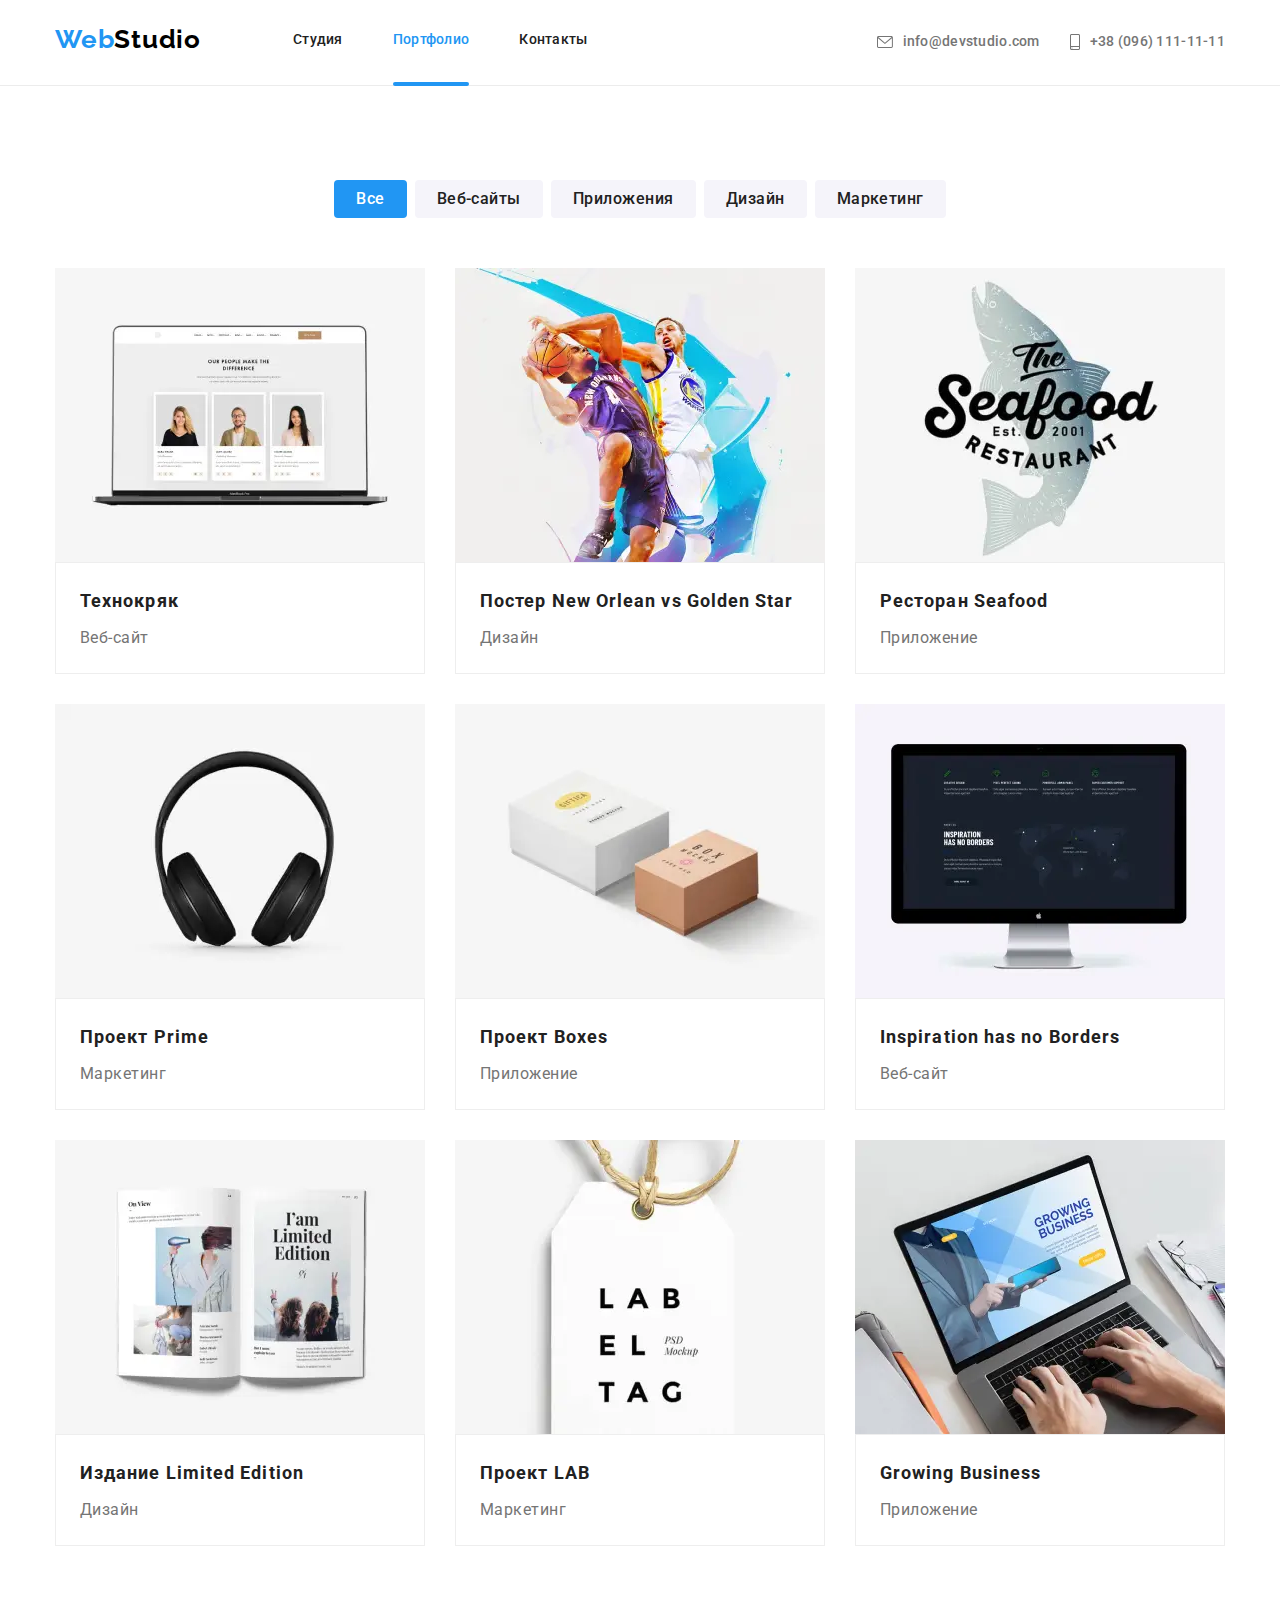
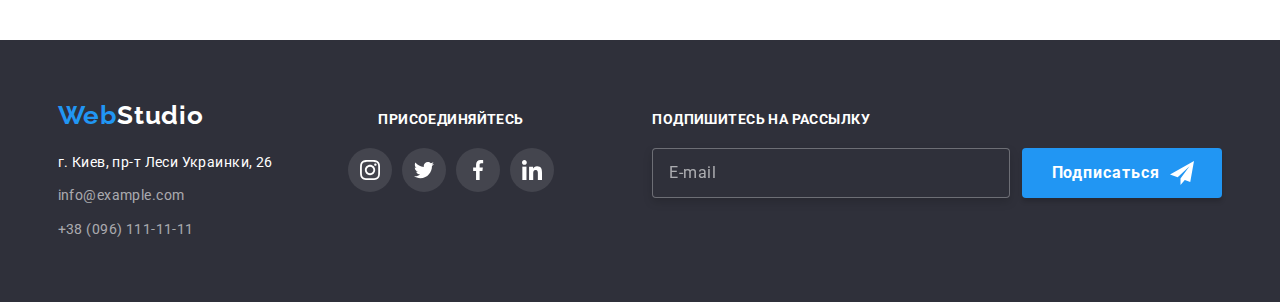
==== commit ef3a1877: "gotovo" ====
--- a/portfolio.html
+++ b/portfolio.html
@@ -28,12 +28,10 @@
           >
           <ul class="site-nav list">
             <li class="site-nav__item">
-              <a class="site-nav__link link current" href="./index.html"
-                >Студия</a
-              >
+              <a class="site-nav__link link" href="./index.html">Студия</a>
             </li>
             <li class="site-nav__item">
-              <a class="site-nav__link link" href="./portfolio.html"
+              <a class="site-nav__link link current" href="./portfolio.html"
                 >Портфолио</a
               >
             </li>
@@ -202,7 +200,11 @@
                       "
                     />
 
-                    <img src="#" alt="изображение веб-сайта на экране" />
+                    <img
+                      src="#"
+                      class="image"
+                      alt="изображение веб-сайта на экране"
+                    />
                   </picture>
 
                   <p class="development__overlay">
@@ -274,6 +276,7 @@
                     />
                     <img
                       src="#"
+                      class="image"
                       alt="изображение двух баскетболистов на постере"
                     />
                   </picture>
@@ -349,6 +352,7 @@
                     />
                     <img
                       src="#"
+                      class="image"
                       alt="изображение рыбы на фоне логотипа ресторана"
                     />
                   </picture>
@@ -420,7 +424,7 @@
                         ./images/portfolio/image-4-mob@2x.jpg 2x
                       "
                     />
-                    <img src="#" alt="изображение наушников" />
+                    <img src="#" class="image" alt="изображение наушников" />
                   </picture>
 
                   <p class="development__overlay">
@@ -490,7 +494,7 @@
                         ./images/portfolio/image-5-mob@2x.jpg 2x
                       "
                     />
-                    <img src="#" alt="избражение две коробки" />
+                    <img src="#" class="image" alt="избражение две коробки" />
                   </picture>
 
                   <p class="development__overlay">
@@ -560,7 +564,11 @@
                         ./images/portfolio/image-6-mob@2x.jpg 2x
                       "
                     />
-                    <img src="#" alt="изображение веб-сайта на экране" />
+                    <img
+                      src="#"
+                      class="image"
+                      alt="изображение веб-сайта на экране"
+                    />
                   </picture>
 
                   <p class="development__overlay">
@@ -632,7 +640,7 @@
                         ./images/portfolio/image-7-mob@2x.jpg 2x
                       "
                     />
-                    <img src="#" alt="открытый журнал" />
+                    <img src="#" class="image" alt="открытый журнал" />
                   </picture>
 
                   <p class="development__overlay">
@@ -702,7 +710,11 @@
                         ./images/portfolio/image-8-mob@2x.jpg 2x
                       "
                     />
-                    <img src="#" alt="изображение бирка на веревке" />
+                    <img
+                      src="#"
+                      class="image"
+                      alt="изображение бирка на веревке"
+                    />
                   </picture>
 
                   <p class="development__overlay">
@@ -772,7 +784,11 @@
                         ./images/portfolio/image-9-mob@2x.jpg 2x
                       "
                     />
-                    <img src="#" alt="изображение веб-сайта на экране" />
+                    <img
+                      src="#"
+                      class="image"
+                      alt="изображение веб-сайта на экране"
+                    />
                   </picture>
 
                   <p class="development__overlay">
--- a/css/main.min.css
+++ b/css/main.min.css
@@ -1,2 +1,2 @@
-:root{--main-font: "Roboto", sans-serif;--secondary-font: "Raleway", sans-serif;--accent-color: #2196f3;--main-color: #212121;--secondary-color: #757575}.visually-hidden{position:absolute !important;clip:rect(1px 1px 1px 1px);clip:rect(1px, 1px, 1px, 1px);padding:0 !important;border:0 !important;height:1px !important;width:1px !important;overflow:hidden}h1,h2,h3,h4,h5,h6,p{margin-top:0;margin-bottom:0}ul,ol{margin-top:0;margin-bottom:0;padding-left:0}img{display:block}body{font-family:var(--main-font);font-weight:400;color:var(--main-color)}.link,.contact-link,.logo-link{text-decoration:none}.list{list-style:none;padding:0;margin:0}.container{padding-left:15px;padding-right:15px}@media screen and (min-width: 480px){.container{width:480px;margin:0 auto}}@media screen and (min-width: 768px){.container{width:768px}}@media screen and (min-width: 1200px){.container{width:1200px}}.hero-btn{font-family:inherit;background:var(--accent-color);font-weight:700;font-size:16px;line-height:1.87;display:flex;align-items:center;letter-spacing:0.06em;color:#ffffff;cursor:pointer;border-radius:4px;border:none;padding:10px 32px;text-align:center;margin-left:auto;margin-right:auto;transition-duration:250ms;transition-timing-function:cubic-bezier(0.4, 0, 0.2, 1)}.hero-btn:hover,.hero-btn:focus{background:#188ce8}.social-list{display:flex;justify-content:space-between;align-items:center}.social-list__link{display:flex;align-items:center;justify-content:center;width:44px;height:44px;border-radius:50%;background-color:#ffffff;fill:#afb1b8;transition-duration:250ms;transition-timing-function:cubic-bezier(0.4, 0, 0.2, 1)}.social-list__link:hover,.social-list__link:focus{background:var(--accent-color);fill:#ffffff}.social-list__icon{width:20px;height:20px}.footer-list{display:flex;align-items:center;justify-content:center}.footer-list__item{display:flex;align-items:center;justify-content:center;margin-right:10px}.footer-list__item:last-child{margin-right:0}.footer-list__link{display:flex;align-items:center;justify-content:center;width:44px;height:44px;border-radius:50%;background-color:rgba(255,255,255,0.1);fill:#ffffff}.footer-list__link:hover,.footer-list__link:focus{background:var(--accent-color)}.footer-list__icon{width:20px;height:20px}.footer-btn{position:relative;width:200px;height:50px;padding-top:10px;padding-bottom:10px;padding-right:62px;padding-left:29px;font-family:inherit;background:var(--accent-color);font-weight:700;font-size:16px;line-height:1.87;letter-spacing:0.06em;color:#ffffff;box-shadow:0px 4px 4px rgba(0,0,0,0.15);border-radius:4px;border:none;cursor:pointer;transition-duration:250ms;transition-timing-function:cubic-bezier(0.4, 0, 0.2, 1)}.footer-btn:hover,.footer-btn:focus{background:#188ce8}.footer-btn__icon{position:absolute;top:13px;right:28px}.backdrop{position:fixed;top:0;left:0;width:100vw;height:100vh;background:rgba(0,0,0,0.2);opacity:1;transition:opacity 250ms cubic-bezier(0.4, 0, 0.2, 1),visibility 250ms cubic-bezier(0.4, 0, 0.2, 1)}.backdrop.is-hidden{opacity:0;pointer-events:none}@media screen and (max-width: 1199px){.modal-window{position:absolute;top:50%;left:50%;min-width:450px;min-height:609px;background-color:#ffffff;transform:translate(-50%, -50%);padding:40px}.close-window{position:absolute;top:8px;right:8px;width:30px;height:30px;background-color:#ffffff;border-radius:50%;border:1px solid rgba(0,0,0,0.1);padding:0;cursor:pointer}.close-window__icon{position:absolute;top:50%;left:50%;transform:translate(-50%, -50%);transition-duration:250ms;transition-timing-function:cubic-bezier(0.4, 0, 0.2, 1)}.close-window__icon:hover,.close-window__icon:focus{fill:var(--accent-color)}}@media screen and (min-width: 1200px){.modal-window{position:absolute;top:50%;left:50%;min-width:528px;min-height:581px;background-color:#ffffff;transform:translate(-50%, -50%);padding:40px}.close-window{position:absolute;top:8px;right:8px;width:30px;height:30px;background-color:#ffffff;border-radius:50%;border:1px solid rgba(0,0,0,0.1);padding:0;cursor:pointer}.close-window__icon{position:absolute;top:50%;left:50%;transform:translate(-50%, -50%);transition-duration:250ms;transition-timing-function:cubic-bezier(0.4, 0, 0.2, 1)}.close-window__icon:hover,.close-window__icon:focus{fill:var(--accent-color)}}@media screen and (max-width: 1199px){.modal-form{display:flex;flex-direction:column}.modal-form__text{font-weight:700;font-size:20px;line-height:1.5;text-align:center;letter-spacing:0.03em;color:var(--main-color)}.modal-form__field{font-weight:400;font-size:12px;line-height:1.16;letter-spacing:0.01em;color:var(--secondary-color);margin-bottom:10px}.modal-form__wrapper{position:relative;display:block;margin-top:4px}.modal-form__input{width:100%;height:40px;border:1px solid rgba(33,33,33,0.2);border-radius:4px;padding-left:42px;transition:border-color 250ms cubic-bezier(0.4, 0, 0.2, 1)}.modal-form__input:focus{outline:none;border-color:var(--accent-color)}.modal-form__icon{position:absolute;top:50%;left:12px;transform:translateY(-50%);display:block;width:18px;height:18px;fill:var(--main-color);transition:fill 250ms cubic-bezier(0.4, 0, 0.2, 1)}.modal-form__input:focus+.modal-form__icon{fill:var(--accent-color)}.modal-form__message{width:100%;height:120px;margin-top:4px;color:#000000;border:1px solid rgba(33,33,33,0.2);border-radius:4px;padding:12px 16px;resize:none;transition:border-color 250ms cubic-bezier(0.4, 0, 0.2, 1)}.modal-form__message::placeholder{color:rgba(117,117,117,0.5)}.modal-form__message:focus{outline:none;border-color:var(--accent-color)}.modal-form__checkbox-label{display:flex;align-items:center;justify-content:center;font-size:12px;line-height:1.16;letter-spacing:0.03em;color:var(--secondary-color);margin-bottom:30px;margin-left:3px}.modal-form__checkbox-label::before{display:block;content:"";width:16px;height:15px;border:1px solid var(--main-color);border-radius:2px;cursor:pointer;margin-right:8px}.modal-form__checkbox:checked+.modal-form__checkbox-label::before{background-image:url("../images/vector.svg");background-color:var(--accent-color);background-repeat:no-repeat;background-size:contain;border:none;border-radius:2px;background-position:center}.modal-form__checkbox:focus+.modal-form__checkbox-label::before{outline:1px solid var(--main-color)}.modal-form__link{color:var(--accent-color)}}.modal-form__button{font-family:inherit;background:var(--accent-color);font-weight:700;font-size:16px;line-height:1.87;display:flex;align-items:center;letter-spacing:0.06em;color:#ffffff;cursor:pointer;border-radius:4px;border:none;padding:10px 56px;text-align:center;margin-left:auto;margin-right:auto;transition-duration:250ms;transition-timing-function:cubic-bezier(0.4, 0, 0.2, 1)}.modal-form__button:hover,.modal-form__button:focus{background:#188ce8}@media screen and (min-width: 1200px){.modal-form{display:flex;flex-direction:column}.modal-form__text{font-weight:700;font-size:20px;line-height:1.15;text-align:center;letter-spacing:0.03em;color:var(--main-color);margin-bottom:12px}.modal-form__field{font-weight:400;font-size:12px;line-height:1.16;letter-spacing:0.01em;color:var(--secondary-color);margin-bottom:10px}.modal-form__wrapper{position:relative;display:block;margin-top:4px}.modal-form__input{width:100%;height:40px;border:1px solid rgba(33,33,33,0.2);border-radius:4px;padding-left:42px;transition:border-color 250ms cubic-bezier(0.4, 0, 0.2, 1)}.modal-form__input:focus{outline:none;border-color:var(--accent-color)}.modal-form__icon{position:absolute;top:50%;left:12px;transform:translateY(-50%);display:block;width:18px;height:18px;fill:var(--main-color);transition:fill 250ms cubic-bezier(0.4, 0, 0.2, 1)}.modal-form__input:focus+.modal-form__icon{fill:var(--accent-color)}.modal-form__message{width:100%;height:120px;margin-top:4px;color:#000000;border:1px solid rgba(33,33,33,0.2);border-radius:4px;padding:12px 16px;resize:none;transition:border-color 250ms cubic-bezier(0.4, 0, 0.2, 1)}.modal-form__message::placeholder{color:rgba(117,117,117,0.5)}.modal-form__message:focus{outline:none;border-color:var(--accent-color)}.modal-form__checkbox-label{display:flex;align-items:center;justify-content:center;font-size:14px;line-height:1.71;letter-spacing:0.03em;color:var(--secondary-color);margin-bottom:30px;margin-left:14px}.modal-form__checkbox-label::before{display:block;content:"";width:16px;height:15px;border:1px solid var(--main-color);border-radius:2px;cursor:pointer;margin-right:8px}.modal-form__checkbox:checked+.modal-form__checkbox-label::before{background-image:url("../images/vector.svg");background-color:var(--accent-color);background-repeat:no-repeat;background-size:contain;border:none;border-radius:2px;background-position:center}.modal-form__checkbox:focus+.modal-form__checkbox-label::before{outline:1px solid var(--main-color)}.modal-form__link{color:var(--accent-color)}.modal-form__button{font-family:inherit;background:var(--accent-color);font-weight:700;font-size:16px;line-height:1.87;display:flex;align-items:center;letter-spacing:0.06em;color:#ffffff;cursor:pointer;border-radius:4px;border:none;padding:10px 56px;text-align:center;margin-left:auto;margin-right:auto;transition-duration:250ms;transition-timing-function:cubic-bezier(0.4, 0, 0.2, 1)}.modal-form__button:hover,.modal-form__button:focus{background:#188ce8}}.site-nav{display:none}.contact{display:none}.header{padding-top:16px;padding-bottom:16px}.header__container{display:flex;justify-content:space-between;align-items:center}.logo-link__web{color:var(--accent-color);font-family:var(--secondary-font);font-weight:700;font-size:26px;line-height:1.19;letter-spacing:0.03em}.logo-link__studio{color:#000000;font-family:var(--secondary-font);font-weight:700;font-size:26px;line-height:1.19;letter-spacing:0.03em}.burger-btn{background-color:transparent;border:none;padding:0;line-height:0}.burger-btn__icon{width:40px;height:40px;fill:#000000}.mobile-menu{position:fixed;z-index:100;left:0;top:0;width:100vw;height:100vh;background-color:#ffffff;overflow:auto;opacity:0;visibility:hidden;pointer-events:none;transition:cubic-bezier(0.4, 0, 0.2, 1)}.mobile-menu.is-open{opacity:1;visibility:visible;pointer-events:auto}.mobile-menu__close-btn{position:absolute;top:10px;right:15px}.mobile-menu__container{position:relative;min-height:200px;padding-top:48px;padding-bottom:48px;padding-left:40px}.close-btn{background-color:transparent;border:none;padding:0;line-height:0}.close-btn__icon{width:40px;height:40px;transition-duration:250ms;transition-timing-function:cubic-bezier(0.4, 0, 0.2, 1)}.close-btn__icon:hover,.close-btn__icon:focus{fill:var(--accent-color)}@media screen and (max-width: 767px){.nav-list{margin-bottom:302px}.nav-list__item{margin-bottom:32px}.nav-list__item:last-child{margin-bottom:0}.nav-list__link{font-weight:500;font-size:40px;line-height:1.17;letter-spacing:0.02em;color:var(--main-color)}.nav-list__link.current{color:var(--accent-color)}.mobile-contact{margin-bottom:64px}.mobile-contact__item{margin-bottom:32px}.mobile-contact__item:last-child{margin-bottom:0}.mobile-contact__link-tel{font-weight:500;font-size:34px;line-height:1.17px;letter-spacing:0.02em;color:var(--secondary-color);transition-duration:250ms;transition-timing-function:cubic-bezier(0.4, 0, 0.2, 1)}.mobile-contact__link-tel:focus{color:var(--accent-color)}.mobile-contact__link-mail{font-weight:500;font-size:24px;line-height:1.16;letter-spacing:0.02em;color:var(--secondary-color);transition-duration:250ms;transition-timing-function:cubic-bezier(0.4, 0, 0.2, 1)}.mobile-contact__link-mail:focus{color:var(--accent-color)}.mobile-social{display:flex;justify-content:space-between}.mobile-social__item{padding-right:10px;border-right:1px solid rgba(33,33,33,0.2)}.mobile-social__item:last-child{padding-right:0;margin-right:0;border-right:0}.mobile-social__link{font-weight:500;font-size:18px;line-height:1.22;letter-spacing:0.02em;color:var(--accent-color);margin-right:10px}}@media screen and (min-width: 768px){.burger-btn{display:none}.header{background:#ffffff;padding-top:26px;padding-bottom:26px;border-bottom:1px solid #ececec}.header__container{display:flex;align-items:center;justify-content:space-between}.navigation{display:flex;align-items:center}.logo-link{margin-right:88px}.site-nav{display:flex;align-items:center}.site-nav__item:not(:last-child){margin-right:50px}.site-nav__link{position:relative;font-weight:500;font-size:14px;line-height:1.14;letter-spacing:0.02em;color:var(--main-color);transition-duration:250ms;transition-timing-function:cubic-bezier(0.4, 0, 0.2, 1)}.site-nav__link:hover,.site-nav__link:focus{color:var(--accent-color)}.site-nav__link.current{color:var(--accent-color)}.site-nav__link.current::after{position:absolute;content:"";width:100%;height:4px;border-radius:2px;background-color:var(--accent-color);display:block;bottom:-48px}.contact{display:block}.contact__item{margin-bottom:10px}.contact__item:last-child{margin-right:0}.contact__link{font-weight:500;font-size:12px;line-height:1.16;letter-spacing:0.02em;color:var(--secondary-color);transition-duration:250ms;transition-timing-function:cubic-bezier(0.4, 0, 0.2, 1)}.contact__link:hover,.contact__link:focus{color:var(--accent-color)}.contact__icon-envelope{margin-right:10px;fill:currentColor}.contact__icon-smartphone{margin-right:10px;fill:currentColor}}@media screen and (min-width: 1200px){.header{padding-top:24px;padding-bottom:25px}.header__container{align-items:baseline}.logo-link{margin-right:92px}.site-nav__link{position:relative;font-weight:500;font-size:14px;line-height:1.14;letter-spacing:0.02em;color:var(--main-color);transition-duration:250ms;transition-timing-function:cubic-bezier(0.4, 0, 0.2, 1)}.site-nav__link:hover,.site-nav__link:focus{color:var(--accent-color)}.site-nav__link.current{color:var(--accent-color)}.site-nav__link.current::after{position:absolute;content:"";width:100%;height:4px;border-radius:2px;background-color:var(--accent-color);display:block;bottom:-39px}.contact{display:flex;align-items:center}.contact__item{margin-right:30px}.contact__item:last-child{margin-right:0}.contact__link{display:flex;align-items:center;font-size:14px;line-height:1.14}}.hero{background-image:linear-gradient(rgba(47,48,58,0.4), rgba(47,48,58,0.4)),url("./../images/hero/hero-bg-mob.jpg,./../hero-bg-mob@2x.jpg");max-width:1600px;background-size:cover;background-repeat:no-repeat;background-position:center;text-align:center}.hero-page{padding-bottom:118px;padding-top:118px}.hero-page__title{font-weight:900;font-size:26px;line-height:1.61;letter-spacing:0.06em;text-transform:uppercase;color:#ffffff;margin-bottom:30px}@media screen and (min-width: 768px){.hero{background-image:linear-gradient(rgba(47,48,58,0.4), rgba(47,48,58,0.4)),url("./../images/hero/hero-bg-tablet.jpg,./../hero-bg-tablet@2x.jpg")}}@media screen and (min-width: 1200px){.hero{background-image:linear-gradient(rgba(47,48,58,0.4), rgba(47,48,58,0.4)),url("./../images/hero/hero-bg-desktop.jpg,./../hero-bg-desktop@2x.jpg")}.hero-page{padding-bottom:200px;padding-top:200px}.hero-page__title{font-size:44px;line-height:1.36}}.features-section{background:#ffffff}.features{padding-top:60px;padding-bottom:60px}.features__item{margin-bottom:30px}.features__item:last-child{margin-bottom:0}.features__wrapper{display:flex;align-items:center;justify-content:center;background:#f5f4fa;max-width:450px;height:120px;border-radius:4px;margin-bottom:30px}.features__icon{width:70px;height:70px}.features__title{display:flex;justify-content:center;font-weight:700;font-size:14px;line-height:1.14;letter-spacing:0.03em;text-transform:uppercase;color:var(--main-color);margin-top:0;margin-bottom:10px}.features__text{font-size:14px;line-height:1.71;letter-spacing:0.03em;color:var(--secondary-color);margin-top:0}@media screen and (min-width: 768px){.features{display:flex;flex-wrap:wrap;margin-right:-30px;margin-bottom:-30px}.features__item{margin-right:30px;flex-basis:calc((100% - 60px) / 2)}.features__item:nth-last-child(-n+2){margin-bottom:0}.features__wrapper{width:354px}.features__title{display:block}}@media screen and (min-width: 1200px){.features-container{display:flex;align-items:center}.features{flex-wrap:unset;margin:0;padding-top:94px;padding-bottom:94px}.features__item{margin-right:30px;margin-bottom:0}.features__item:last-child{margin-right:0}.features__wrapper{width:270px}}.projects-section{display:none}@media screen and (min-width: 1200px){.projects-section{display:block;background:#ffffff}.project{padding-bottom:94px}.project__title{font-weight:700;font-size:36px;line-height:1.16;text-align:center;letter-spacing:0.03em;color:var(--main-color);margin-top:0;margin-bottom:50px}.project-list{display:flex;align-items:center;justify-content:space-between}.project-list__item{width:370px;height:294px;margin-right:30px}.project-list__item:last-child{margin-right:0}.project-list__image{position:relative}.project-list__overlay{position:absolute;bottom:0;left:0;width:100%;height:70px;background:rgba(47,48,58,0.8);font-weight:700;font-size:14px;line-height:1.14;text-align:center;letter-spacing:0.03em;text-transform:uppercase;color:#ffffff;padding-top:27px}}.team-section{background:#f5f4fa}.team{padding-top:60px;padding-bottom:60px}.team__title{font-weight:700;font-size:28px;line-height:1.17px;text-align:center;letter-spacing:0.03em;color:var(--main-color);margin-bottom:30px}.team-list__item{margin-bottom:30px;background:#ffffff;box-shadow:0px 1px 3px rgba(0,0,0,0.12),0px 1px 1px rgba(0,0,0,0.14),0px 2px 1px rgba(0,0,0,0.2);border-radius:0px 0px 4px 4px}.team-list__item:last-child{margin-bottom:0}.team-picture{display:flex}.person-image{width:100%}.person{padding-top:30px;padding-bottom:24px;margin-left:auto;margin-right:auto;max-width:206px}.person__name{font-weight:500;font-size:16px;line-height:1.18;letter-spacing:0.03em;color:var(--main-color);text-align:center}.person__position{font-size:16px;line-height:1.18;letter-spacing:0.03em;color:var(--secondary-color);text-align:center;margin-top:10px;margin-bottom:16px}@media screen and (min-width: 768px){.team-list{display:flex;flex-wrap:wrap;margin-right:-30px;margin-bottom:-30px}.team-list__item{width:354px;height:536px;margin-right:30px;margin-bottom:30px;flex-basis:calc((100% - 60px) / 2)}.team-list__item:nth-last-child(-n+2){margin-bottom:0}.team-list__item:last-child{margin-right:0}}@media screen and (min-width: 1200px){.team{padding-top:94px;padding-bottom:94px}.team__title{font-size:36px;line-height:1.16;margin-bottom:50px}.team-list{flex-wrap:unset;margin-right:0;margin-bottom:0}.team-list__item{width:270px;height:428px;margin-right:30px;margin-bottom:0}.team-list__item:last-child{margin-right:0}.person{padding-bottom:30px}}@media screen and (max-width: 480px){.clients-section{background:#ffffff}.clients-container{padding-top:60px;padding-bottom:60px}.clients-container__title{font-weight:700;font-size:28px;line-height:1.17;text-align:center;letter-spacing:0.03em;color:var(--main-color);margin-bottom:30px}.client{margin-bottom:-30px}.client__item{margin-bottom:30px}.client__item:last-child{margin-bottom:0px}.client__link{display:flex;align-items:center;justify-content:center;border:1px solid #afb1b8;border-radius:4px;height:92px;fill:#afb1b8;transition-duration:250ms;transition-timing-function:cubic-bezier(0.4, 0, 0.2, 1)}.client__link:hover,.client__link:focus{fill:var(--accent-color)}.client__link:hover,.client__link:focus{border:1px solid var(--accent-color)}}@media screen and (min-width: 480px){.clients-section{background:#ffffff}.clients-container{padding-top:60px;padding-bottom:60px}.clients-container__title{font-weight:700;font-size:28px;line-height:1.17;text-align:center;letter-spacing:0.03em;color:var(--main-color);margin-bottom:30px}.client{display:flex;flex-wrap:wrap;margin-bottom:-30px}.client__item{display:flex;align-items:center;justify-content:space-between;margin-bottom:30px;flex-basis:calc((100%-60px) / 2)}.client__item:nth-last-child(-n+2){margin-bottom:0px}.client__link{display:flex;align-items:center;justify-content:center;border:1px solid #afb1b8;border-radius:4px;width:210px;height:92px;fill:#afb1b8;transition-duration:250ms;transition-timing-function:cubic-bezier(0.4, 0, 0.2, 1)}.client__link:hover,.client__link:focus{fill:var(--accent-color)}.client__link:hover,.client__link:focus{border:1px solid var(--accent-color)}}@media screen and (min-width: 768px){.client{justify-content:center}.client__item{margin-right:30px;flex-basis:0}.client__item:nth-last-child(-n+3){margin-bottom:0px}.client__item:nth-child(3n+3){margin-right:0}.client__link{width:226px;height:92px}}@media screen and (min-width: 1200px){.clients-container{padding-top:94px;padding-bottom:94px}.clients-container__title{font-size:36px;line-height:1.16;margin-bottom:50px}.client{flex-wrap:nowrap;margin-right:0;margin-bottom:0}.client__item{margin-right:30px;margin-bottom:0}.client__item:nth-child(3n+3){margin-right:30px}.client__item:last-child{margin-right:0}.client__link{width:172px;height:94px}}.footer{background:#2f303a}.footer-container{padding-top:60px;padding-bottom:60px}.footer-contacts{text-align:center;margin-bottom:60px}.footer-logo{text-decoration:none}.footer-logo__studio{font-family:var(--secondary-font);font-weight:700;font-size:26px;line-height:1.19;letter-spacing:0.03em;color:#ffffff}.address-company{color:#ffffff;font-style:normal;font-size:14px;line-height:1.71;letter-spacing:0.03em;margin-top:20px}.address__link-item{margin-top:10px}.address__link{text-decoration:none;font-size:14px;line-height:1.71;letter-spacing:0.03em;color:rgba(255,255,255,0.6);display:inline-block;transition-duration:250ms;transition-timing-function:cubic-bezier(0.4, 0, 0.2, 1)}.address__link:hover,.address__link:focus{color:var(--accent-color)}.footer-social{margin-bottom:60px}.footer-social__text{text-align:center;font-weight:700;font-size:14px;line-height:1.14;letter-spacing:0.03em;text-transform:uppercase;color:#ffffff;margin-bottom:20px}.subscription{text-align:center}.subscription__text{font-weight:700;font-size:14px;line-height:1.14;letter-spacing:0.03em;text-transform:uppercase;color:#ffffff;margin-bottom:20px}.footer-form__email{margin-bottom:20px;padding-top:15px;padding-bottom:15px;padding-left:16px;color:#ffffff;background-color:#2f303a;border:1px solid rgba(255,255,255,0.3);filter:drop-shadow(0px 4px 4px rgba(0,0,0,0.15));border-radius:4px}.footer-form__email::placeholder{font-weight:400;font-size:16px;line-height:1.25;letter-spacing:0.03em;color:rgba(255,255,255,0.6)}@media screen and (min-width: 480px){.footer-form__email{width:450px}}@media screen and (min-width: 768px){.footer-container{display:flex;flex-wrap:wrap;justify-content:space-around;align-items:baseline}.footer-contacts{display:flex;flex-direction:column;margin-bottom:60px}.footer-social{margin-bottom:0}.footer-form{display:flex;flex-direction:column;align-items:center}}@media screen and (min-width: 1200px){.footer-container{display:flex;align-items:baseline}.footer-contacts{display:block;text-align:left;margin-right:70px;margin-bottom:0}.footer-logo{display:inline-block;margin-right:0px}.footer-social{margin-right:93px}.subscription{text-align:left}.footer-form{display:flex;flex-direction:row;align-items:stretch}.footer-form__email{width:358px;margin-right:12px}}.developments-section{background:#ffffff}.developments-container{padding-top:60px;padding-bottom:60px}.catalog-nav{display:flex;flex-wrap:wrap;margin-bottom:40px;list-style:none}.catalog-nav__item{margin-right:8px;margin-bottom:15px}.catalog-nav__item:nth-child(3){margin-right:0}.catalog-nav__item:nth-child(n+4){margin-bottom:0}.catalog-nav__item:last-child{margin-right:0}.catalog-nav__btn{font-family:inherit;background:#f5f4fa;font-weight:500;font-size:16px;line-height:1.62;text-align:center;letter-spacing:0.03em;color:var(--main-color);border-radius:4px;cursor:pointer;border:none;padding:6px 22px;transition-duration:250ms;transition-timing-function:cubic-bezier(0.4, 0, 0.2, 1)}.catalog-nav__btn:hover,.catalog-nav__btn:focus{background-color:var(--accent-color);color:#ffffff;box-shadow:0px 3px 1px rgba(0,0,0,0.1),0px 1px 2px rgba(0,0,0,0.08),0px 2px 2px rgba(0,0,0,0.12);border-radius:4px}.catalog-nav__btn.current{background-color:var(--accent-color);color:#ffffff}.development__item{margin-bottom:30px;transition-duration:250ms;transition-timing-function:cubic-bezier(0.4, 0, 0.2, 1)}.development__item:hover{box-shadow:0px 1px 1px rgba(0,0,0,0.12),0px 4px 4px rgba(0,0,0,0.06),1px 4px 6px rgba(0,0,0,0.16)}.development__link{text-decoration:none;display:block}.development__link:hover .development__overlay,.development__link:focus .development__overlay{transform:translateY(0%)}.development__image{position:relative;overflow:hidden}.development__overlay{position:absolute;top:0;left:0;width:100%;height:100%;background:rgba(33,150,243,0.9);color:#ffffff;overflow:auto;font-weight:400;font-size:18px;line-height:1.55;letter-spacing:0.03em;padding:77px 24px;transform:translateY(100%);transition-duration:250ms;transition-timing-function:cubic-bezier(0.4, 0, 0.2, 1)}.development__description{padding:20px 24px;border:1px solid #eeeeee}.development__name{font-weight:700;font-size:18px;line-height:2;letter-spacing:0.06em;color:var(--main-color);margin-bottom:4px}.development__section-app{font-size:16px;line-height:1.87;letter-spacing:0.03em;color:var(--secondary-color)}@media screen and (min-width: 768px){.catalog-nav{justify-content:center;align-items:baseline;margin-bottom:30px}.catalog-nav__item{margin-right:8px;margin-bottom:0}.catalog-nav__item:nth-child(3){margin-right:8px}.catalog-nav__item:last-child{margin-right:0px}.development{display:flex;flex-wrap:wrap;margin-bottom:-30px;margin-left:-30px}.development__item{display:flex;margin-bottom:30px;margin-left:30px;flex-basis:calc((100% - 60px) / 2)}.development__link{display:flex;flex-direction:column}.development__overlay{padding:49px 24px}.development__description{flex-grow:1}}@media screen and (min-width: 1200px){.developments-container{padding-top:94px;padding-bottom:94px}.catalog-nav{margin-bottom:50px}.development__item{flex-basis:unset}.development__link{display:block}.development__overlay{padding:63px 24px}}
+:root{--main-font: "Roboto", sans-serif;--secondary-font: "Raleway", sans-serif;--accent-color: #2196f3;--main-color: #212121;--secondary-color: #757575}.visually-hidden{position:absolute !important;clip:rect(1px 1px 1px 1px);clip:rect(1px, 1px, 1px, 1px);padding:0 !important;border:0 !important;height:1px !important;width:1px !important;overflow:hidden}h1,h2,h3,h4,h5,h6,p{margin-top:0;margin-bottom:0}ul,ol{margin-top:0;margin-bottom:0;padding-left:0}img{display:block}body{font-family:var(--main-font);font-weight:400;color:var(--main-color)}.link,.contact-link,.logo-link{text-decoration:none}.list{list-style:none;padding:0;margin:0}.container{padding-left:15px;padding-right:15px}@media screen and (min-width: 480px){.container{width:480px;margin:0 auto}}@media screen and (min-width: 768px){.container{width:768px}}@media screen and (min-width: 1200px){.container{width:1200px}}.hero-btn{font-family:inherit;background:var(--accent-color);font-weight:700;font-size:16px;line-height:1.87;display:flex;align-items:center;letter-spacing:0.06em;color:#ffffff;cursor:pointer;border-radius:4px;border:none;padding:10px 32px;text-align:center;margin-left:auto;margin-right:auto;transition-duration:250ms;transition-timing-function:cubic-bezier(0.4, 0, 0.2, 1)}.hero-btn:hover,.hero-btn:focus{background:#188ce8}.social-list{display:flex;justify-content:space-between;align-items:center}.social-list__link{display:flex;align-items:center;justify-content:center;width:44px;height:44px;border-radius:50%;background-color:#ffffff;fill:#afb1b8;transition-duration:250ms;transition-timing-function:cubic-bezier(0.4, 0, 0.2, 1)}.social-list__link:hover,.social-list__link:focus{background:var(--accent-color);fill:#ffffff}.social-list__icon{width:20px;height:20px}.footer-list{display:flex;align-items:center;justify-content:center}.footer-list__item{display:flex;align-items:center;justify-content:center;margin-right:10px}.footer-list__item:last-child{margin-right:0}.footer-list__link{display:flex;align-items:center;justify-content:center;width:44px;height:44px;border-radius:50%;background-color:rgba(255,255,255,0.1);fill:#ffffff}.footer-list__link:hover,.footer-list__link:focus{background:var(--accent-color)}.footer-list__icon{width:20px;height:20px}.footer-btn{position:relative;width:200px;height:50px;padding-top:10px;padding-bottom:10px;padding-right:62px;padding-left:29px;font-family:inherit;background:var(--accent-color);font-weight:700;font-size:16px;line-height:1.87;letter-spacing:0.06em;color:#ffffff;box-shadow:0px 4px 4px rgba(0,0,0,0.15);border-radius:4px;border:none;cursor:pointer;transition-duration:250ms;transition-timing-function:cubic-bezier(0.4, 0, 0.2, 1)}.footer-btn:hover,.footer-btn:focus{background:#188ce8}.footer-btn__icon{position:absolute;top:13px;right:28px}.backdrop{position:fixed;top:0;left:0;width:100vw;height:100vh;background:rgba(0,0,0,0.2);opacity:1;transition:opacity 250ms cubic-bezier(0.4, 0, 0.2, 1),visibility 250ms cubic-bezier(0.4, 0, 0.2, 1)}.backdrop.is-hidden{opacity:0;pointer-events:none}@media screen and (max-width: 1199px){.modal-window{position:absolute;top:50%;left:50%;min-width:450px;min-height:609px;background-color:#ffffff;transform:translate(-50%, -50%);padding:40px}.close-window{position:absolute;top:8px;right:8px;width:30px;height:30px;background-color:#ffffff;border-radius:50%;border:1px solid rgba(0,0,0,0.1);padding:0;cursor:pointer}.close-window__icon{position:absolute;top:50%;left:50%;transform:translate(-50%, -50%);transition-duration:250ms;transition-timing-function:cubic-bezier(0.4, 0, 0.2, 1)}.close-window__icon:hover,.close-window__icon:focus{fill:var(--accent-color)}}@media screen and (min-width: 1200px){.modal-window{position:absolute;top:50%;left:50%;min-width:528px;min-height:581px;background-color:#ffffff;transform:translate(-50%, -50%);padding:40px}.close-window{position:absolute;top:8px;right:8px;width:30px;height:30px;background-color:#ffffff;border-radius:50%;border:1px solid rgba(0,0,0,0.1);padding:0;cursor:pointer}.close-window__icon{position:absolute;top:50%;left:50%;transform:translate(-50%, -50%);transition-duration:250ms;transition-timing-function:cubic-bezier(0.4, 0, 0.2, 1)}.close-window__icon:hover,.close-window__icon:focus{fill:var(--accent-color)}}@media screen and (max-width: 1199px){.modal-form{display:flex;flex-direction:column}.modal-form__text{font-weight:700;font-size:20px;line-height:1.5;text-align:center;letter-spacing:0.03em;color:var(--main-color)}.modal-form__field{font-weight:400;font-size:12px;line-height:1.16;letter-spacing:0.01em;color:var(--secondary-color);margin-bottom:10px}.modal-form__wrapper{position:relative;display:block;margin-top:4px}.modal-form__input{width:100%;height:40px;border:1px solid rgba(33,33,33,0.2);border-radius:4px;padding-left:42px;transition:border-color 250ms cubic-bezier(0.4, 0, 0.2, 1)}.modal-form__input:focus{outline:none;border-color:var(--accent-color)}.modal-form__icon{position:absolute;top:50%;left:12px;transform:translateY(-50%);display:block;width:18px;height:18px;fill:var(--main-color);transition:fill 250ms cubic-bezier(0.4, 0, 0.2, 1)}.modal-form__input:focus+.modal-form__icon{fill:var(--accent-color)}.modal-form__message{width:100%;height:120px;margin-top:4px;color:#000000;border:1px solid rgba(33,33,33,0.2);border-radius:4px;padding:12px 16px;resize:none;transition:border-color 250ms cubic-bezier(0.4, 0, 0.2, 1)}.modal-form__message::placeholder{color:rgba(117,117,117,0.5)}.modal-form__message:focus{outline:none;border-color:var(--accent-color)}.modal-form__checkbox-label{display:flex;align-items:center;justify-content:center;font-size:12px;line-height:1.16;letter-spacing:0.03em;color:var(--secondary-color);margin-bottom:30px;margin-left:3px}.modal-form__checkbox-label::before{display:block;content:"";width:16px;height:15px;border:1px solid var(--main-color);border-radius:2px;cursor:pointer;margin-right:8px}.modal-form__checkbox:checked+.modal-form__checkbox-label::before{background-image:url("../images/vector.svg");background-color:var(--accent-color);background-repeat:no-repeat;background-size:contain;border:none;border-radius:2px;background-position:center}.modal-form__checkbox:focus+.modal-form__checkbox-label::before{outline:1px solid var(--main-color)}.modal-form__link{color:var(--accent-color)}}.modal-form__button{font-family:inherit;background:var(--accent-color);font-weight:700;font-size:16px;line-height:1.87;display:flex;align-items:center;letter-spacing:0.06em;color:#ffffff;cursor:pointer;border-radius:4px;border:none;padding:10px 56px;text-align:center;margin-left:auto;margin-right:auto;transition-duration:250ms;transition-timing-function:cubic-bezier(0.4, 0, 0.2, 1)}.modal-form__button:hover,.modal-form__button:focus{background:#188ce8}@media screen and (min-width: 1200px){.modal-form{display:flex;flex-direction:column}.modal-form__text{font-weight:700;font-size:20px;line-height:1.15;text-align:center;letter-spacing:0.03em;color:var(--main-color);margin-bottom:12px}.modal-form__field{font-weight:400;font-size:12px;line-height:1.16;letter-spacing:0.01em;color:var(--secondary-color);margin-bottom:10px}.modal-form__wrapper{position:relative;display:block;margin-top:4px}.modal-form__input{width:100%;height:40px;border:1px solid rgba(33,33,33,0.2);border-radius:4px;padding-left:42px;transition:border-color 250ms cubic-bezier(0.4, 0, 0.2, 1)}.modal-form__input:focus{outline:none;border-color:var(--accent-color)}.modal-form__icon{position:absolute;top:50%;left:12px;transform:translateY(-50%);display:block;width:18px;height:18px;fill:var(--main-color);transition:fill 250ms cubic-bezier(0.4, 0, 0.2, 1)}.modal-form__input:focus+.modal-form__icon{fill:var(--accent-color)}.modal-form__message{width:100%;height:120px;margin-top:4px;color:#000000;border:1px solid rgba(33,33,33,0.2);border-radius:4px;padding:12px 16px;resize:none;transition:border-color 250ms cubic-bezier(0.4, 0, 0.2, 1)}.modal-form__message::placeholder{color:rgba(117,117,117,0.5)}.modal-form__message:focus{outline:none;border-color:var(--accent-color)}.modal-form__checkbox-label{display:flex;align-items:center;justify-content:center;font-size:14px;line-height:1.71;letter-spacing:0.03em;color:var(--secondary-color);margin-bottom:30px;margin-left:14px}.modal-form__checkbox-label::before{display:block;content:"";width:16px;height:15px;border:1px solid var(--main-color);border-radius:2px;cursor:pointer;margin-right:8px}.modal-form__checkbox:checked+.modal-form__checkbox-label::before{background-image:url("../images/vector.svg");background-color:var(--accent-color);background-repeat:no-repeat;background-size:contain;border:none;border-radius:2px;background-position:center}.modal-form__checkbox:focus+.modal-form__checkbox-label::before{outline:1px solid var(--main-color)}.modal-form__link{color:var(--accent-color)}.modal-form__button{font-family:inherit;background:var(--accent-color);font-weight:700;font-size:16px;line-height:1.87;display:flex;align-items:center;letter-spacing:0.06em;color:#ffffff;cursor:pointer;border-radius:4px;border:none;padding:10px 56px;text-align:center;margin-left:auto;margin-right:auto;transition-duration:250ms;transition-timing-function:cubic-bezier(0.4, 0, 0.2, 1)}.modal-form__button:hover,.modal-form__button:focus{background:#188ce8}}.site-nav{display:none}.contact{display:none}.header{padding-top:16px;padding-bottom:16px}.header__container{display:flex;justify-content:space-between;align-items:center}.logo-link__web{color:var(--accent-color);font-family:var(--secondary-font);font-weight:700;font-size:26px;line-height:1.19;letter-spacing:0.03em}.logo-link__studio{color:#000000;font-family:var(--secondary-font);font-weight:700;font-size:26px;line-height:1.19;letter-spacing:0.03em}.burger-btn{background-color:transparent;border:none;padding:0;line-height:0}.burger-btn__icon{width:40px;height:40px;fill:#000000}.mobile-menu{position:fixed;z-index:100;left:0;top:0;width:100vw;height:100vh;background-color:#ffffff;overflow:auto;opacity:0;visibility:hidden;pointer-events:none;transition:cubic-bezier(0.4, 0, 0.2, 1)}.mobile-menu.is-open{opacity:1;visibility:visible;pointer-events:auto}.mobile-menu__close-btn{position:absolute;top:10px;right:15px}.mobile-menu__container{position:relative;min-height:200px;padding-top:48px;padding-bottom:48px;padding-left:40px}.close-btn{background-color:transparent;border:none;padding:0;line-height:0}.close-btn__icon{width:40px;height:40px;transition-duration:250ms;transition-timing-function:cubic-bezier(0.4, 0, 0.2, 1)}.close-btn__icon:hover,.close-btn__icon:focus{fill:var(--accent-color)}@media screen and (max-width: 767px){.nav-list{margin-bottom:302px}.nav-list__item{margin-bottom:32px}.nav-list__item:last-child{margin-bottom:0}.nav-list__link{font-weight:500;font-size:40px;line-height:1.17;letter-spacing:0.02em;color:var(--main-color)}.nav-list__link.current{color:var(--accent-color)}.mobile-contact{margin-bottom:64px}.mobile-contact__item{margin-bottom:32px}.mobile-contact__item:last-child{margin-bottom:0}.mobile-contact__link-tel{font-weight:500;font-size:34px;line-height:1.17px;letter-spacing:0.02em;color:var(--secondary-color);transition-duration:250ms;transition-timing-function:cubic-bezier(0.4, 0, 0.2, 1)}.mobile-contact__link-tel:focus{color:var(--accent-color)}.mobile-contact__link-mail{font-weight:500;font-size:24px;line-height:1.16;letter-spacing:0.02em;color:var(--secondary-color);transition-duration:250ms;transition-timing-function:cubic-bezier(0.4, 0, 0.2, 1)}.mobile-contact__link-mail:focus{color:var(--accent-color)}.mobile-social{display:flex;justify-content:space-between}.mobile-social__item{padding-right:10px;border-right:1px solid rgba(33,33,33,0.2)}.mobile-social__item:last-child{padding-right:0;margin-right:0;border-right:0}.mobile-social__link{font-weight:500;font-size:18px;line-height:1.22;letter-spacing:0.02em;color:var(--accent-color);margin-right:10px}}@media screen and (min-width: 768px){.burger-btn{display:none}.header{background:#ffffff;padding-top:26px;padding-bottom:26px;border-bottom:1px solid #ececec}.header__container{display:flex;align-items:center;justify-content:space-between}.navigation{display:flex;align-items:center}.logo-link{margin-right:88px}.site-nav{display:flex;align-items:center}.site-nav__item:not(:last-child){margin-right:50px}.site-nav__link{position:relative;font-weight:500;font-size:14px;line-height:1.14;letter-spacing:0.02em;color:var(--main-color);transition-duration:250ms;transition-timing-function:cubic-bezier(0.4, 0, 0.2, 1)}.site-nav__link:hover,.site-nav__link:focus{color:var(--accent-color)}.site-nav__link.current{color:var(--accent-color)}.site-nav__link.current::after{position:absolute;content:"";width:100%;height:4px;border-radius:2px;background-color:var(--accent-color);display:block;bottom:-43px}.contact{display:block}.contact__item{margin-bottom:10px}.contact__item:last-child{margin-bottom:0}.contact__link{font-weight:500;font-size:12px;line-height:1.16;letter-spacing:0.02em;color:var(--secondary-color);transition-duration:250ms;transition-timing-function:cubic-bezier(0.4, 0, 0.2, 1)}.contact__link:hover,.contact__link:focus{color:var(--accent-color)}.contact__icon-envelope{margin-right:10px;fill:currentColor}.contact__icon-smartphone{margin-right:10px;fill:currentColor}}@media screen and (min-width: 1200px){.header{padding-top:24px;padding-bottom:25px}.header__container{align-items:baseline}.logo-link{margin-right:92px}.site-nav__link{position:relative;font-weight:500;font-size:14px;line-height:1.14;letter-spacing:0.02em;color:var(--main-color);transition-duration:250ms;transition-timing-function:cubic-bezier(0.4, 0, 0.2, 1)}.site-nav__link:hover,.site-nav__link:focus{color:var(--accent-color)}.site-nav__link.current{color:var(--accent-color)}.site-nav__link.current::after{position:absolute;content:"";width:100%;height:4px;border-radius:2px;background-color:var(--accent-color);display:block;bottom:-39px}.contact{display:flex}.contact__item{margin-right:30px}.contact__item:last-child{margin-right:0}.contact__link{display:flex;align-items:center;font-size:14px;line-height:1.14}}.hero{background-image:linear-gradient(rgba(47,48,58,0.4), rgba(47,48,58,0.4)),url("./../images/hero/hero-bg-mob.jpg,./../hero-bg-mob@2x.jpg");max-width:1600px;background-size:cover;background-repeat:no-repeat;background-position:center;text-align:center}.hero-page{padding-bottom:118px;padding-top:118px}.hero-page__title{font-weight:900;font-size:26px;line-height:1.61;letter-spacing:0.06em;text-transform:uppercase;color:#ffffff;margin-bottom:30px}@media screen and (min-width: 768px){.hero{background-image:linear-gradient(rgba(47,48,58,0.4), rgba(47,48,58,0.4)),url("./../images/hero/hero-bg-tablet.jpg,./../hero-bg-tablet@2x.jpg")}}@media screen and (min-width: 1200px){.hero{background-image:linear-gradient(rgba(47,48,58,0.4), rgba(47,48,58,0.4)),url("./../images/hero/hero-bg-desktop.jpg,./../hero-bg-desktop@2x.jpg")}.hero-page{padding-bottom:200px;padding-top:200px}.hero-page__title{font-size:44px;line-height:1.36}}.features-section{background:#ffffff}.features{padding-top:60px;padding-bottom:60px}.features__item{margin-bottom:30px}.features__item:last-child{margin-bottom:0}.features__wrapper{display:flex;align-items:center;justify-content:center;background:#f5f4fa;max-width:450px;height:120px;border-radius:4px;margin-bottom:30px}.features__icon{width:70px;height:70px}.features__title{display:flex;justify-content:center;font-weight:700;font-size:14px;line-height:1.14;letter-spacing:0.03em;text-transform:uppercase;color:var(--main-color);margin-top:0;margin-bottom:10px}.features__text{font-size:14px;line-height:1.71;letter-spacing:0.03em;color:var(--secondary-color);margin-top:0}@media screen and (min-width: 768px){.features{display:flex;flex-wrap:wrap;margin-right:-30px;margin-bottom:-30px}.features__item{margin-right:30px;flex-basis:calc((100% - 60px) / 2)}.features__item:nth-last-child(-n+2){margin-bottom:0}.features__item:nth-child(even){margin-right:0}.features__wrapper{width:354px}.features__title{display:block}}@media screen and (min-width: 1200px){.features-container{display:flex;align-items:center}.features{flex-wrap:unset;margin:0;padding-top:94px;padding-bottom:94px}.features__item{margin-right:30px;margin-bottom:0}.features__item:last-child{margin-right:0}.features__wrapper{width:270px}}.projects-section{display:none}@media screen and (min-width: 1200px){.projects-section{display:block;background:#ffffff}.project{padding-bottom:94px}.project__title{font-weight:700;font-size:36px;line-height:1.16;text-align:center;letter-spacing:0.03em;color:var(--main-color);margin-top:0;margin-bottom:50px}.project-list{display:flex;align-items:center;justify-content:space-between}.project-list__item{width:370px;height:294px;margin-right:30px}.project-list__item:last-child{margin-right:0}.project-list__image{position:relative}.project-list__overlay{position:absolute;bottom:0;left:0;width:100%;height:70px;background:rgba(47,48,58,0.8);font-weight:700;font-size:14px;line-height:1.14;text-align:center;letter-spacing:0.03em;text-transform:uppercase;color:#ffffff;padding-top:27px}}.team-section{background:#f5f4fa}.team{padding-top:60px;padding-bottom:60px}.team__title{font-weight:700;font-size:28px;line-height:1.17px;text-align:center;letter-spacing:0.03em;color:var(--main-color);margin-bottom:30px}.team-list__item{margin-bottom:30px;background:#ffffff;box-shadow:0px 1px 3px rgba(0,0,0,0.12),0px 1px 1px rgba(0,0,0,0.14),0px 2px 1px rgba(0,0,0,0.2);border-radius:0px 0px 4px 4px}.team-list__item:last-child{margin-bottom:0}.team-picture{display:flex}.person-image{width:100%}.person{padding-top:30px;padding-bottom:24px;margin-left:auto;margin-right:auto;max-width:206px}.person__name{font-weight:500;font-size:16px;line-height:1.18;letter-spacing:0.03em;color:var(--main-color);text-align:center}.person__position{font-size:16px;line-height:1.18;letter-spacing:0.03em;color:var(--secondary-color);text-align:center;margin-top:10px;margin-bottom:16px}@media screen and (min-width: 768px){.team-list{display:flex;flex-wrap:wrap;margin-right:-30px;margin-bottom:-30px}.team-list__item{width:354px;height:536px;margin-right:30px;margin-bottom:30px;flex-basis:calc((100% - 60px) / 2)}.team-list__item:nth-last-child(-n+2){margin-bottom:0}.team-list__item:last-child{margin-right:0}}@media screen and (min-width: 1200px){.team{padding-top:94px;padding-bottom:94px}.team__title{font-size:36px;line-height:1.16;margin-bottom:50px}.team-list{flex-wrap:unset;margin-right:0;margin-bottom:0}.team-list__item{width:270px;height:428px;margin-right:30px;margin-bottom:0}.team-list__item:last-child{margin-right:0}.person{padding-bottom:30px}}@media screen and (max-width: 480px){.clients-section{background:#ffffff}.clients-container{padding-top:60px;padding-bottom:60px}.clients-container__title{font-weight:700;font-size:28px;line-height:1.17;text-align:center;letter-spacing:0.03em;color:var(--main-color);margin-bottom:30px}.client{margin-bottom:-30px}.client__item{margin-bottom:30px}.client__item:last-child{margin-bottom:0px}.client__link{display:flex;align-items:center;justify-content:center;border:1px solid #afb1b8;border-radius:4px;height:92px;fill:#afb1b8;transition-duration:250ms;transition-timing-function:cubic-bezier(0.4, 0, 0.2, 1)}.client__link:hover,.client__link:focus{fill:var(--accent-color)}.client__link:hover,.client__link:focus{border:1px solid var(--accent-color)}}@media screen and (min-width: 480px){.clients-section{background:#ffffff}.clients-container{padding-top:60px;padding-bottom:60px}.clients-container__title{font-weight:700;font-size:28px;line-height:1.17;text-align:center;letter-spacing:0.03em;color:var(--main-color);margin-bottom:30px}.client{display:flex;flex-wrap:wrap;margin-bottom:-30px}.client__item{display:flex;align-items:center;justify-content:space-between;margin-bottom:30px;flex-basis:calc((100%-60px) / 2)}.client__item:nth-last-child(-n+2){margin-bottom:0px}.client__link{display:flex;align-items:center;justify-content:center;border:1px solid #afb1b8;border-radius:4px;width:210px;height:92px;fill:#afb1b8;transition-duration:250ms;transition-timing-function:cubic-bezier(0.4, 0, 0.2, 1)}.client__link:hover,.client__link:focus{fill:var(--accent-color)}.client__link:hover,.client__link:focus{border:1px solid var(--accent-color)}}@media screen and (min-width: 768px){.client{justify-content:center}.client__item{margin-right:30px;flex-basis:0}.client__item:nth-last-child(-n+3){margin-bottom:0px}.client__item:nth-child(3n+3){margin-right:0}.client__link{width:226px;height:92px}}@media screen and (min-width: 1200px){.clients-container{padding-top:94px;padding-bottom:94px}.clients-container__title{font-size:36px;line-height:1.16;margin-bottom:50px}.client{flex-wrap:nowrap;margin-right:0;margin-bottom:0}.client__item{margin-right:30px;margin-bottom:0}.client__item:nth-child(3n+3){margin-right:30px}.client__item:last-child{margin-right:0}.client__link{width:172px;height:94px}}.footer{background:#2f303a}.footer-container{padding-top:60px;padding-bottom:60px}.footer-contacts{text-align:center;margin-bottom:60px}.footer-logo{text-decoration:none}.footer-logo__studio{font-family:var(--secondary-font);font-weight:700;font-size:26px;line-height:1.19;letter-spacing:0.03em;color:#ffffff}.address-company{color:#ffffff;font-style:normal;font-size:14px;line-height:1.71;letter-spacing:0.03em;margin-top:20px}.address__link-item{margin-top:10px}.address__link{text-decoration:none;font-size:14px;line-height:1.71;letter-spacing:0.03em;color:rgba(255,255,255,0.6);display:inline-block;transition-duration:250ms;transition-timing-function:cubic-bezier(0.4, 0, 0.2, 1)}.address__link:hover,.address__link:focus{color:var(--accent-color)}.footer-social{margin-bottom:60px}.footer-social__text{text-align:center;font-weight:700;font-size:14px;line-height:1.14;letter-spacing:0.03em;text-transform:uppercase;color:#ffffff;margin-bottom:20px}.subscription{text-align:center}.subscription__text{font-weight:700;font-size:14px;line-height:1.14;letter-spacing:0.03em;text-transform:uppercase;color:#ffffff;margin-bottom:20px}.footer-form__email{margin-bottom:20px;padding-top:15px;padding-bottom:15px;padding-left:16px;color:#ffffff;background-color:#2f303a;border:1px solid rgba(255,255,255,0.3);filter:drop-shadow(0px 4px 4px rgba(0,0,0,0.15));border-radius:4px}.footer-form__email::placeholder{font-weight:400;font-size:16px;line-height:1.25;letter-spacing:0.03em;color:rgba(255,255,255,0.6)}@media screen and (min-width: 480px){.footer-form__email{width:450px}}@media screen and (min-width: 768px){.footer-container{display:flex;flex-wrap:wrap;justify-content:space-around;align-items:baseline}.footer-contacts{display:flex;flex-direction:column;margin-bottom:60px}.footer-social{margin-bottom:0}.footer-form{display:flex;flex-direction:column;align-items:center}}@media screen and (min-width: 1200px){.footer-container{display:flex;align-items:baseline}.footer-contacts{display:block;text-align:left;margin-right:70px;margin-bottom:0}.footer-logo{display:inline-block;margin-right:0px}.footer-social{margin-right:93px}.subscription{text-align:left}.footer-form{display:flex;flex-direction:row;align-items:stretch}.footer-form__email{width:358px;margin-right:12px}}.developments-section{background:#ffffff}.developments-container{padding-top:60px;padding-bottom:60px}.catalog-nav{display:flex;flex-wrap:wrap;margin-bottom:40px;list-style:none}.catalog-nav__item{margin-right:8px;margin-bottom:15px}.catalog-nav__item:nth-child(3){margin-right:0}.catalog-nav__item:nth-child(n+4){margin-bottom:0}.catalog-nav__item:last-child{margin-right:0}.catalog-nav__btn{font-family:inherit;background:#f5f4fa;font-weight:500;font-size:16px;line-height:1.62;text-align:center;letter-spacing:0.03em;color:var(--main-color);border-radius:4px;cursor:pointer;border:none;padding:6px 22px;transition-duration:250ms;transition-timing-function:cubic-bezier(0.4, 0, 0.2, 1)}.catalog-nav__btn:hover,.catalog-nav__btn:focus{background-color:var(--accent-color);color:#ffffff;box-shadow:0px 3px 1px rgba(0,0,0,0.1),0px 1px 2px rgba(0,0,0,0.08),0px 2px 2px rgba(0,0,0,0.12);border-radius:4px}.catalog-nav__btn.current{background-color:var(--accent-color);color:#ffffff}.development__item{margin-bottom:30px;transition-duration:250ms;transition-timing-function:cubic-bezier(0.4, 0, 0.2, 1)}.development__item:hover{box-shadow:0px 1px 1px rgba(0,0,0,0.12),0px 4px 4px rgba(0,0,0,0.06),1px 4px 6px rgba(0,0,0,0.16)}.development__link{text-decoration:none;display:block}.development__link:hover .development__overlay,.development__link:focus .development__overlay{transform:translateY(0%)}.development__image{position:relative;overflow:hidden}.image{width:100%}.development__overlay{position:absolute;top:0;left:0;width:100%;height:100%;background:rgba(33,150,243,0.9);color:#ffffff;overflow:auto;font-weight:400;font-size:18px;line-height:1.55;letter-spacing:0.03em;padding:77px 24px;transform:translateY(100%);transition-duration:250ms;transition-timing-function:cubic-bezier(0.4, 0, 0.2, 1)}.development__description{padding:20px 24px;border:1px solid #eeeeee}.development__name{font-weight:700;font-size:18px;line-height:2;letter-spacing:0.06em;color:var(--main-color);margin-bottom:4px}.development__section-app{font-size:16px;line-height:1.87;letter-spacing:0.03em;color:var(--secondary-color)}@media screen and (min-width: 768px){.catalog-nav{justify-content:center;align-items:baseline;margin-bottom:30px}.catalog-nav__item{margin-right:8px;margin-bottom:0}.catalog-nav__item:nth-child(3){margin-right:8px}.catalog-nav__item:last-child{margin-right:0px}.development{display:flex;flex-wrap:wrap;margin-bottom:-30px;margin-left:-30px}.development__item{display:flex;margin-bottom:30px;margin-left:30px;flex-basis:calc((100% - 60px) / 2)}.development__link{display:flex;flex-direction:column}.development__overlay{padding:49px 24px}.development__description{flex-grow:1}}@media screen and (min-width: 1200px){.developments-container{padding-top:94px;padding-bottom:94px}.catalog-nav{margin-bottom:50px}.development__item{flex-basis:unset}.development__link{display:block}.development__overlay{padding:63px 24px}}
 /*# sourceMappingURL=main.min.css.map */